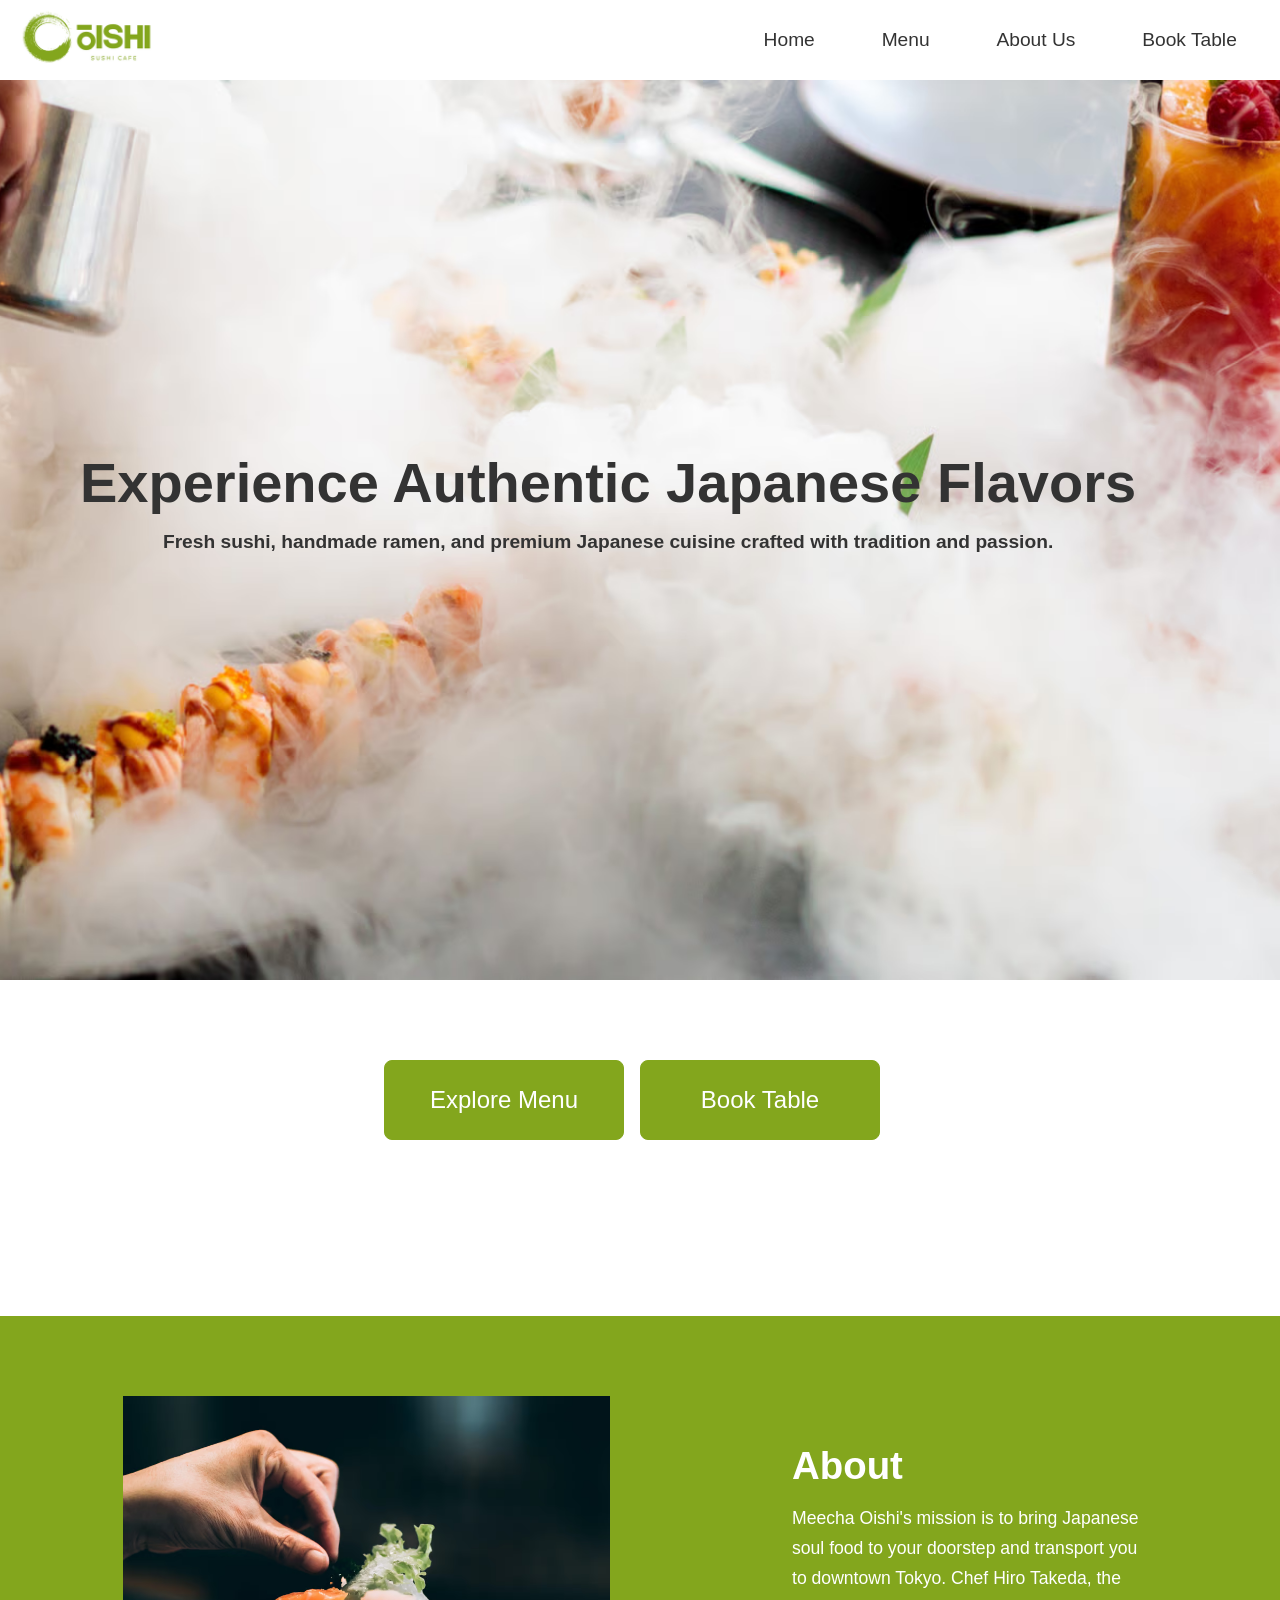
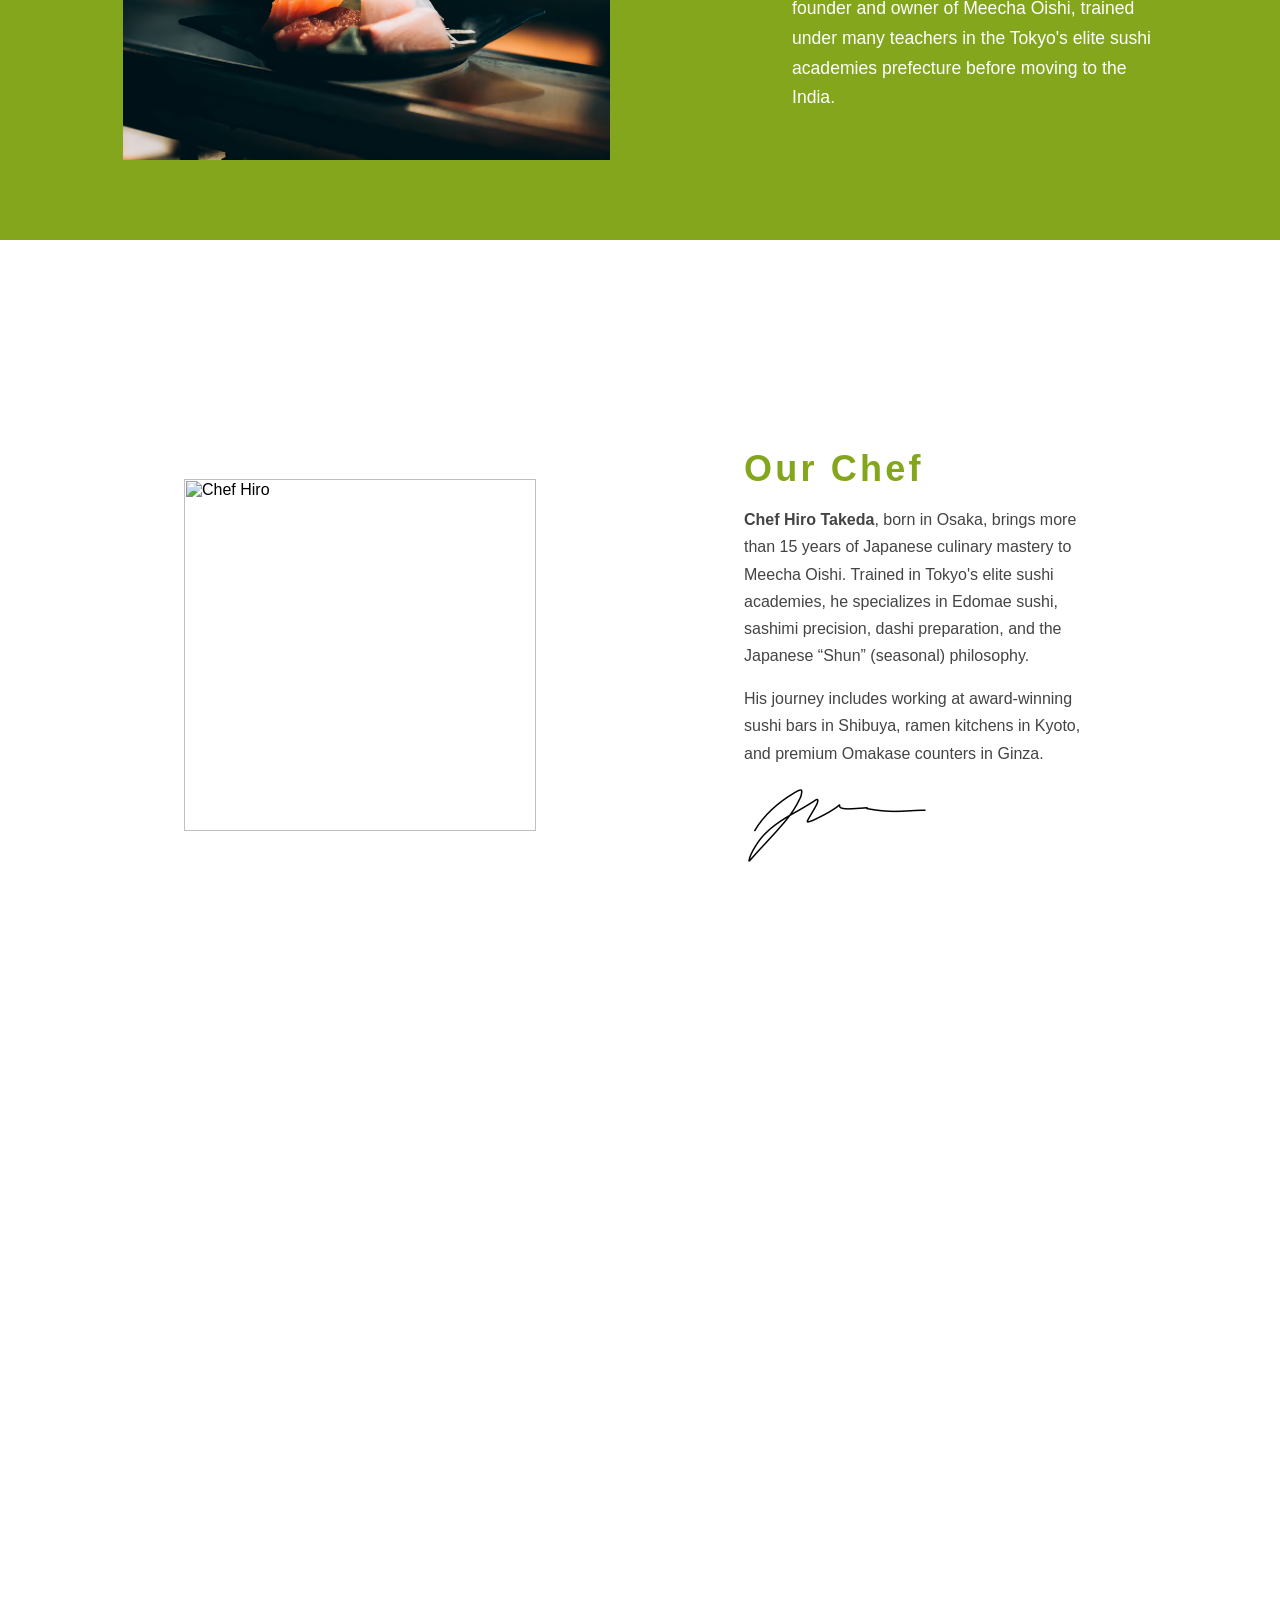
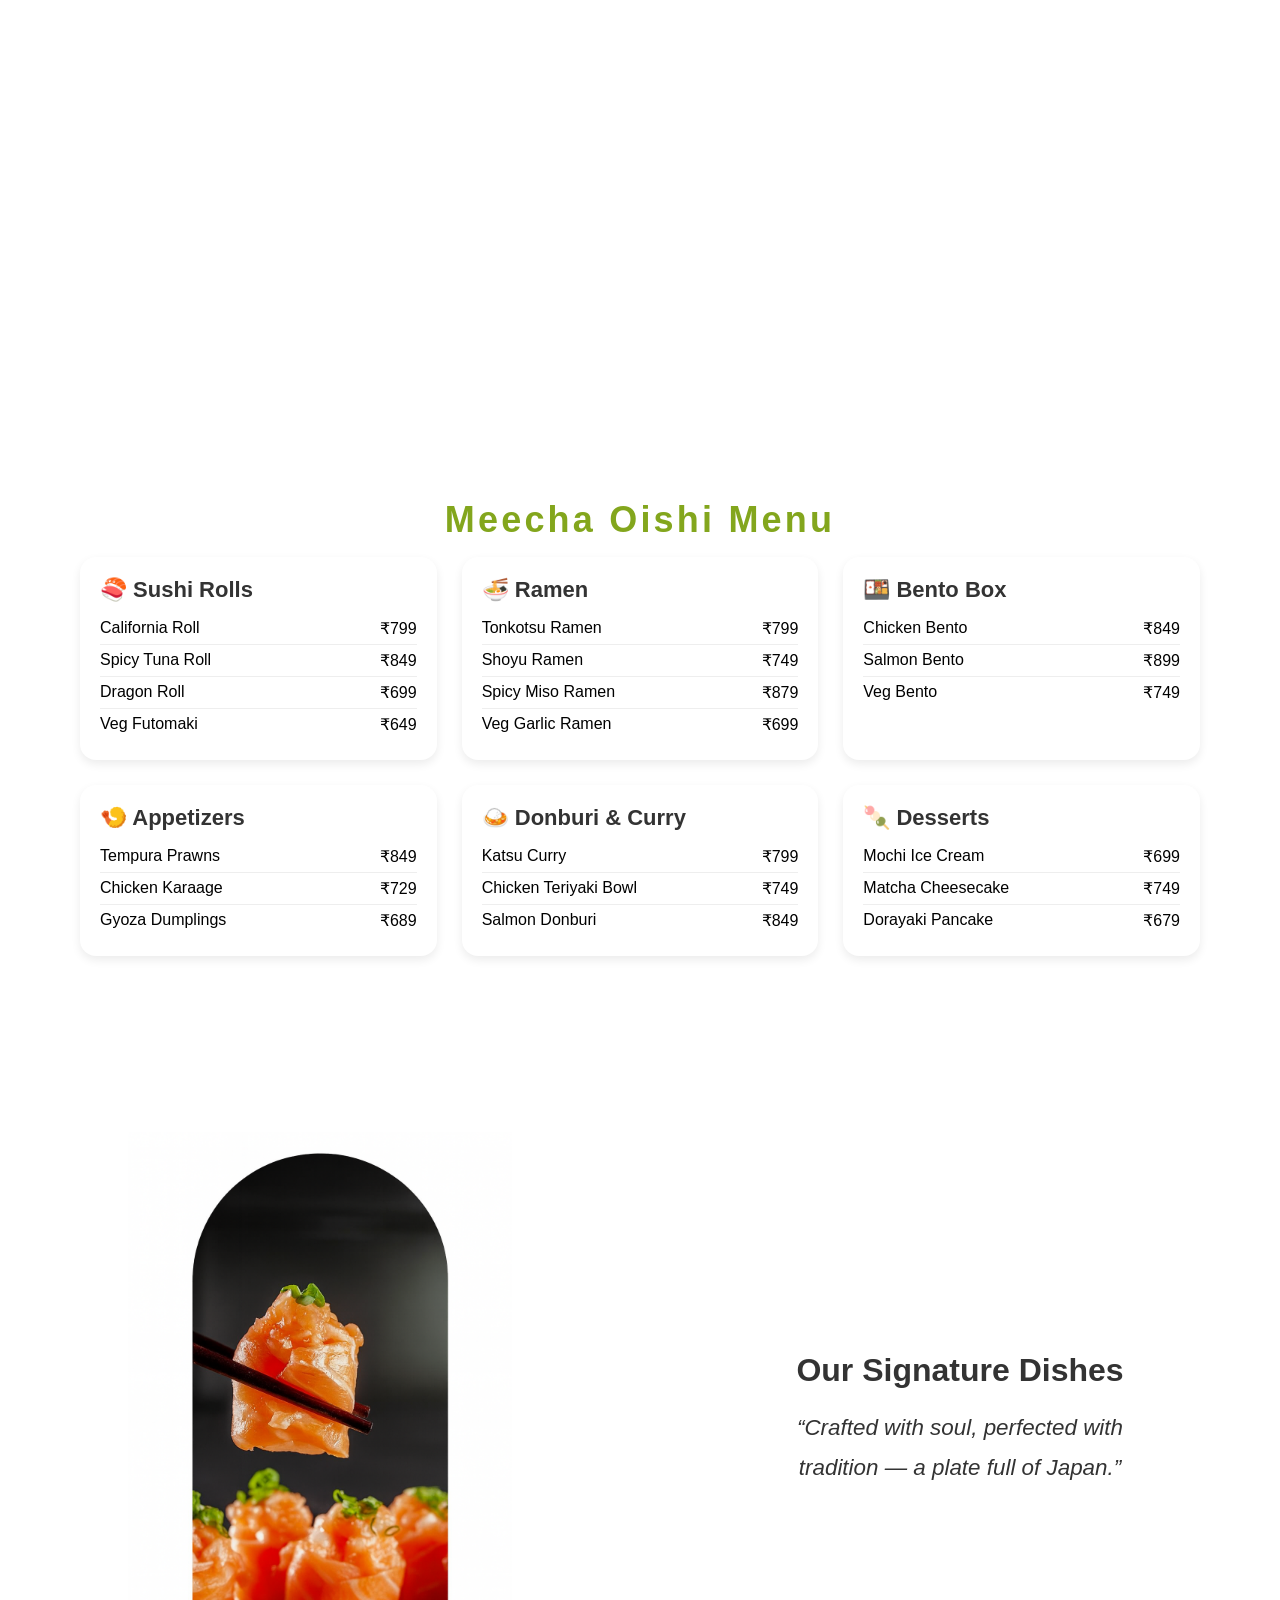
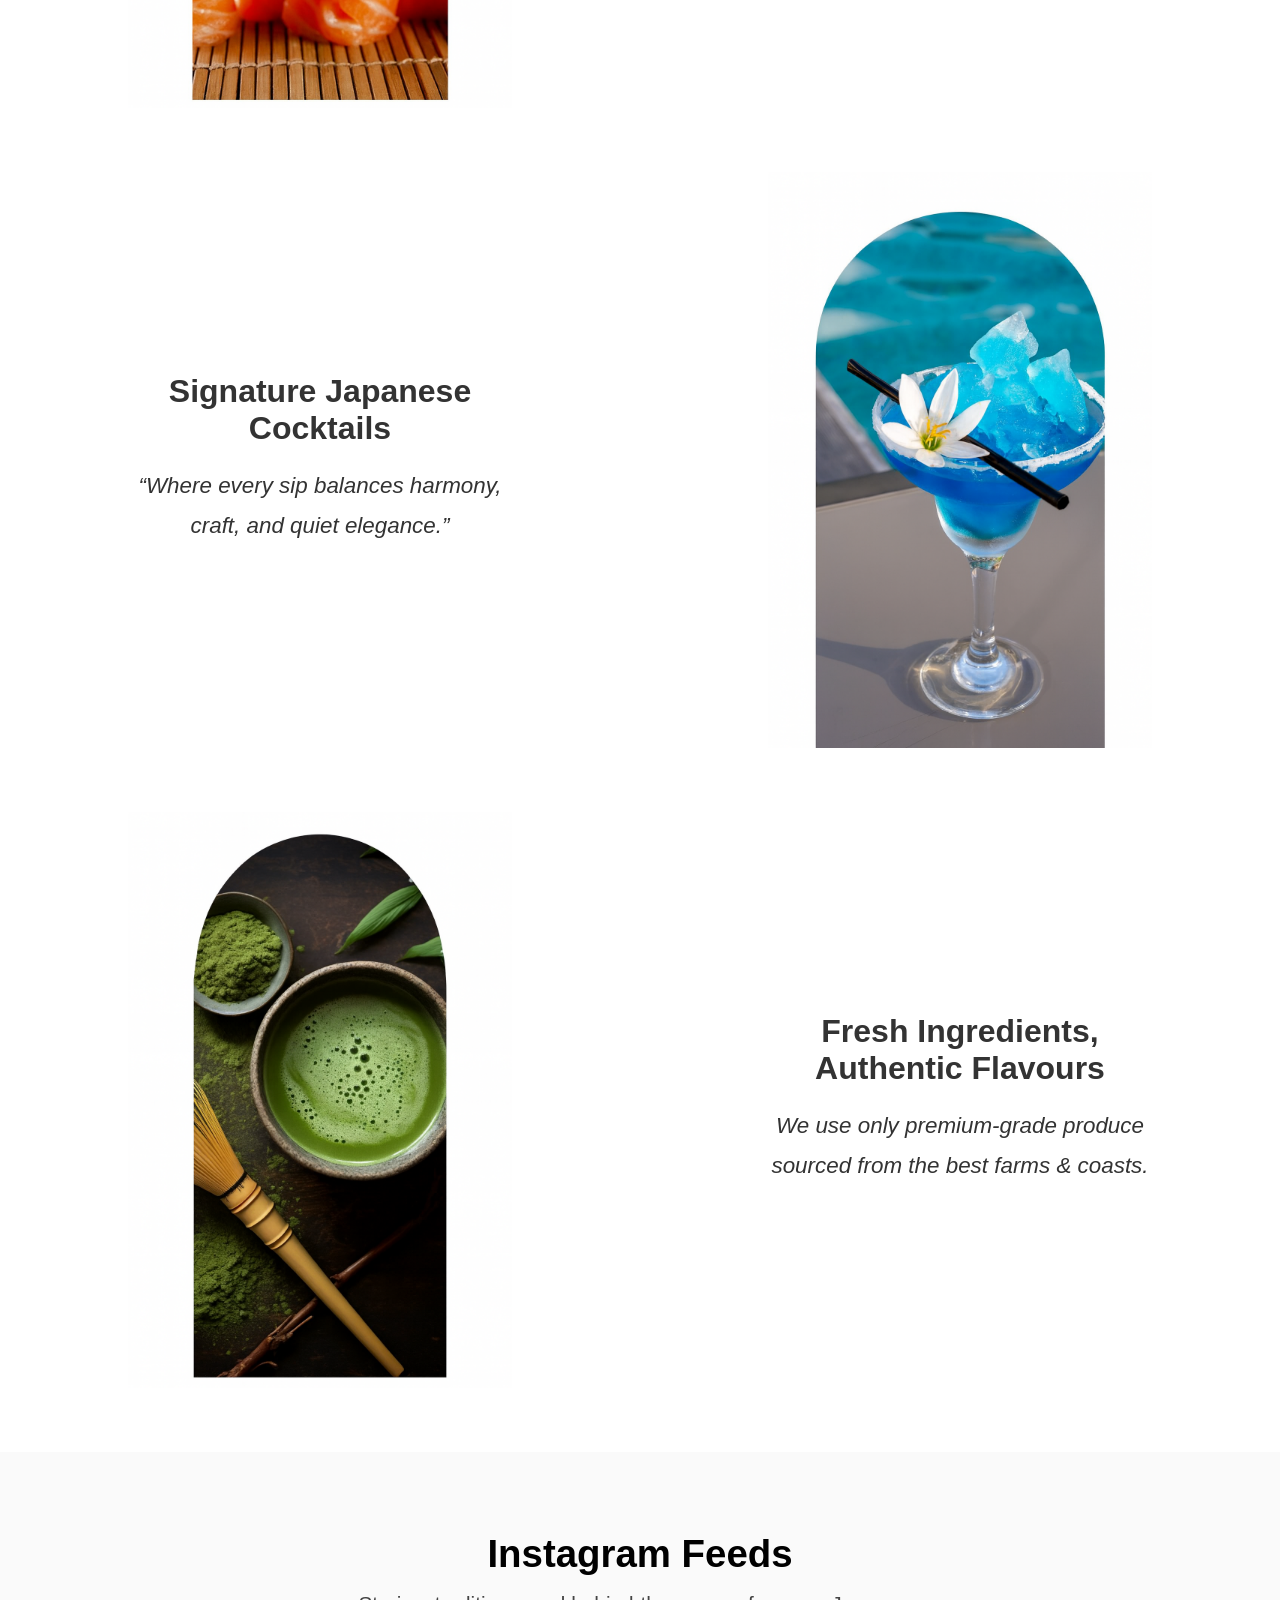
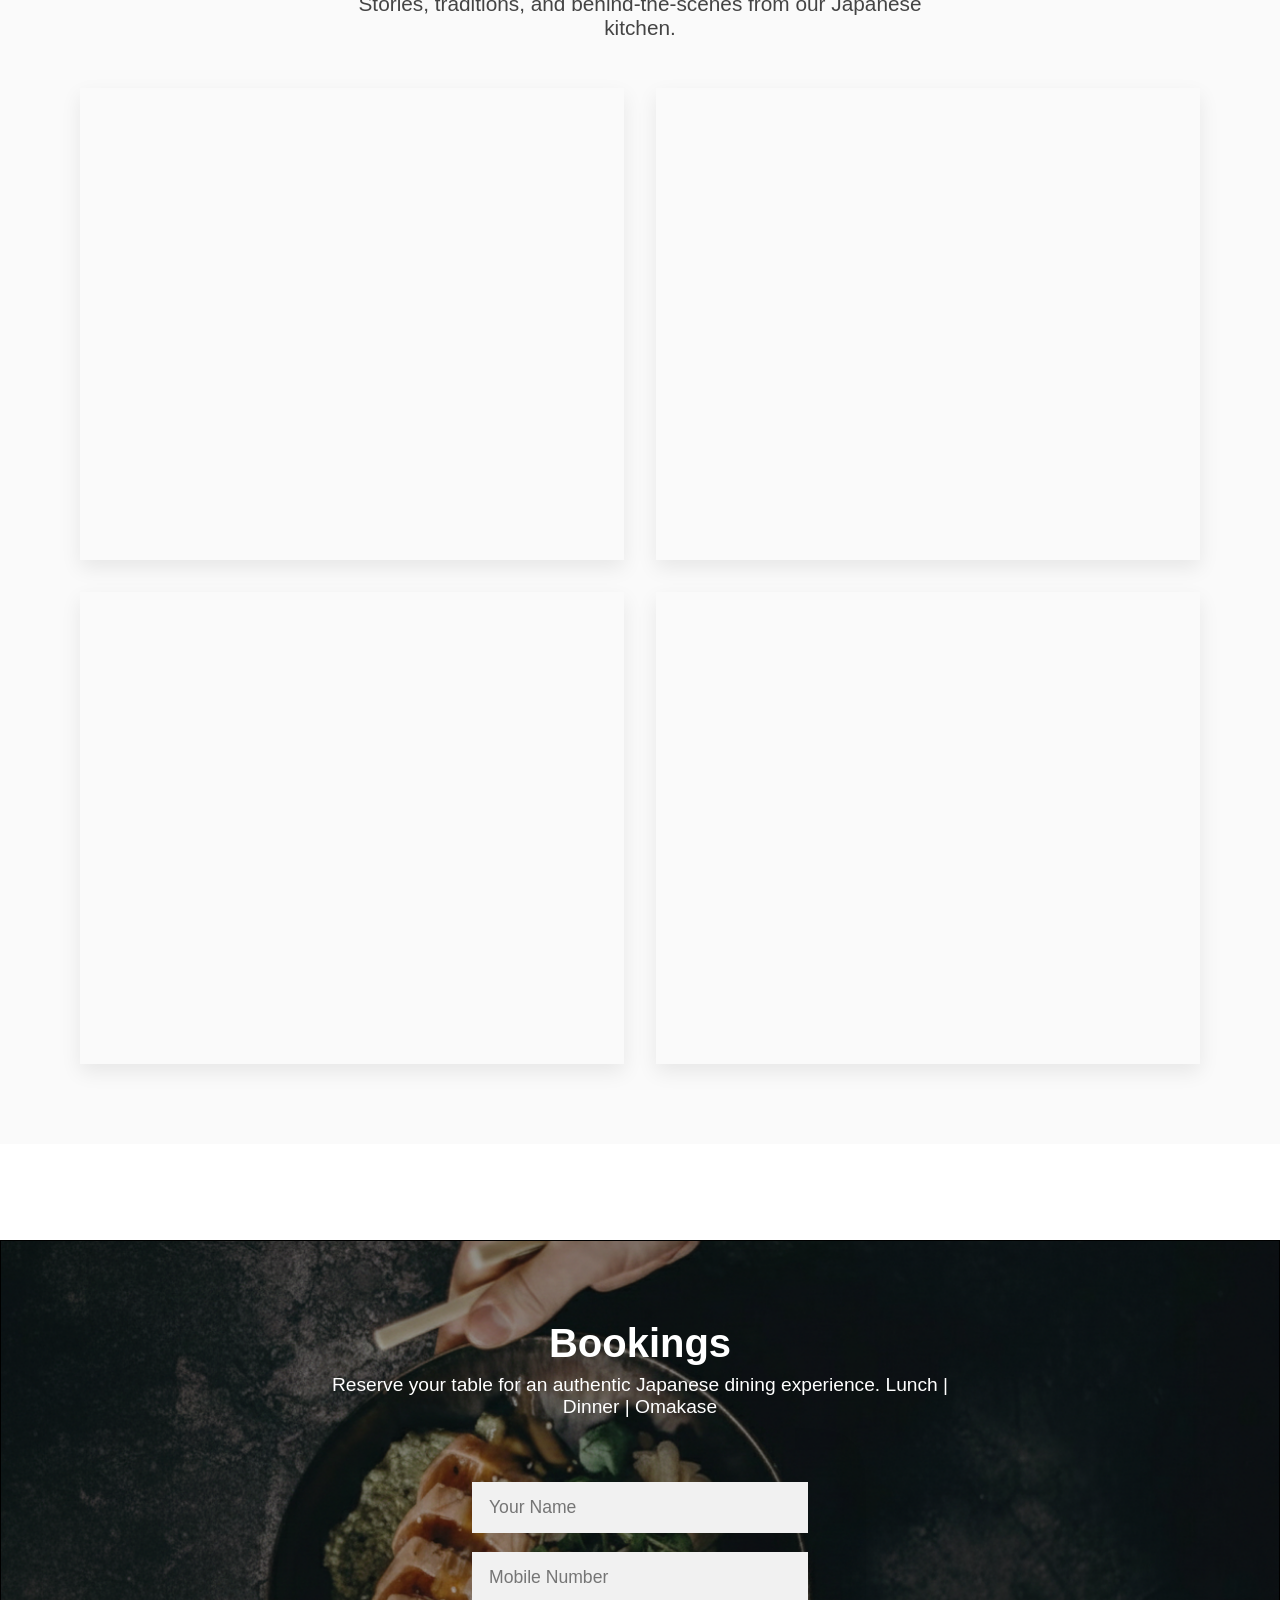
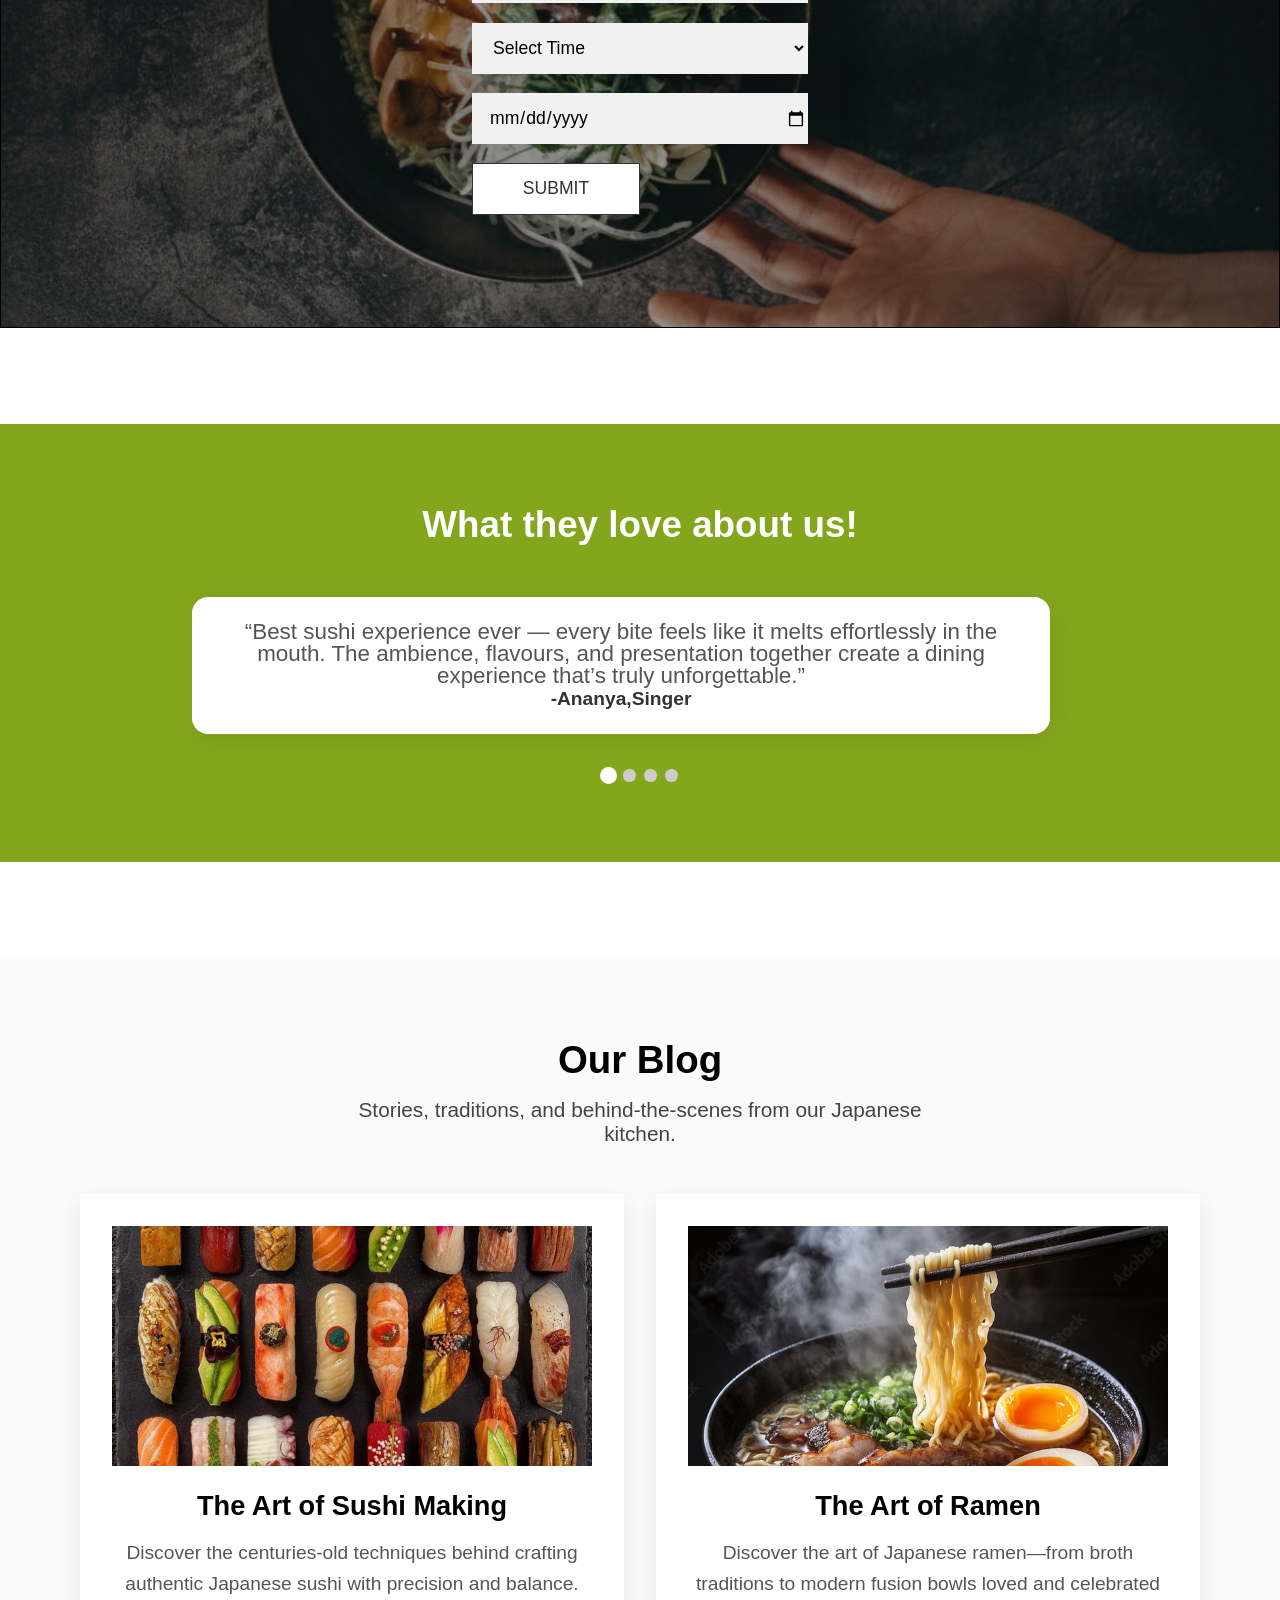
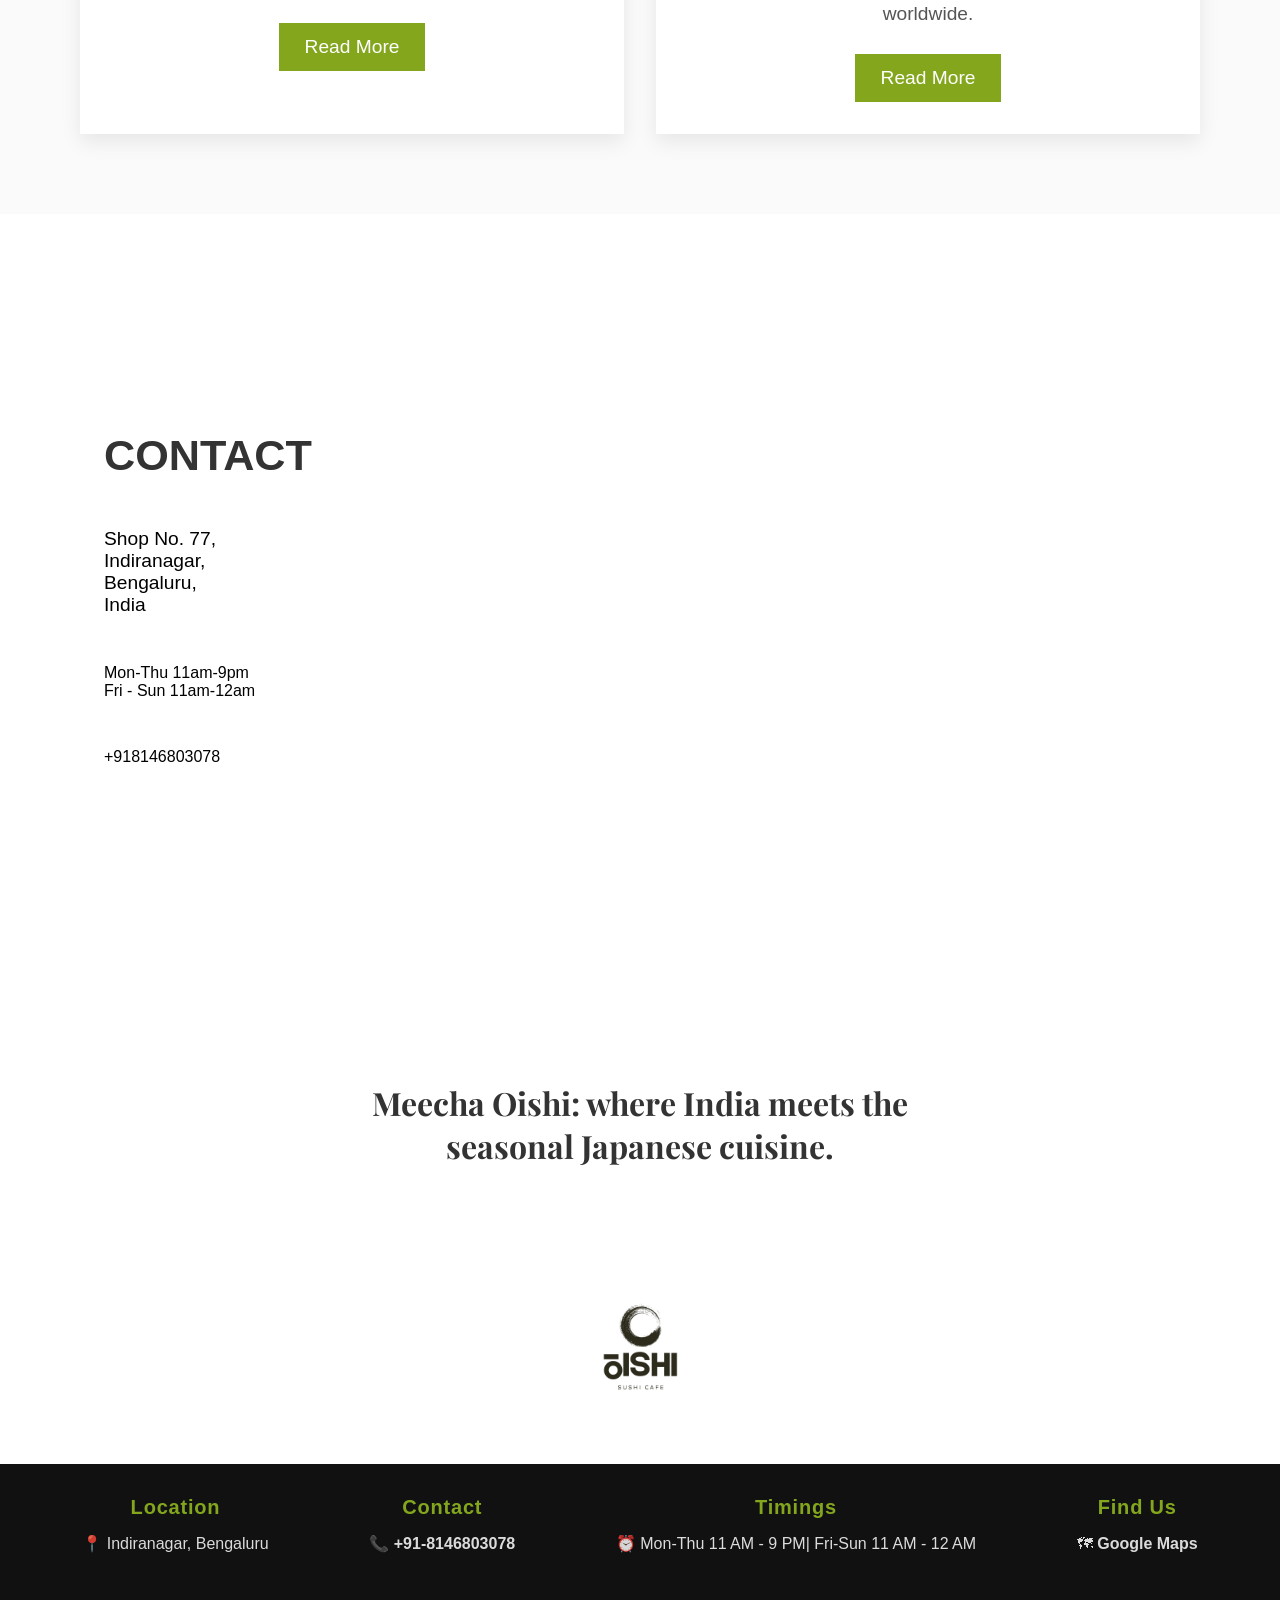
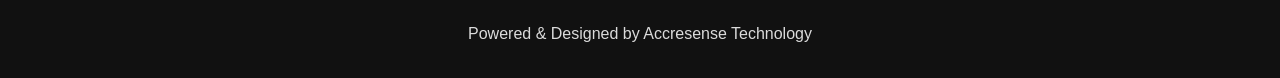
==== index.html @ b4d118fe "ok" ====
<html>

<head>
    <link href="https://fonts.googleapis.com/css2?family=Playfair+Display:wght@400;500;600;700;900&display=swap"
        rel="stylesheet">
    <link rel="stylesheet" href="https://cdnjs.cloudflare.com/ajax/libs/font-awesome/7.0.1/css/all.min.css"
        integrity="sha512-2SwdPD6INVrV/lHTZbO2nodKhrnDdJK9/kg2XD1r9uGqPo1cUbujc+IYdlYdEErWNu69gVcYgdxlmVmzTWnetw=="
        crossorigin="anonymous" referrerpolicy="no-referrer" />
    <link rel="stylesheet" href="style.css">
    <meta charset="UTF-8">
    <meta name="viewport" content="width=device-width, initial-scale=1.0">
    <title>Meecha_oishi</title>
</head>

<body>
    <section id="home">

        <div class="nav">
            <div class="logo">
                <img src="Images/logo12.png" alt="">
            </div>
            <div class="nav_button" id="navbar">
                <a href="#" class="active">Home</a>
                <a href="#menu">Menu</a>
                <a href="#abus">About Us</a>
                <a href="#bat">Book Table</a>

            </div>
            <div class="hamburger" id="openMenu">☰</div>
        </div>
        <div class="mobile_sidebar" id="sidebar">
            <a href="#" class="active">Home</a>
            <a href="#menu">Menu</a>
            <a href="#abus">About Us</a>
            <a href="#bat">Book Table</a>
        </div>
        <div class="hero_section">
        </div>


        
           <center>

            <div class="hrs">
                <div class="text">
                    <h2>Experience Authentic Japanese Flavors</h2>
                    <h3>Fresh sushi, handmade ramen, and premium Japanese cuisine crafted with tradition and passion.</h3>
                </div>
                <div class="button">
                    <a href="#menu">
                        <div class="b1"><button id="but1">Explore Menu</button></div>
                    </a>
                    <a href="#bat">
                        <div class="b1"><button id="but2">Book Table</button></div>
                    </a>
                </div>
                
            </div>
           </center>

        

    </section>


    <!-- --------------about us secction-------------------- -->
    <section id="abus" class="about-section">

        <!-- ABOUT MAIN -->

        <div class="about-grid">
            <div class="about-image">
                <img src="Images/photo_gallery/exterior.jpeg" alt="Cafe Exterior">
            </div>

            <div class="about-text">
                <h2 class="about-title">About</h2>
                <p>
                    Meecha Oishi's mission is to bring Japanese soul food to your doorstep and transport you to downtown
                    Tokyo.
                    Chef Hiro Takeda, the founder and owner of Meecha Oishi, trained under many teachers in the Tokyo's
                    elite sushi academies prefecture
                    before moving to the India.
                </p>

                <!-- <a href="#och"><button class="rms">READ MORE</button></a> -->

                <!-- <p>
                    From hand-rolled sushi to rich umami-filled ramen bowls, every dish is crafted with premium
                    ingredients,
                    traditional methods, and a deep respect for Japanese culinary culture.
                </p>

                <p>
                    Whether you're here for a cozy meal, a new food experience, or simply to enjoy our Japanese-inspired
                    atmosphere — Meecha Oishi promises a memorable and flavour-rich journey.
                </p> -->
            </div>
        </div>

    </section>






    <!-- CHEF -->
    <div class="chef-section" id="och">

        <div class="chef-grid">

            <div class="chef-img">
                <img src="Images/chef/chef1.png" alt="Chef Hiro">
            </div>

            <div class="chef-text">
                <h2 class="section-title">Our Chef</h2>
                <p>
                    <strong>Chef Hiro Takeda</strong>, born in Osaka, brings more than 15 years of Japanese culinary
                    mastery
                    to Meecha Oishi. Trained in Tokyo's elite sushi academies, he specializes in Edomae sushi,
                    sashimi
                    precision, dashi preparation, and the Japanese “Shun” (seasonal) philosophy.
                </p>
                <p>
                    His journey includes working at award-winning sushi bars in Shibuya, ramen kitchens in Kyoto,
                    and
                    premium Omakase counters in Ginza.
                </p>

                <div class="im-s">
                    <img src="Images/chef/signature.png" alt="">
                </div>

            </div>
        </div>
    </div>


    <!-- -------------------- fixed background ------------------- -->

    <section class="fixed-back">

        <div class="img-div">
            <div class="img-text">

                <h2> A space where the heart of Japan comes alive.</h2>
                <h2>「日本の心が息づく空間へ。」</h2>
                <!-- <h2>(Nihon no kokoro ga ikizuku kūkan e.)</h2> -->
            </div>
        </div>

    </section>

    <!-- --------------menu secction-------------------- -->
    <section id="menu" class="menu-section">
        <h1 class="section-title">Meecha Oishi Menu</h1>


        <div class="menu-grid">


            <div class="menu-card">
                <h2 class="menu-title">🍣 Sushi Rolls</h2>
                <div class="menu-item"><span>California Roll</span><span>₹799</span></div>
                <div class="menu-item"><span>Spicy Tuna Roll</span><span>₹849</span></div>
                <div class="menu-item"><span>Dragon Roll</span><span>₹699</span></div>
                <div class="menu-item"><span>Veg Futomaki</span><span>₹649</span></div>
            </div>


            <div class="menu-card">
                <h2 class="menu-title">🍜 Ramen</h2>
                <div class="menu-item"><span>Tonkotsu Ramen</span><span>₹799</span></div>
                <div class="menu-item"><span>Shoyu Ramen</span><span>₹749</span></div>
                <div class="menu-item"><span>Spicy Miso Ramen</span><span>₹879</span></div>
                <div class="menu-item"><span>Veg Garlic Ramen</span><span>₹699</span></div>
            </div>


            <div class="menu-card">
                <h2 class="menu-title">🍱 Bento Box</h2>
                <div class="menu-item"><span>Chicken Bento</span><span>₹849</span></div>
                <div class="menu-item"><span>Salmon Bento</span><span>₹899</span></div>
                <div class="menu-item"><span>Veg Bento</span><span>₹749</span></div>
            </div>


            <div class="menu-card">
                <h2 class="menu-title">🍤 Appetizers</h2>
                <div class="menu-item"><span>Tempura Prawns</span><span>₹849</span></div>
                <div class="menu-item"><span>Chicken Karaage</span><span>₹729</span></div>
                <div class="menu-item"><span>Gyoza Dumplings</span><span>₹689</span></div>
            </div>


            <div class="menu-card">
                <h2 class="menu-title">🍛 Donburi & Curry</h2>
                <div class="menu-item"><span>Katsu Curry</span><span>₹799</span></div>
                <div class="menu-item"><span>Chicken Teriyaki Bowl</span><span>₹749</span></div>
                <div class="menu-item"><span>Salmon Donburi</span><span>₹849</span></div>
            </div>


            <div class="menu-card">
                <h2 class="menu-title">🍡 Desserts</h2>
                <div class="menu-item"><span>Mochi Ice Cream</span><span>₹699</span></div>
                <div class="menu-item"><span>Matcha Cheesecake</span><span>₹749</span></div>
                <div class="menu-item"><span>Dorayaki Pancake</span><span>₹679</span></div>
            </div>


        </div>
    </section>

    <!-- ---------------------------- signature dishes ----------------- -->

    <section class="signature-section">
        <div class="arch-box">

            <img src="Images/Signature_Dishes/sushi.png" alt="">
        </div>

        <div class="signature-bg">
            <h2 class="signature-title">Our Signature Dishes</h2>
            <p class="signature-sub">
                “Crafted with soul, perfected with tradition — a plate full of Japan.”
            </p>
        </div>
    </section>






    <!-- Japanese Cocktail Bar Section -->

    <section class="cocktail-section">
        <div class="arch-box">

            <img src="Images/japanese_cocktail/blue logan.png" alt="">
        </div>


        <div class="cocktail-bg">
            <h2 class="cocktail-title">Signature Japanese Cocktails</h2>
            <p class="cocktail-sub">
                “Where every sip balances harmony, craft, and quiet elegance.”
            </p>
        </div>
    </section>


    <section class="ingredient-section">
        <div class="arch-box">

            <img src="Images/Ingredients/matcha.png" alt="">
        </div>

        <div class="ingredient-bg">
            <h2 class="ingredient-title">Fresh Ingredients, Authentic Flavours</h2>
            <p class="ingredient-sub">
                We use only premium-grade produce sourced from the best farms & coasts.
            </p>
        </div>
    </section>



    <section id="blog" class="blog-section">
        <div class="blog-heading">
            <h2>Instagram Feeds</h2>
            <p>Stories, traditions, and behind-the-scenes from our Japanese kitchen.</p>
        </div>

        <div class="insta-grid">

            <!-- Blog 1 -->
            <div class="inst-card">
                <video autoplay loop muted playsinline class="ins-vid">
                    <source src="Images/instafeed/feed1.mp4" type="video/mp4">
                </video>

                <!-- <img src="Images/blogs/download (1).jpeg" alt="Art of Sushi Making" class="blog-img"> -->
                <!-- <h3>The Art of Sushi Making</h3>
                <p>Discover the centuries-old techniques behind crafting authentic Japanese sushi with precision and
                    balance.</p> -->
                <!-- <a href="#" class="blog-btn">Read More</a> -->
            </div>

            <!-- Blog 2 -->
            <div class="inst-card">
                <video autoplay loop muted playsinline class="ins-vid">
                    <source src="Images/instafeed/feed2.mp4" type="video/mp4">
                </video>
                <!-- <img src="Images/blogs/Shop Tea Gifts_ Perfect Tea Gift Sets for Every Occasion - Harney & Sons Fine Teas.jpeg"
                    alt="Japanese Tea Culture" class="blog-img"> -->
                <!-- <h3>Japanese Tea Culture</h3>
                <p>A deep dive into matcha, ceremonial tea traditions, and how Japan perfected the art of calmness and
                    mindful harmony.</p> -->
                <!-- <a href="#" class="blog-btn">Read More</a> -->
            </div>

            <!-- Blog 3 -->
            <div class="inst-card">
                <video autoplay loop muted playsinline class="ins-vid">
                    <source src="Images/instafeed/feed3.mp4" type="video/mp4">
                </video>
                <!-- <img src="Images/blogs/Uncover the Marvels of Japan_ Your Complete Travel Guide is Here!.jpeg"
                    alt="Tokyo Street Food" class="blog-img">--->
                <!-- <h3>Tokyo Street Food</h3>
                <p>From takoyaki to taiyaki—explore top Japanese street foods and their rich local cultural origin
                    stories.</p> -->
                <!-- <a href="#" class="blog-btn">Read More</a> -->
            </div>

            <div class="inst-card">
                <video autoplay loop muted playsinline class="ins-vid">
                    <source src="Images/instafeed/feed4.mp4" type="video/mp4">
                </video>
            </div>
                <!-- <img src="Images/blogs/Food photography of Japanese ramen Stock Photo.jpeg" alt="Art of Ramen"
                    class="blog-img"> -->
                <!-- <h3>The Art of Ramen</h3>
                <p>Discover the art of Japanese ramen—from broth traditions to modern fusion bowls loved and celebrated
                    worldwide.</p>
                <a href="#" class="blog-btn">Read More</a> -->
           

        </div>
    </section>

    <!-- --------------Table booking secction-------------------- -->
    <div id="bat" class="Res">
        <div class="me_bo">
            <h2>Bookings</h2>
        </div>

        <div class="cont">
            <p>Reserve your table for an authentic Japanese dining experience.
                Lunch | Dinner | Omakase
            </p>

            <div class="fl">
                <div class="im">
                    <img src="" id="Bh" alt="">
                </div>

                <form onsubmit="change(); return false;" id="frm">
                    <div class="form">
                        <div class="nxt" id="dis">

                            <div class="inp">
                                <input type="text" id="cfname" placeholder="Your Name" required>
                            </div>
                            <div class="inp">
                                <input type="tel" id="mnumber" title="Mobile number must be 10 digits"
                                    placeholder="Mobile Number" pattern="[0-9]{10}" required>
                                <!-- <small id="mobileError" class="error-msg"></small> -->
                            </div>

                            <div class="inp">
                                <select name="ttim" required>
                                    <option value="">Select Time</option>
                                    <option value="morning">Morning</option>
                                    <option value="evening">Evening</option>
                                </select>
                            </div>

                            <div class="inp">
                                <input type="date" name="dd" id="bookingDate" required>
                            </div>

                            <div class="btn_row">
                                <input type="submit" class="btn submit_btn" value="SUBMIT">
                                <!-- <input type="reset" class="btn cancel_btn" value="Cancel"> -->
                            </div>

                        </div>
                    </div>
                </form>

                <div class="mess">
                    <p id="msg" class="success_msg"> </p>
                </div>
            </div>
        </div>
    </div>


    <!-- --------------reviews secction-------------------- -->
    <div class="Rev">
        <div class="me">
            <h2>What they love about us!</h2>
        </div>
        
        <center>
        <div class="cont_" id="reviewSlider">


            <div class="cut1">
                <div class="ct">
                    <!-- <div class="cut_im"><img src="Images/revs/anaya.jpeg" alt=""></div> -->
                    <div class="ct1">
                        <div class="re">“Best sushi experience ever — every bite feels like it melts effortlessly in the
                            mouth.
                            The ambience, flavours, and presentation together create a dining experience that’s truly
                            unforgettable.”</div>
                        <div class="name"><b>-Ananya,Singer</b></div>
                        <!-- <div class="st">⭐️⭐️⭐️⭐️⭐️</div> -->
                    </div>
                </div>
            </div>

            <div class="cut1">
                <div class="ct">
                    <!-- <div class="cut_im"><img src="Images/revs/rohan.jpeg" alt=""></div> -->
                    <div class="ct1">
                        <div class="re">“Authentic, elegant, and beautifully presented — every dish reflects true
                            Japanese
                            craftsmanship.
                            The balance of flavours and the calm ambience make the entire experience feel genuinely
                            special.”
                        </div>
                        <div class="name"><b>-Rohan,Actor</b></div>
                        <!-- <div class="st">⭐️⭐️⭐️⭐️⭐️</div> -->
                    </div>
                </div>
            </div>

            <div class="cut1">
                <div class="ct">
                    <!-- <div class="cut_im"><img src="Images/revs/varun.jpeg" alt=""></div> -->
                    <div class="ct1">
                        <div class="re">“A truly good experience — everything felt smooth and well-crafted from start to
                            finish.
                            The warm service and inviting atmosphere made the visit even more memorable.”</div>
                        <div class="name"><b>-Varun,Designer</b></div>
                        <!-- <div class="st">⭐️⭐️⭐️⭐️⭐️</div> -->
                    </div>
                </div>
            </div>

            <div class="cut1">
                <div class="ct">
                    <!-- <div class="cut_im"><img src="Images/revs/kriti.jpeg" alt=""></div> -->
                    <div class="ct1">
                        <div class="re">“The interior is beautifully designed, blending comfort with a modern aesthetic.
                            Every corner feels thoughtfully curated, creating a calm and welcoming vibe.”</div>
                        <div class="name"><b>-Kriti,Artist</b></div>
                        <!-- <div class="st">⭐️⭐️⭐️⭐️⭐️</div> -->
                    </div>
                </div>
            </div>

        </div>
           </center>




        <!-- Dots -->
        <div class="dots" id="dots">
            <!-- <span></span>
            <span></span>
            <span></span>
            <span></span> -->
        </div>
    </div>



    <!-- Blog Section -->
    <section id="blog" class="blog-section">
        <div class="blog-heading">
            <h2>Our Blog</h2>
            <p>Stories, traditions, and behind-the-scenes from our Japanese kitchen.</p>
        </div>

        <div class="blog-grid">

            <!-- Blog 1 -->
            <div class="blog-card">
                <img src="Images/blogs/download (1).jpeg" alt="Art of Sushi Making" class="blog-img">
                <h3>The Art of Sushi Making</h3>
                <p>Discover the centuries-old techniques behind crafting authentic Japanese sushi with precision and
                    balance.</p>
                <a href="Blog.html#blog1" class="blog-btn">Read More</a>
            </div>

            <!-- Blog 2 -->
            <!-- <div class="blog-card">
                <img src="Images/blogs/Shop Tea Gifts_ Perfect Tea Gift Sets for Every Occasion - Harney & Sons Fine Teas.jpeg"
                    alt="Japanese Tea Culture" class="blog-img">
                <h3>Japanese Tea Culture</h3>
                <p>A deep dive into matcha, ceremonial tea traditions, and how Japan perfected the art of calmness and
                    mindful harmony.</p>
                <a href="#" class="blog-btn">Read More</a>
            </div>

            
            <div class="blog-card">
                <img src="Images/blogs/Uncover the Marvels of Japan_ Your Complete Travel Guide is Here!.jpeg"
                    alt="Tokyo Street Food" class="blog-img">
                <h3>Tokyo Street Food</h3>
                <p>From takoyaki to taiyaki—explore top Japanese street foods and their rich local cultural origin
                    stories.</p>
                <a href="#" class="blog-btn">Read More</a>
            </div> -->

            <div class="blog-card">
                <img src="Images/blogs/Food photography of Japanese ramen Stock Photo.jpeg" alt="Art of Ramen"
                    class="blog-img">
                <h3>The Art of Ramen</h3>
                <p>Discover the art of Japanese ramen—from broth traditions to modern fusion bowls loved and celebrated
                    worldwide.</p>
                <a href="Blog.html#blog2" class="blog-btn">Read More</a>
            </div>
            <!-- <div class="blog-card">
                <img src="Images/blogs/Food photography of Japanese ramen Stock Photo.jpeg" alt="Art of Ramen"
                    class="blog-img">
                <h3>The Art of Ramen</h3>
                <p>Discover the art of Japanese ramen—from broth traditions to modern fusion bowls loved and celebrated
                    worldwide.</p>
                <a href="#" class="blog-btn">Read More</a>
            </div>
            <div class="blog-card">
                <img src="Images/blogs/Food photography of Japanese ramen Stock Photo.jpeg" alt="Art of Ramen"
                    class="blog-img">
                <h3>The Art of Ramen</h3>
                <p>Discover the art of Japanese ramen—from broth traditions to modern fusion bowls loved and celebrated
                    worldwide.</p>
                <a href="#" class="blog-btn">Read More</a>
            </div> -->

        </div>
    </section>

    <!-- --------------location secction-------------------- -->
    <div class="Loc">

        <div class="cont-m">

            <div class="con-txt">
                <div class="me_l">
                    <h2>CONTACT</h2>
                </div>
                <div class="loca">
                    <p>Shop No. 77,</p>
                    <p>Indiranagar,</p>
                    <p>Bengaluru,</p>
                    <p>India</p>
                </div>
                <div class="time">
                    <p>Mon-Thu 11am-9pm</p>
                    <p>Fri - Sun 11am-12am</p>
                </div>

                <div class="mob">
                    <p>+918146803078</p>
                </div>
                <div class="social">
                    <div class="ms"><i class="fa-brands fa-instagram"></i></div>
                    <div class="ms"><i class="fa-brands fa-facebook"></i></div>
                    <div class="ms"><i class="fa-brands fa-twitter"></i></div>
                </div>
            </div>

            <div class="images-l">
                <div class="img"><iframe
                        src="https://www.google.com/maps/embed?pb=!1m18!1m12!1m3!1d31103.858845376115!2d77.61756891450727!3d12.972980257309139!2m3!1f0!2f0!3f0!3m2!1i1024!2i768!4f13.1!3m3!1m2!1s0x3bae16a418770391%3A0xb50f46b826501036!2sIndiranagar%2C%20Bengaluru%2C%20Karnataka!5e0!3m2!1sen!2sin!4v1763391057211!5m2!1sen!2sin"
                        width="100%" height="100%" style="border:0;" allowfullscreen="" loading="lazy"
                        referrerpolicy="no-referrer-when-downgrade"></iframe></div>

            </div>

        </div>
    </div>

    <!-- BRAND STORY / CLOSING -->
    <div class="brand-story">
        <div>
            <h3>
                Meecha Oishi: where India meets the
            </h3>
            <h3>seasonal Japanese cuisine.</h3>
        </div>

        <div><img src="Images/log1.png" alt="Meecha Oishi Logo"></div>
    </div>
    <button id="scrollTopBtn">↑</button>

    <!-- <div class="visitor-section">
        <h2>Visitors</h2>
        <div class="visitor-box">
            <span id="visitorCount">0</span>
            <p>Total Visitors</p>
        </div>
    </div> -->

    <!-- --------------footer secction-------------------- -->
    <footer class="footer">
        <div class="foot-div">

            <div class="footer-section">
                <h4>Location</h4>
                <p>📍 Indiranagar, Bengaluru</p>
            </div>

            <div class="footer-section">
                <h4>Contact</h4>
                <p>📞 <a href="tel:8146803078" style="color: white;">+91-8146803078</a></p>
            </div>

            <div class="footer-section">
                <h4>Timings</h4>
                <p>⏰ Mon-Thu 11 AM - 9 PM| Fri-Sun 11 AM - 12 AM</p>
            </div>

            <div class="footer-section">
                <h4>Find Us</h4>
                <p>🗺 <a href="https://maps.app.goo.gl/BuRMiHE9U1TXmSHk6" style="color: white;" target="_blank">Google
                        Maps</a></p>
            </div>
        </div>

        <div class="footer-section">
            <!-- <h4>Accresense Technology</h4> -->
            <p>Powered & Designed by Accresense Technology</p>
        </div>
    </footer>


    <script>


        function change() {

            // document.getElementById('Bh').src = "Images/chef/hand_.png";
            // document.getElementById('Bh').style.width = "25rem";
            // document.getElementById('Bh').style.height = "30rem";
            document.getElementById('frm').style.display = "none";
            document.getElementById("msg").innerText = "Thanks, your booking is confirmed!";
            document.getElementById("msg").style.display = "block";

        }



        let scrollBtn = document.getElementById("scrollTopBtn");

        let homeSec = document.getElementById("home");
        let menuSec = document.getElementById("menu");

        window.addEventListener("scroll", function () {

            let showPoint = homeSec.offsetHeight + menuSec.offsetHeight;

            if (window.scrollY > showPoint) {
                scrollBtn.style.display = "block";
            } else {
                scrollBtn.style.display = "none";
            }
        });

        scrollBtn.addEventListener("click", function () {
            window.scrollTo({ top: 0, behavior: 'smooth' });
        });



        const dateInput = document.getElementById("bookingDate");

        const today = new Date();


        const tomorrow = new Date();
        tomorrow.setDate(tomorrow.getDate() + 1);


        const nextMonth = new Date();
        nextMonth.setMonth(nextMonth.getMonth() + 1);


        const format = (d) =>
            d.toISOString().split("T")[0];

        dateInput.min = format(tomorrow);
        dateInput.max = format(nextMonth);

        // let count = localStorage.getItem("visitCount");

        // if (!count) {
        //     count = 1;
        // } else {
        //     count = Number(count) + 1;
        // }

        // localStorage.setItem("visitCount", count);

        // document.getElementById("visitorCount").textContent = count;


        (function () {
            const slider = document.getElementById("reviewSlider");
            const slides = Array.from(document.querySelectorAll(".cut1"));
            const dotsContainer = document.getElementById("dots");

            if (!slider || slides.length === 0 || !dotsContainer) return;

            let index = 0;
            let autoInterval = 3000; // ms
            let autoTimer = null;
            let isUserInteracting = false;

            // create dots
            slides.forEach((_, i) => {
                const dot = document.createElement("span");
                if (i === 0) dot.classList.add("active");
                dot.addEventListener("click", () => {
                    index = i;
                    goTo(index);
                    resetAuto();
                });
                dotsContainer.appendChild(dot);
            });

            const dots = Array.from(dotsContainer.children);

            // compute card width (visible width)
            function cardWidth() {
                return slider.clientWidth;
            }

            // go to slide index (0-based)
            function goTo(i) {
                const left = cardWidth() * i;
                slider.scrollTo({ left, behavior: "smooth" });
                updateDots(i);
            }

            // update dot visuals
            function updateDots(i) {
                dots.forEach(d => d.classList.remove("active"));
                if (dots[i]) dots[i].classList.add("active");
            }

            // auto slide
            function startAuto() {
                stopAuto();
                autoTimer = setInterval(() => {
                    index = (index + 1) % slides.length;
                    goTo(index);
                }, autoInterval);
            }
            function stopAuto() {
                if (autoTimer) {
                    clearInterval(autoTimer);
                    autoTimer = null;
                }
            }
            function resetAuto() {
                stopAuto();
                startAuto();
            }

            // on manual scroll, update index & dots (debounced)
            let scrollTimeout = null;
            slider.addEventListener("scroll", () => {
                // while user is scrolling, temporarily stop auto sliding
                isUserInteracting = true;
                stopAuto();

                if (scrollTimeout) clearTimeout(scrollTimeout);
                scrollTimeout = setTimeout(() => {
                    const pos = slider.scrollLeft;
                    const w = cardWidth();
                    // rounding to nearest index
                    const newIndex = Math.round(pos / w);
                    index = Math.min(Math.max(newIndex, 0), slides.length - 1);
                    updateDots(index);
                    // resume auto after short pause
                    isUserInteracting = false;
                    resetAuto();
                }, 120); // 120ms after scroll stops
            });

            // handle window resize -> recalc positions
            window.addEventListener("resize", () => {
                // ensure slider aligns exactly to current index after resize
                setTimeout(() => goTo(index), 120);
            });

            // start autoplay
            startAuto();

            // initial alignment (in case of CSS changes)
            goTo(0);
        })();



        const sidebar = document.getElementById("sidebar");
        const openMenu = document.getElementById("openMenu");
        const html = document.documentElement;
        const body = document.body;

        // OPEN / CLOSE SIDEBAR
        openMenu.onclick = (e) => {
            e.stopPropagation();
            sidebar.classList.toggle("active");

            if (sidebar.classList.contains("active")) {
                html.style.overflow = "hidden";
                body.style.overflow = "hidden";
            } else {
                html.style.overflow = "auto";
                body.style.overflow = "auto";
            }
        };

        // CLOSE SIDEBAR WHEN CLICK OUTSIDE
        document.addEventListener("click", (e) => {
            if (!sidebar.contains(e.target) && !openMenu.contains(e.target)) {
                sidebar.classList.remove("active");
                html.style.overflow = "auto";
                body.style.overflow = "auto";
            }
        });

        // CLOSE SIDEBAR ON NAV LINK CLICK
        const navLinks = document.querySelectorAll("#sidebar a");

        navLinks.forEach(link => {
            link.addEventListener("click", () => {
                sidebar.classList.remove("active");
                html.style.overflow = "auto";
                body.style.overflow = "auto";
            });
        });


        const mobileInput = document.getElementById("mnumber");
        const mobileError = document.getElementById("mobileError");

        mobileInput.addEventListener("input", function () {
            // Allow only numbers
            this.value = this.value.replace(/[^0-9]/g, "").slice(0, 10);

            // Real-time validation
            if (this.value.length === 10) {
                mobileError.textContent = ""; // valid
            } else {
                mobileError.textContent = "Mobile number must be 10 digits.";
            }
        });


    </script>


</body>


</html>
---- style.css ----
* {
    margin: 0;
    padding: 0;
    box-sizing: border-box;
    font-family: Arial, Helvetica, sans-serif;
}




.menu-section,
.ingredients-section,
.blog-section,
.gallery,
.chef-section,
.sig-section,
.about-section,
.gal,
.Res,
.Rev,
.Loc,
.hrs {
    /* border: .1rem solid black; */
    padding: 5rem;
    margin-bottom: 6rem;
    height: auto;
}

/* body section */

html {

    overflow-y: scroll;
    scroll-behavior: smooth;

}

body {
    background-color: #ffff;
}

/* nav section */



.nav {
    width: 100%;
    height: 5rem;
    border: none;
    background-color: white;
    display: flex;
    justify-content: space-between;
    /* border:.1rem solid black; */
    align-items: center;

}



.logo img {
    width: 9rem;
    /* height:auto; */
    margin-top: .5rem;
    /* border:.1rem solid black; */
    margin: 1rem;
    color: #ffff;
}

.nav_button a {
    color: #333;
    text-decoration: none;
    margin-right: 1.5rem;
    position: relative;
    font-size: 1.2rem;
    padding: 1.2rem;


}

.nav_button a:hover {
    color: #83a61d;
}

.hamburger {
    display: none;
    font-size: 2.5rem;
    /* 32px */
    cursor: pointer;
    margin-right: 1.5rem;
    /* border:.1rem solid black; */

}



/* ===== MOBILE SIDEBAR ===== */
.mobile_sidebar {
    position: fixed;
    top: 4rem;
    left: -100%;
    /*hide sidebar */
    width: 100%;
    /* border:.1rem solid black;   */
    /* height: 100vh; */
    background: #ffff;
    padding: 5rem 2rem;
    /* 80px 32px */
    display: none;
    /* align-items: flex-end; */
    flex-direction: column;
    transition: 0.3s ease-in-out;
    z-index: 1000;
}

.mobile_sidebar a {
    color: #333;
    text-decoration: none;
    font-size: 1.5rem;
    width: fit-content;
    margin: 1rem 0;
    /* font-size: 1.3rem; */
    /* border:.1rem solid black; */
    position: relative;
}

.mobile_sidebar a:hover {
    text-decoration: underline;
}

/* Slide-in when active */
.mobile_sidebar.active {
    left: 0;
}

/* ===== RESPONSIVE ===== */


/* .hero_section */

.hero_section {
    /* border:.1rem solid black; */
    width:auto;
    height: 100%;
    position: relative;
    /* margin-top:.8rem; */
    background-position: center;
    /* object-fit: cover; */
    /* max-height: 100%; */
    background-image: url('Images/Hero_img/hero_im.avif');
    background-repeat: no-repeat;
    background-size:cover;
}

.text {
    margin-bottom: 2rem;
    /* border: .1rem solid black; */
    position: absolute;
    top: 50%;
    text-align: center;
    justify-self: center;
    align-items: center;
    color: #333;

}

.text h2 {
    margin-bottom: 1rem;
    font-size: 3.5rem;
    font-weight: bolder;
    text-align: center;

}

.text h3 {
    font-size: 1.2rem;
    text-align: center;

}

.button {
    display: flex;
    justify-content: center;
    align-items: center;

}

.b1 button {
    padding: 1rem;
    margin-right: 1rem;
    border: .1rem solid #83a61d;
    width: 15rem;
    height: 5rem;
    font-size: 1.5rem;
    background-color: #83a61d;
    color: #ffff;
    border-radius: .5rem;
}

.b1 button:hover {
    cursor: pointer;
    background-color: transparent;
    color: #83a61d;
    transition: all 2s;
    transition-delay: .1s;
}

/* menu section */
/* .menu-section
{

    border:.1rem solid black;
} */

.menu-grid {
    display: grid;
    grid-template-columns: repeat(auto-fit, minmax(17.5rem, 1fr));
    gap: 1.5625rem;
}


.menu-card {
    background: #ffffff;
    padding: 1.25rem;
    border-radius: 1rem;
    box-shadow: 0 4px 10px rgba(0, 0, 0, 0.08);
    transition: 0.3s ease;
}


.menu-card:hover {
    transform: translateY(-5px);
    box-shadow: 0 8px 16px rgba(0, 0, 0, 0.15);
}


.menu-title {
    font-size: 1.375rem;
    font-weight: bold;
    margin-bottom: 10px;
    color: #333;
}


.menu-item {
    display: flex;
    justify-content: space-between;
    padding: 0.375rem 0;
    border-bottom: 1px solid #eee;
    font-size: 1rem;
}


.menu-item:last-child {
    border-bottom: none;
}

/* About Section Styles */
.about-section {


    /* border: .1rem solid black; */
    background-color: #83a61d;
    font-family: "Inter", sans-serif;
    padding-left: 2rem;
    padding-right: 2rem;
}

.about-title {
    font-size: 2.4rem;
    text-align: left;
    font-family: "Poppins", sans-serif;
    margin-bottom: 1rem;
    margin-top: 3rem;
    color: #ffff;
    /* font-family: "Sawarabi Mincho", sans-serif; */
}

/* About Grid */
.about-grid {
    display: flex;
    justify-content: space-around;
    /* align-items: center; */
    /* gap: 4rem; */
    flex: 0 0 100%;
    /* border:.1rem solid white; */
    /* display: grid;
    grid-template-columns: repeat(auto-fit, minmax(32rem, 2fr));
    border-radius: 1rem;
    */
    /* margin-bottom: 4rem; */
}

.about-image {
    /* border:.1rem solid black; */
    width: 40%;

    /* height:100%; */

}

.about-image img {
    width: 100%;
    height: 100%;
    /* border-radius: 1rem; */
}

.about-text {

    /* border:.1rem solid black; */
    width: 30%;
}

.about-text p {
    font-size: 1.1rem;
    font-family: "Poppins", sans-serif;
    line-height: 1.7;
    margin-bottom: 1rem;
    color: #ffff;
    width: 100%;
    /* text-align: justify; */
    /* width: 17rem; */
    /* border:.1rem solid white; */
}


.rms {
    padding: 1rem;
    background-color: transparent;
    color: white;
    border: .1rem solid white;

}

.rms:hover {
    background-color: white;
    color: #333;
    cursor: pointer;
}


/* INGREDIENTS SECTION */
/* .ingredients-section {
    margin-top: 4rem;
} */






/* Title */


/* Sub text */



/* CHEF SECTION */
/* .chef-section {
    margin-top: 4rem;
    margin-bottom:4rem;
    border:.1rem solid black;
    } */

.chef-grid {

    display: flex;
    justify-content: space-around;
    align-items: center;
    /* border: .1rem solid black; */
    flex: 0 0 100%;
    /* display: grid;
    grid-template-columns: repeat(auto-fit, minmax(20rem, 1fr));
    gap: 2rem; */
}

.chef-img img {
    width: 22rem;
    /* border:.1rem solid black; */
    /* border-radius: 1rem; */

}

.chef-text {

    width: 22rem;
    /* border:.1rem solid black; */
}

.chef-text h2 {
    text-align: left;
}

.chef-text p {
    font-size: 1rem;
    line-height: 1.7;
    margin-bottom: 1rem;
    color: #444;
}


.cont_c {
    display: grid;
    border: .1rem solid black;
    grid-template-columns: repeat(auto-fit, minmax(20rem, 1fr));
    gap: 2rem;
    margin-top: 1.5rem;
    justify-content: space-between;
    align-items: center;
}


.con1 {
    /* border:.1rem solid black; */
    text-align: justify;

}

.con1 p {
    font-size: 1.125rem;
    color: #333;
    line-height: 1.7;
}





.pra {
    border: .1rem solid #83a61d;
    padding: 1rem;
    width: 25rem;
    height: 15rem;

    text-align: justify;
    font-size: 1.6rem;
    border-radius: .5rem;
    font-family: Verdana, Geneva, Tahoma, sans-serif;



}



/* BRAND STORY */
.brand-story {
    margin-top: 4rem;
    /* border: .1rem solid black; */
    /* background-image: url('Images/chef/myback.avif'); */
    background-repeat: no-repeat;
    background-size: cover;
    background-position: center;
    height: 50%;
    display: flex;
    justify-content: space-around;
    align-items: center;
    flex-direction: column;
    /* margin-bottom: 2rem; */
    text-align: center;
}

.brand-story h3 {
    font-size: 1.2rem;
    /* max-width: 45rem; */
    width: max-content;
    font-family: "Playfair Display", serif;
    font-size: 2rem;
    margin: 0 auto;
    /* border: .1rem solid black; */

    color: #333;
}

.brand-story img {
    width: 6rem;

    /* border: .1rem solid black; */
    /* opacity: 0.9; */
}

.me {
    /* border: .1rem solid black; */
    text-align: center;
    margin-bottom: 2rem;
}

/* ingridients section */


.cont p {
    font-size: 1.125rem;
    text-align: center;
    margin-bottom: 2rem;
    color: #333;
}

.images_1 {
    display: grid;
    grid-template-columns: repeat(auto-fit, minmax(12rem, 1fr));
    gap: 1.5rem;
    margin-top: 1rem;
}



.img_ing {
    background: #f5f5f5;
    border: .1rem solid black;
    width: 15rem;
    height: 15rem;
    border-radius: 0.75rem;
    display: flex;
    align-items: center;
    justify-content: center;
    flex-direction: column;
    font-size: 1rem;
    color: #555;
}

.img_ing img {
    width: 100%;
    height: 100%;
    object-fit: cover;
    border-radius: 0.75rem;
}


/* chef intro */




.fixed-back {

    /* border:.1rem solid black; */
    margin-bottom: 1rem;
    /* height:fit-content; */
    height: 100%;
}

.img-div,
.img-div1 {
    width: 100%;
    /* height: 100%; */
    height: 50%;
    background-repeat: no-repeat;
    background-size: cover;
    background-attachment: fixed;
    background-position: center;

}

.img-text {
    /* border:.1rem solid white; */
    width: fit-content;
    color: white;
    font-size: 1.6rem;
}

.img-text h2 {
    text-align: center;
}

.img-div {
    display: flex;
    align-items: center;
    background-image: url('Images/photo_gallery/restaurent_interior.jpeg');
    justify-content: center;
    /* border:.1rem solid black; */

}

.img-div1 {
    background-image: url('Images/photo_gallery/exterior.jpeg');
}

/* signature section */






.arch-box {
    /* border:.1rem solid black; */
    width: 30%;

}

.arch-box img {
    width: 100%;
}


/* cocktail section */

.cocktail-section,
.signature-section,
.ingredient-section {

    width: 100%;
    margin-bottom: 4rem;
    /* border:.1rem solid black; */
    display: flex;
    justify-content: space-around;
    align-items: center;
}

.cocktail-bg,
.signature-bg,
.ingredient-bg {
    /* border:.1rem solid black; */
    width: 30%;
}

.cocktail-section {
    flex-direction: row-reverse;

}

/* Overlay */

/* Title */
.cocktail-title,
.signature-title,
.ingredient-title {
    position: relative;
    color: #333;
    font-size: 2rem;
    /* border:.1rem solid black; */
    font-weight: 700;
    text-align: center;
    margin: 0;
    z-index: 2;
}

/* Subtitle / Quote */
.cocktail-sub,
.signature-sub,
.ingredient-sub {
    position: relative;
    color: #333;
    font-size: 1.4rem;
    text-align: center;
    margin-top: 1.2rem;
    max-width: 60rem;
    line-height: 2.5rem;
    font-style: italic;
    z-index: 2;
}

.cocktail-heading,
.sig-heading,
.ingredient-heading {
    text-align: center;
    margin-bottom: 3rem;
}

.cocktail-heading h2,
.sig-heading h2,
.ingredient-heading h2 {
    font-size: 2.4rem;
    font-family: "Poppins", sans-serif;
    color: #83a61d;
    margin-bottom: 1rem;
}

.cocktail-heading p,
.sig-heading p,
.ingredient-heading p {
    font-size: 1.4rem;
    max-width: 40rem;
    margin: 0 auto;
    color: #444;
    font-family: "Inter", sans-serif;
}


/* table booking section */

.Res {

    text-align: center;
    border: .1rem solid black;
    background-image: url('Images/book/booking_back.png');
    background-repeat: no-repeat;
    background-size: cover;
    background-position: center;
}

.me_bo h2 {
    font-size: 2.5rem;
    color: #fff;
    font-weight: 700;
    margin-bottom: .5rem;
}

.cont p {
    max-width: 650px;
    margin: auto;
    font-size: 1.2rem;
    color: #fff;
    margin-bottom: 2rem;
}

.fl {
    display: flex;
    justify-content: center;
    gap: 3rem;
    flex-wrap: wrap;
}

.form {
    background: transparent;
    /* border: .1rem solid black; */
    /* border: .1rem solid #d9d9d9; */
    /* border-radius: 1rem; */
    width: 25rem;
    padding: 2rem;
    height: auto;
    box-shadow: 0 4px 30px rgba(0, 0, 0, 0.08);
    transition: 0.3s ease-in-out;
}

.form:hover {
    transform: translateY(-5px);
    box-shadow: 0 6px 40px rgba(0, 0, 0, 0.12);
}

.inp input,
.inp select {
    width: 100%;
    height: 3.2rem;
    /* border-radius: .8rem; */
    border: .1rem solid #F1F1F1;
    background-color: #F1F1F1;
    margin-bottom: 1.2rem;
    padding-left: 1rem;
    font-size: 1.1rem;
    transition: .3s;
}

.inp input:focus,
.inp select:focus {
    outline: none;
    border-color: #5e7d15;
    box-shadow: 0 0 5px rgba(131, 166, 29, 0.5);
}

.btn_row {
    display: flex;
    justify-content: space-between;
    gap: 1rem;
}

.btn {
    width: 50%;
    height: 3.2rem;
    /* border-radius: .8rem; */
    cursor: pointer;
    font-size: 1.1rem;
    border: none;
    transition: .3s ease;
}

.submit_btn {
    background: white;
    border: .1rem solid #333;
    color: #333;
}

.submit_btn:hover {
    background: #333;
    color: #ffff;
}


.success_msg {
    font-size: 1.2rem;
    color: green;
    margin-top: 1rem;
    display: none;
}

/* customer reviews section */

.Rev {
    /* border:.1rem solid black; */
    background-color: #83a61d;
}

.me h2 {
    text-align: center;
    font-size: 2.3rem;
    color: #fff;
    margin-bottom: 2rem;
    font-weight: 700;
}

/* Slider Container */
.cont_ {
    width: 80%;
    /* border:.1rem solid black; */
    padding: 1.2rem;
    display: flex;
    /* flex-direction: column; */
    /* border:.1rem solid black; */
    justify-self: center;
    /* justify-content: center; */
    overflow-x: auto;
    overflow-y: hidden;
    scroll-snap-type: x mandatory;
    gap: 3rem;
    scroll-behavior: smooth
}

.cont_::-webkit-scrollbar {
    height: 0.8rem;
    display: none;
}

.cont_ {
    -ms-overflow-style: none;
    scrollbar-width: none;
}


/* Review Cards */
.cut1 {
    background: #fff;
    border-radius: 1rem;
    /* margin-left:2rem; */
    /* border:.1rem solid black; */
    padding: 1.5rem;
    flex: 0 0 100%;
    /* gap:4rem; */
    box-shadow: 0 0.3rem 1.5rem rgba(0, 0, 0, 0.08);
    scroll-snap-align: start;
}

.ct {
    display: flex;
    align-items: center;
    gap: 1rem;
}

.cut_im img {
    width: 3.3rem;
    height: 3.3rem;
    border-radius: 50%;
    object-fit: cover;
    border: .2rem solid #83a61d;
}

.name {
    font-size: 1.2rem;
    color: #333;
    width: fit-content;
}

.st {
    font-size: 1.2rem;
    color: #f5b400;
}

.re {
    font-size: 1.4rem;
    color: #555;
    line-height: 1.4rem;
}

/* DOTS */
.dots {
    display: flex;
    justify-content: center;
    gap: .5rem;
    margin-top: 1rem;
}

.dots span {
    /* border:.1rem solid black; */
    width: .8rem;
    height: .8rem;
    background: #ccc;
    border-radius: 50%;
    transition: .3s;
}

.dots span.active {
    background: #fff;
    transform: scale(1.3);
}



/* blog section */

.blog-section {

    background: #fafafa;
}

.blog-heading {
    text-align: center;
    margin-bottom: 3rem;
}

.blog-heading h2 {
    font-size: 2.4rem;
    font-family: "Poppins", sans-serif;
    margin-bottom: 1rem;
}

.blog-heading p {
    font-size: 1.3rem;
    max-width: 40rem;
    margin: 0 auto;
    color: #444;
    font-family: "Inter", sans-serif;
}

.blog-grid {
    display: grid;
    grid-template-columns: repeat(auto-fit, minmax(22rem, 1fr));
    gap: 2rem;
}

.insta-grid {
    /* border: .1rem solid black; */
    display: grid;
    grid-template-columns: repeat(auto-fit, minmax(32rem, 1fr));
    gap: 2rem;
}

.blog-card {
    /* border:.1rem solid black; */
    background: #fff;
    /* border-radius: 1.6rem; */
    padding: 2rem;
    box-shadow: 0 0.5rem 1.2rem rgba(0, 0, 0, 0.08);
    text-align: center;
}

.inst-card {
    /* border: .1rem solid black; */
    background-color: transparent;
    /* background: #fff; */
    /* border-radius: 1.6rem; */
    padding: 2rem;
    box-shadow: 0 0.5rem 1.2rem rgba(0, 0, 0, 0.08);
    text-align: center;
}

.blog-img {
    width: 100%;
    height: 15rem;
    /* border-radius: 1.2rem; */
    object-fit: cover;
    margin-bottom: 1.5rem;
}



.ins-vid {
    width: 100%;
    height: auto;
    aspect-ratio: 5/4;
    /* border-radius: 1.2rem; */
    /* object-fit: cover; */
    margin-bottom: 1.5rem;
}

.blo {
    /* border:.1rem solid black; */
    height: auto;
    margin-bottom: 4rem;
    padding: 5rem;
}

#blog1 {
    margin-top: 2rem;
    /* border:.1rem solid black; */
    background-color: #eee;
}

#blog2 {
    /* border:.1rem solid black; */
    background-color: #83a61d;
}

.blog-card h3 {
    font-size: 1.7rem;
    margin-bottom: 1rem;
    font-family: "Poppins", sans-serif;
}

.blog-card p {
    font-size: 1.2rem;
    line-height: 1.6;
    color: #555;
    font-family: "Inter", sans-serif;
    margin-bottom: 1.5rem;
}

.blog-btn {
    display: inline-block;
    padding: 0.8rem 1.6rem;
    background: #83a61d;
    color: #fff;
    font-size: 1.2rem;
    /* border-radius: 0.8rem; */
    text-decoration: none;
    font-family: "Poppins", sans-serif;
    transition: 0.3s ease;
}

.blog-btn:hover {
    background: #708e13;
}


.cont-m {
    display: flex;
    justify-content: space-between;
    /* border:.1rem solid black; */
    flex: 0 0 100%;
}

.loca,
.time,
.mob,
.social {
    /* border:.1rem solid black; */
    margin-top: 3rem;
}

.social {
    display: flex;

}

.ms i {
    font-size: 1.5rem;
    /* border: .1rem solid black; */
    margin-right: 1rem;
    cursor: pointer;
}

.loca p {
    font-size: 1.2rem;

}

.me_l {
    color: #333;
    /* border:.1rem solid; */
    /* margin-bottom:0; */
    font-size: 1.8rem;
    font-family: 'Lucida Sans', 'Lucida Sans Regular', 'Lucida Grande', 'Lucida Sans Unicode', Geneva, Verdana, sans-serif;

}

.images-l {
    
    /* border:.1rem solid black; */
    width: 60%;
}

.con-txt {
    width: 40%;
    /* height: 28rem; */
    
    margin-top:2.5rem;
    /* border:.1rem solid black; */
    padding: 1.5rem;
    padding-top: .1rem;
}

/* footer section */

.footer {
    background: #111;
    color: #fff;
    padding: 2rem 2rem;
    display: flex;
    /* grid-template-columns: repeat(auto-fit, minmax(12rem, 1fr)); */
    gap: 4rem;
    flex-direction: column;
    text-align: center;
}

.foot-div {
    display: flex;
    justify-content: space-around;
    /* border:.1rem solid white; */
}

.footer-section h4 {
    font-size: 1.25rem;
    margin-bottom: 0.75rem;
    color: #83a61d;
    font-weight: 600;
    letter-spacing: 0.05rem;
}

.footer-section p {
    font-size: 1rem;
    opacity: 0.85;
    line-height: 1.6;
}

.footer-section a {
    color: #83a61d;
    text-decoration: none;
    font-weight: 600;
}

.footer-section a:hover {
    text-decoration: underline;
}

#scrollTopBtn {
    position: fixed;
    bottom: 2rem;
    right: 2rem;
    background-color: #83a61d;
    color: white;
    border: none;
    width: 4rem;
    height: 4rem;
    border-radius: 50%;
    font-size: 1.8rem;
    cursor: pointer;
    display: none;
    box-shadow: 0 0.3rem 1rem rgba(0, 0, 0, 0.3);
    transition: 0.3s ease-in-out;
    z-index: 999;
}

#scrollTopBtn:hover {
    background-color: #729116;
    transform: scale(1.1);
}



/* misl */





.section-title {
    font-size: 2.25rem;
    text-align: center;
    font-weight: bold;
    margin-top: 2rem;
    margin-bottom: 1rem;
    letter-spacing: .2rem;
    /* border:.1rem solid black; */
    color: #83a61d;
}


.me1 h3 {
    /* border: .1rem solid red; */
    margin-top: .2rem;

}



.cont p {
    /* border: .1rem solid red; */
    margin-top: .2rem;
}



.images {
    display: flex;
    justify-content: center;
    flex-wrap: wrap;
}


.images .img_gal img {
    /* border:.1rem solid black; */
    border-radius: .2rem;
    width: 10rem;
    height: 15rem;
    margin-right: .5rem;
    margin-top: .5rem;
}


.images_1 .img_ing img {
    width: 15rem;
    height: 15rem;
}

.images_2 .img_ch img {
    width: 15rem;
    height: auto;
}


/* ----------------------------------------------------------------------------- */




@media (max-width: 1200px) {
    html {
        font-size: 86%;
    }
}

@media (max-width: 992px) {
    html {
        font-size: 72%;
    }
}

@media (max-width: 768px) {
    html {
        font-size: 57%;
    }

    .nav_button a {
        display: none;
    }

    .mobile_sidebar {
        display: flex;
    }
.cont-m
{
    align-items: center;
    flex-direction: column-reverse;

}

    .about-grid,.cont-m
    {
        align-items: center;
    }
    
    .about-grid,
    .chef-grid {
        flex-direction: column;
    }

    /* Show hamburger */
    .hamburger {
        display: block;
    }

}

@media (max-width: 576px) {
    html {
        font-size: 47%;
    }
}

@media (max-width: 400px) {
    html {
        font-size: 50%;
    }
}
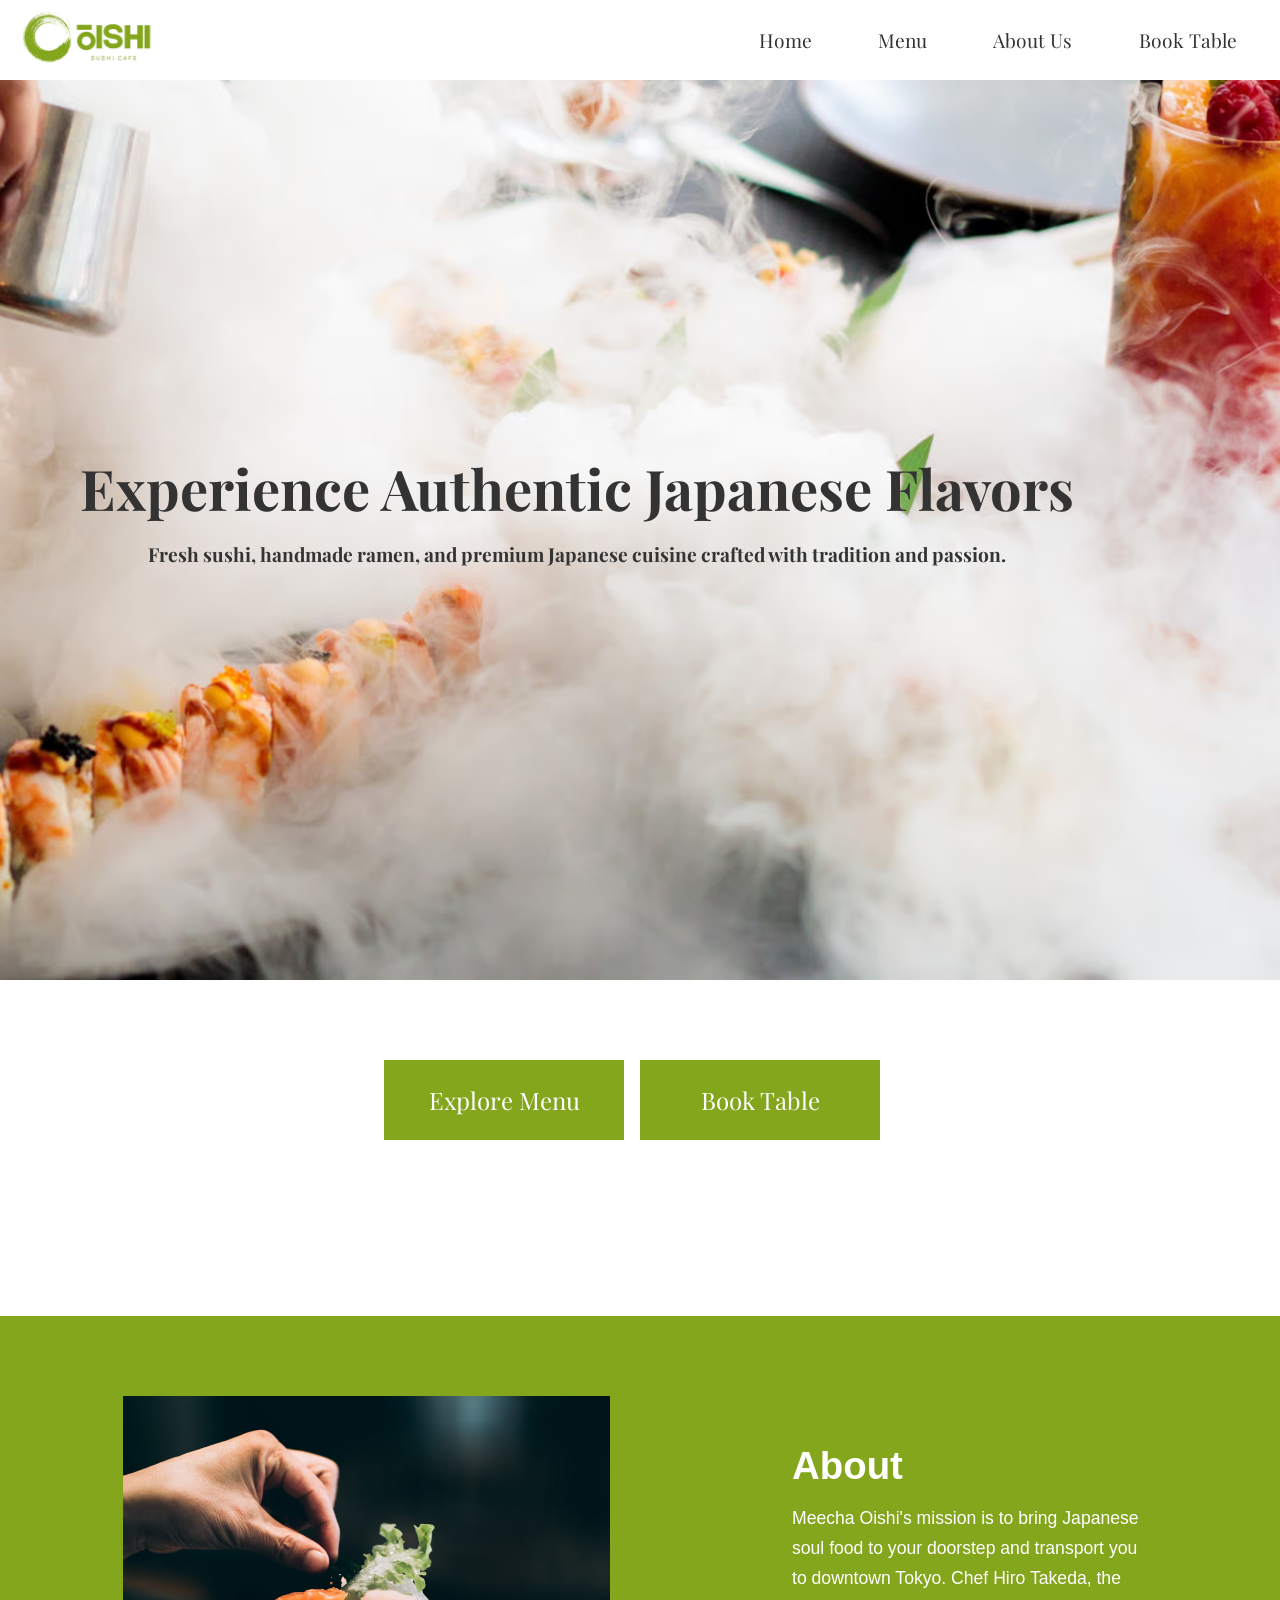
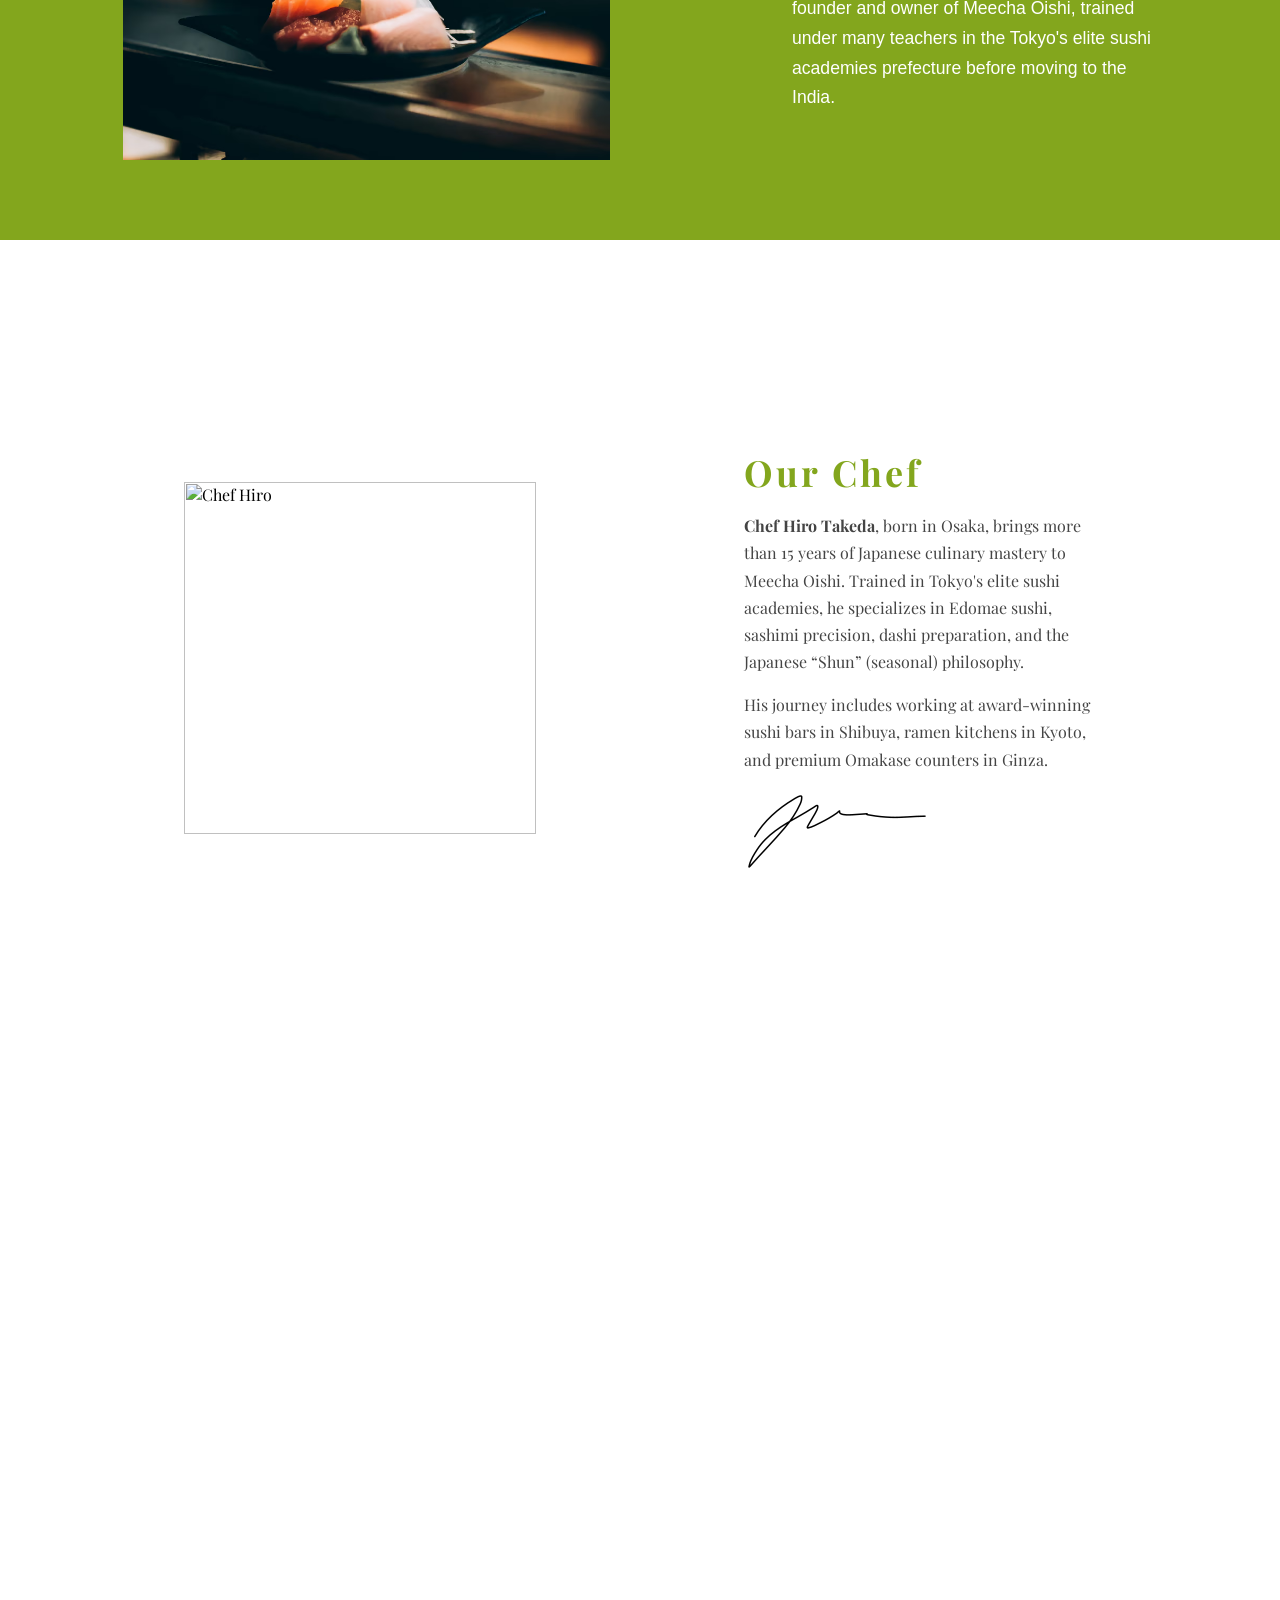
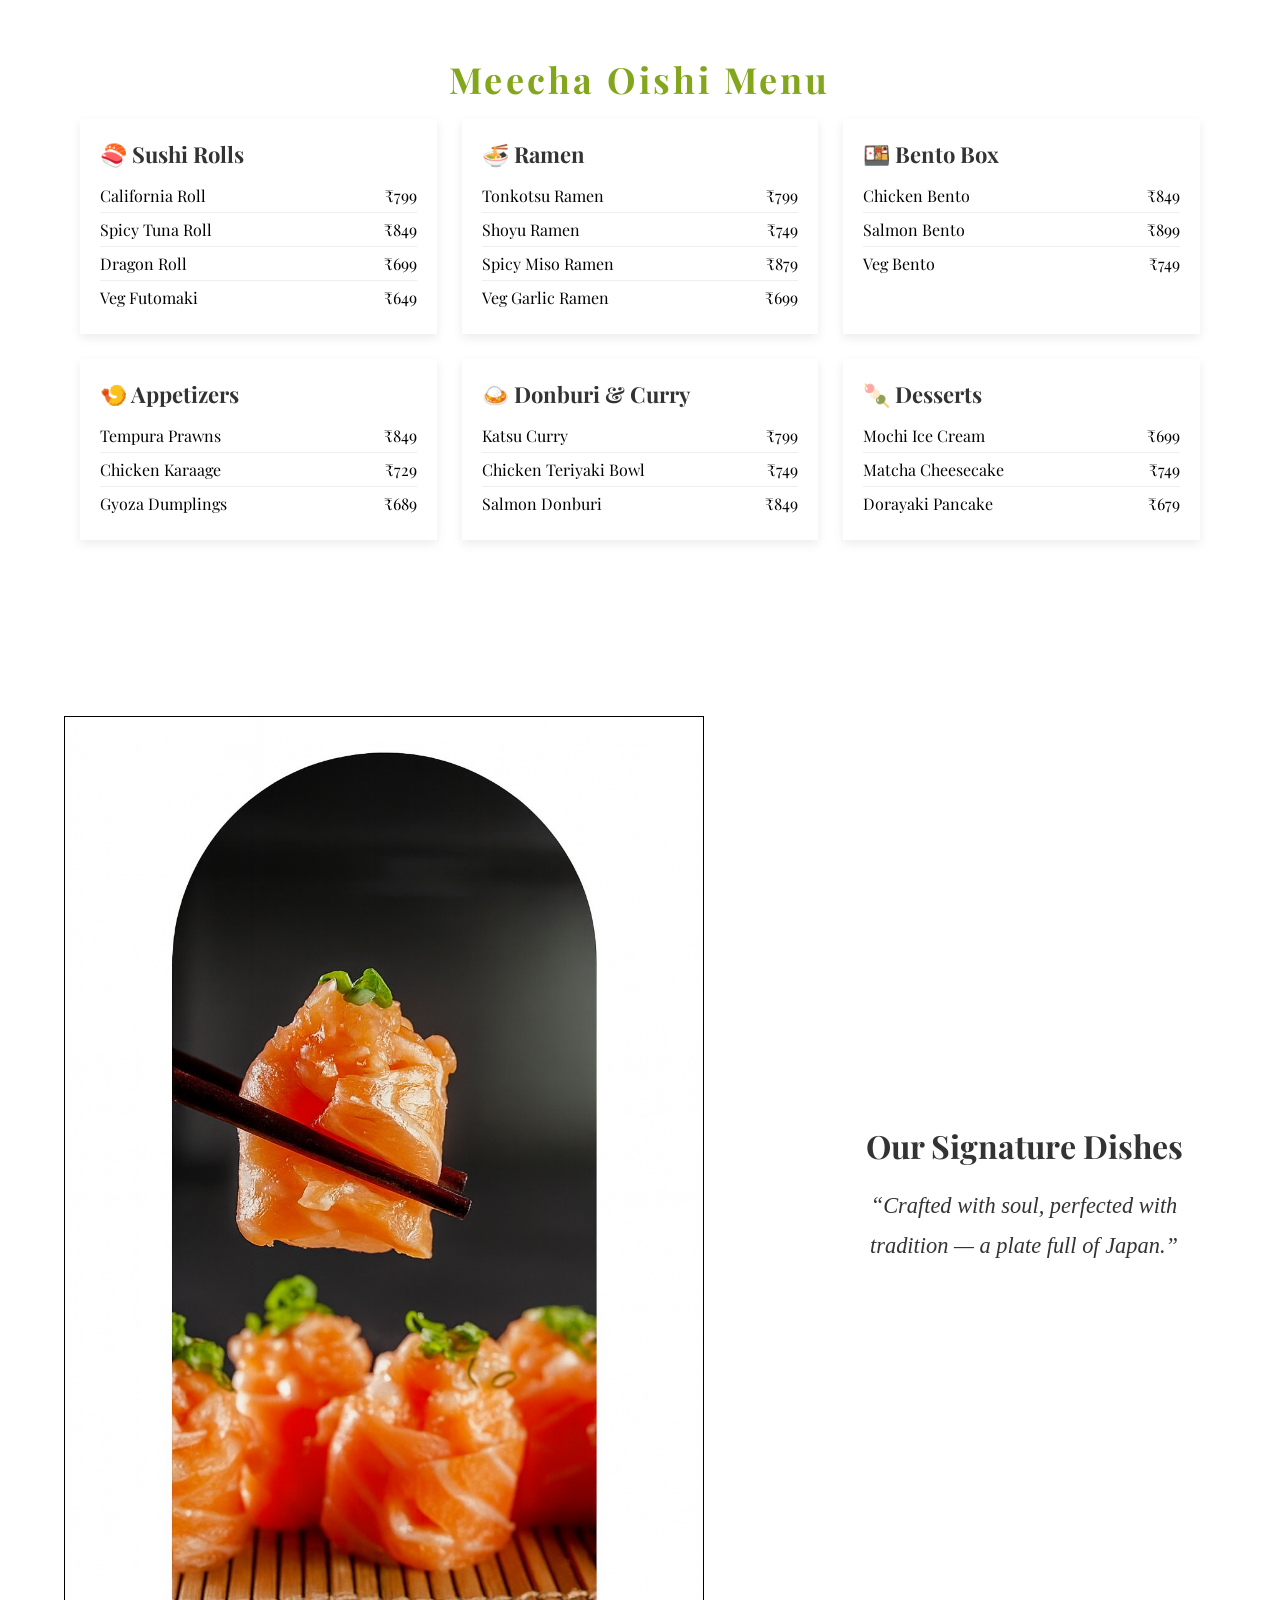
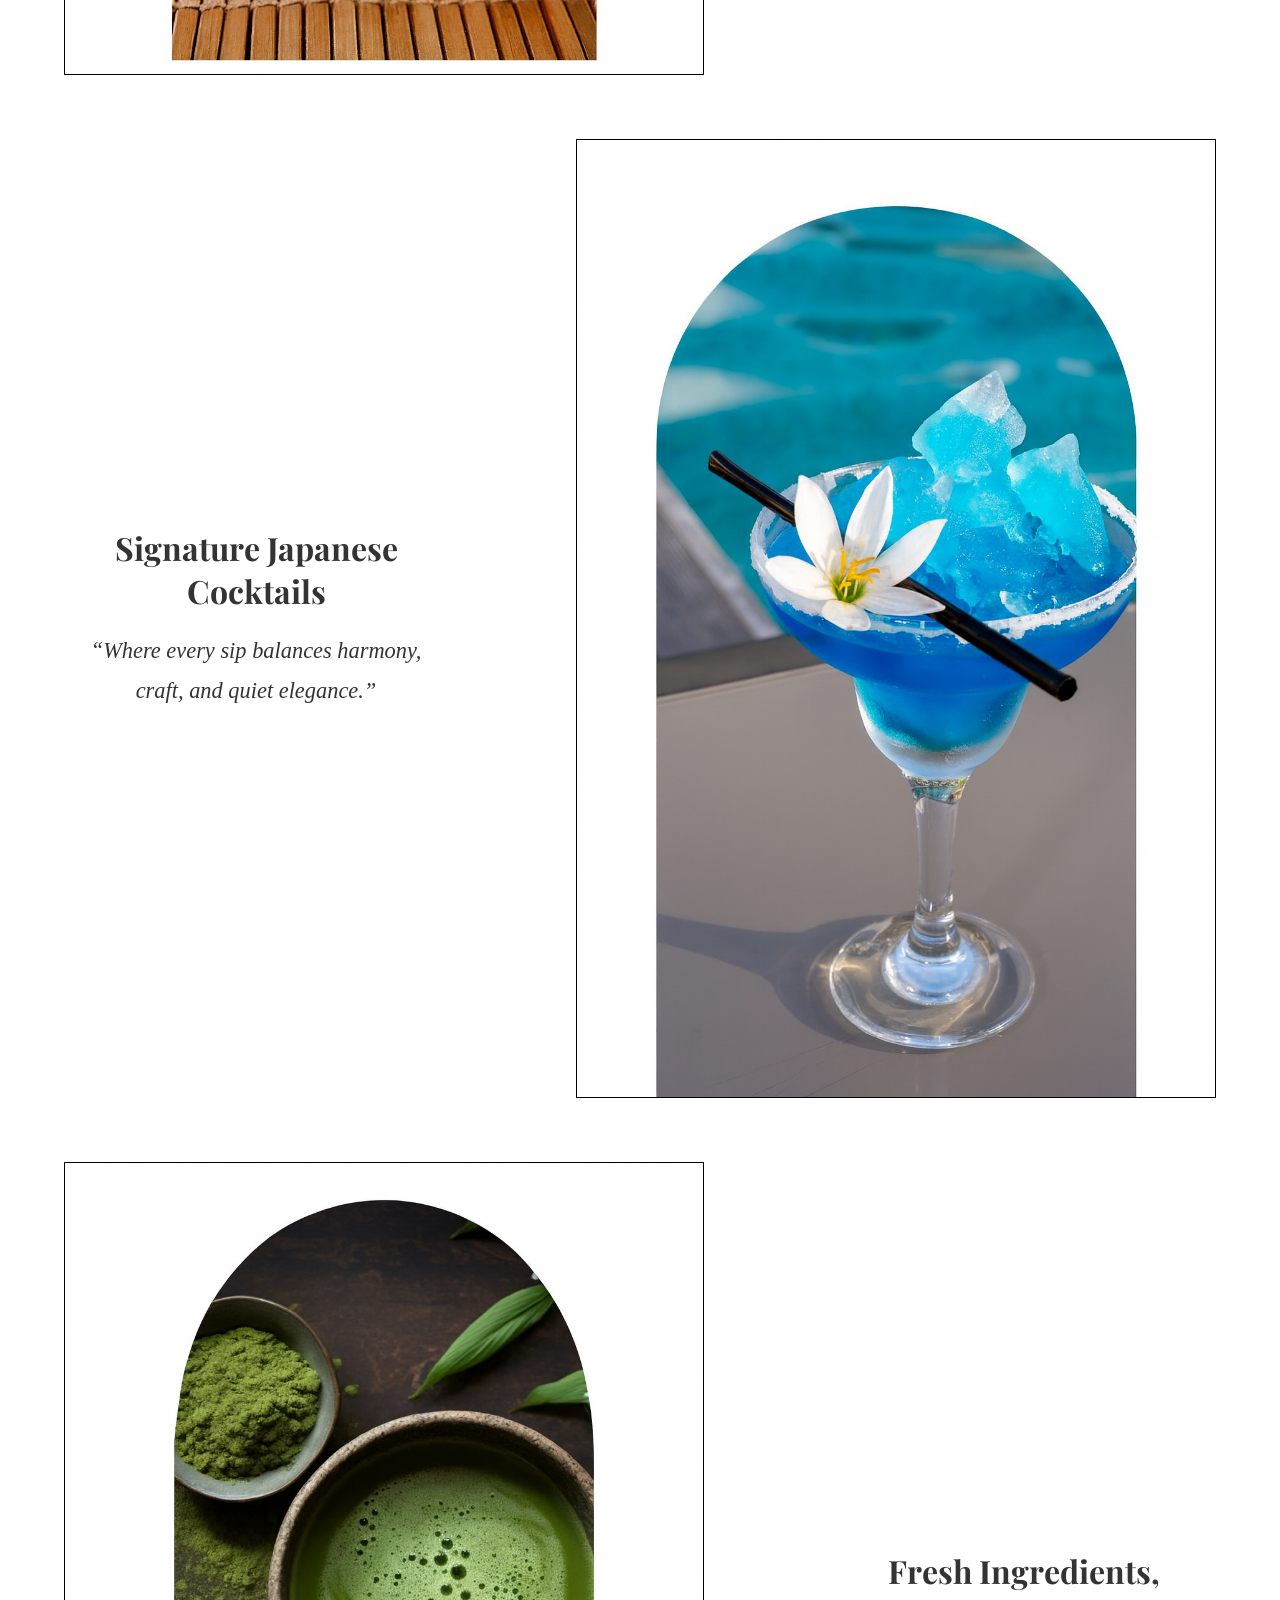
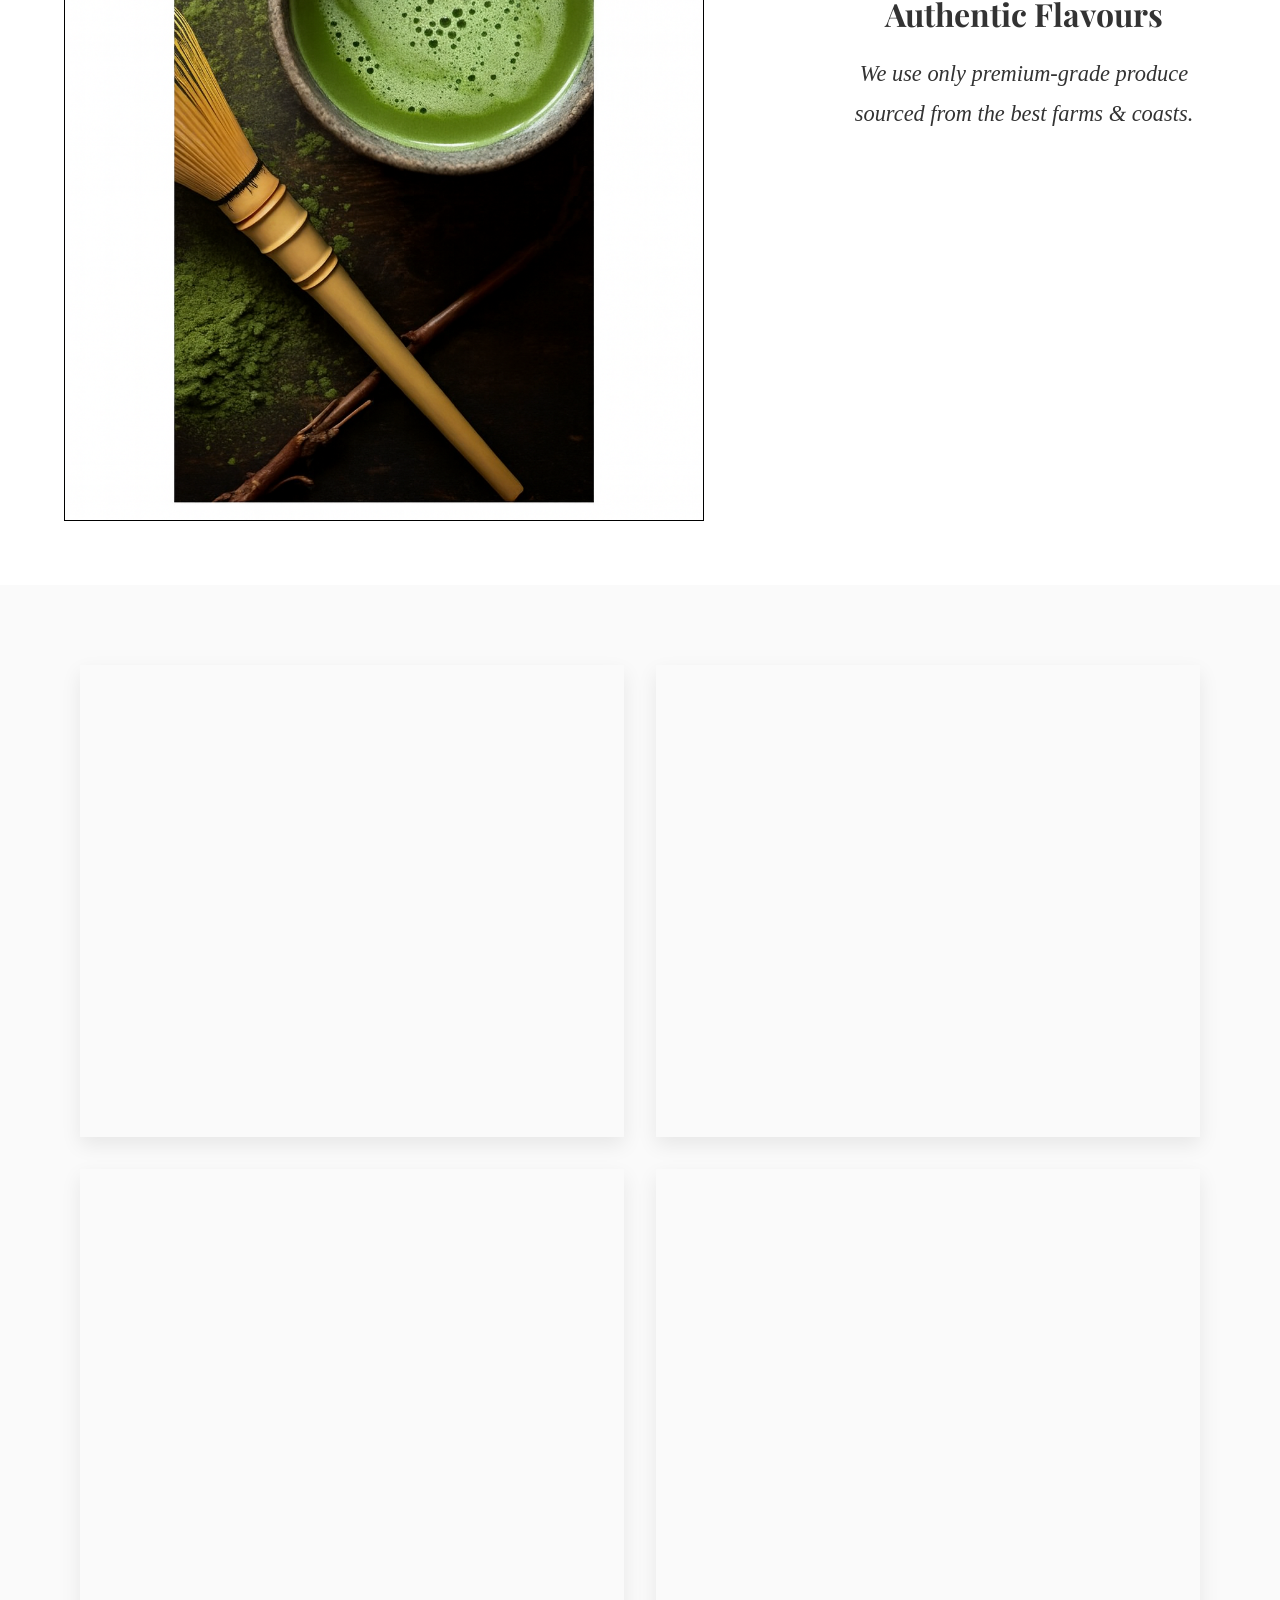
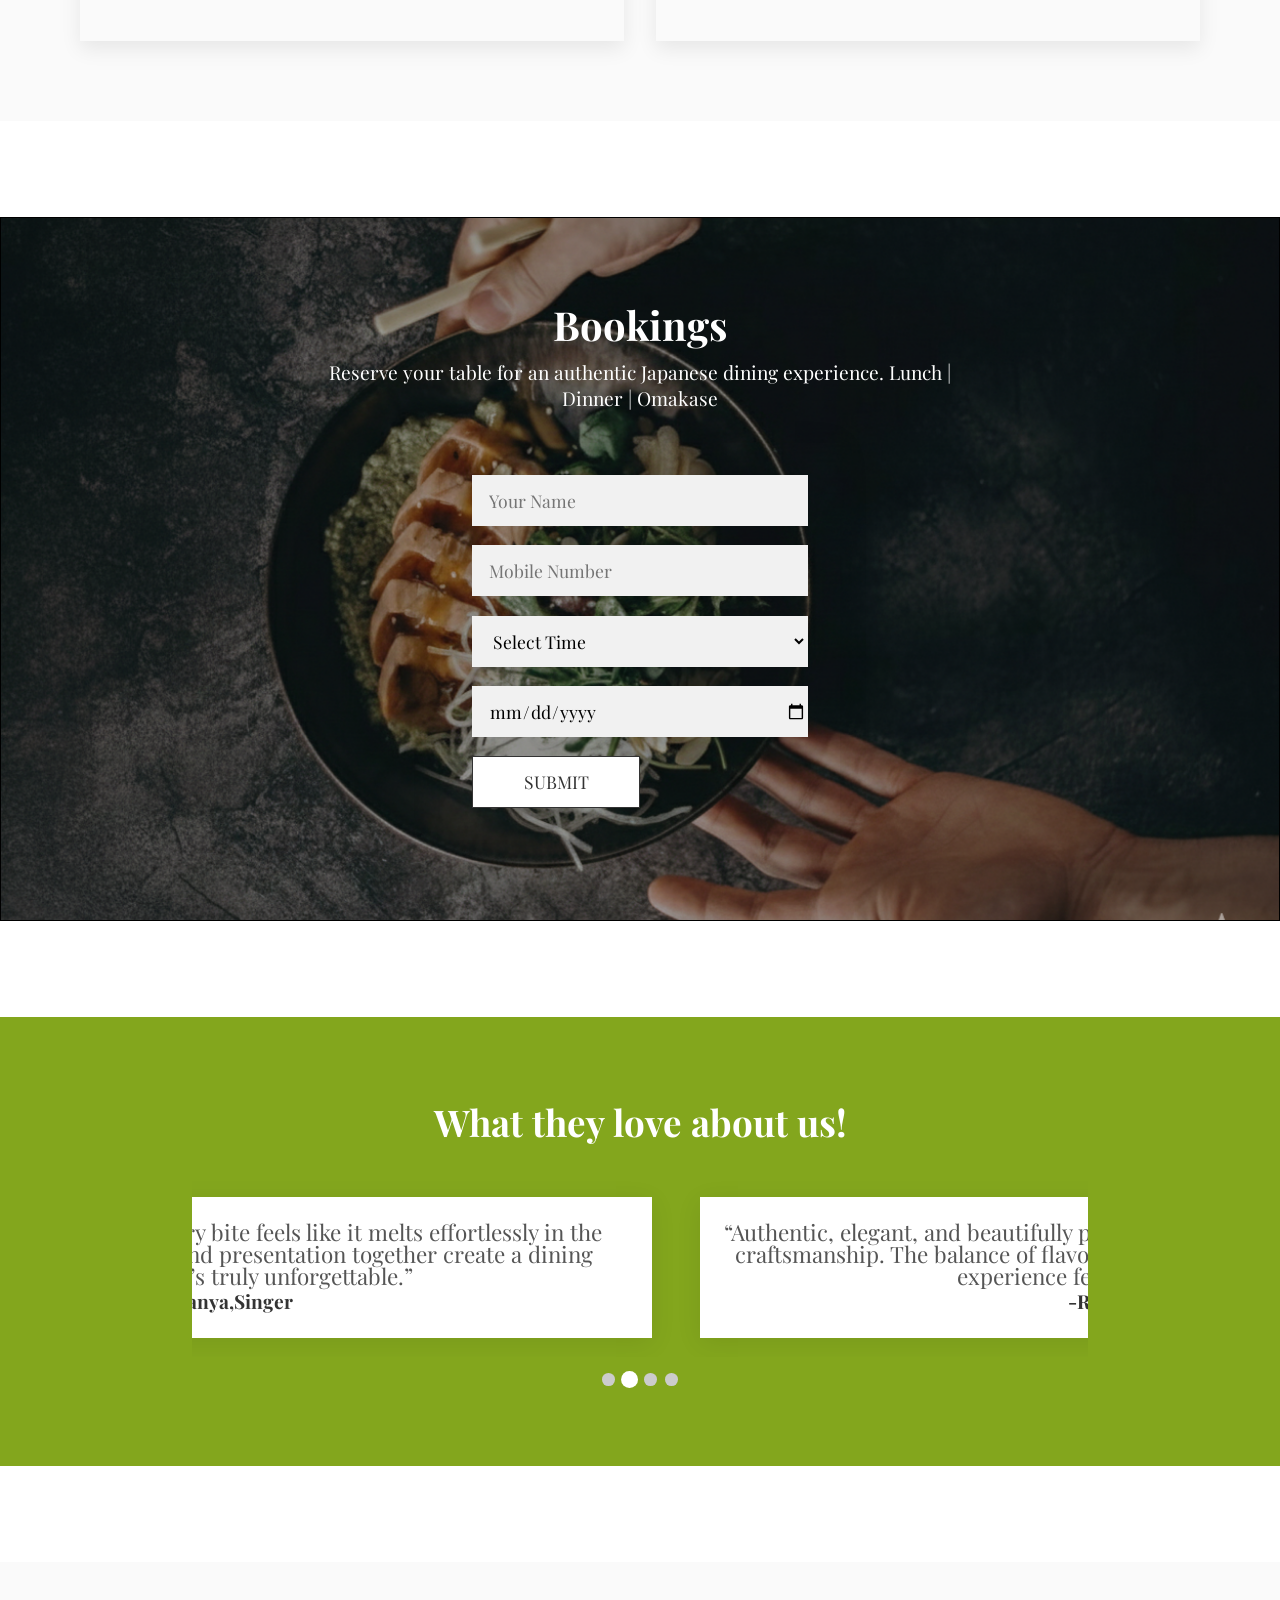
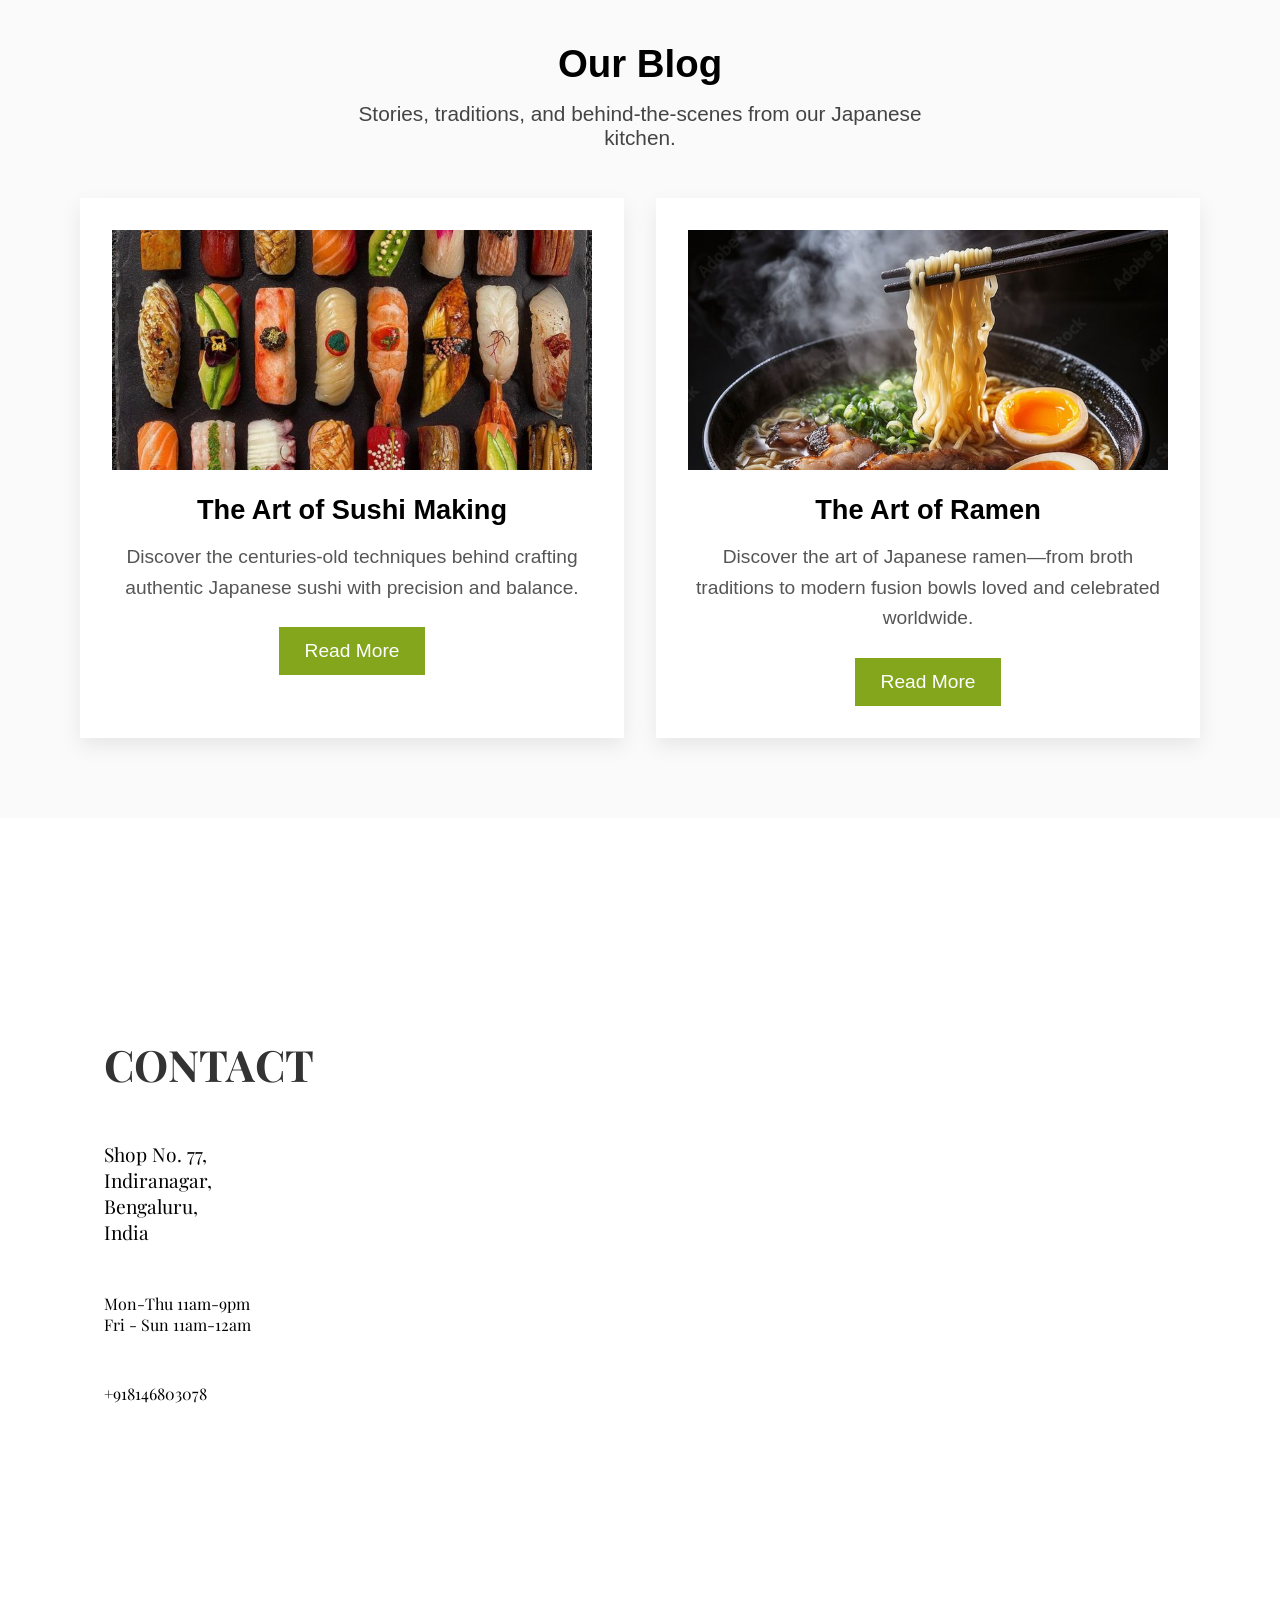
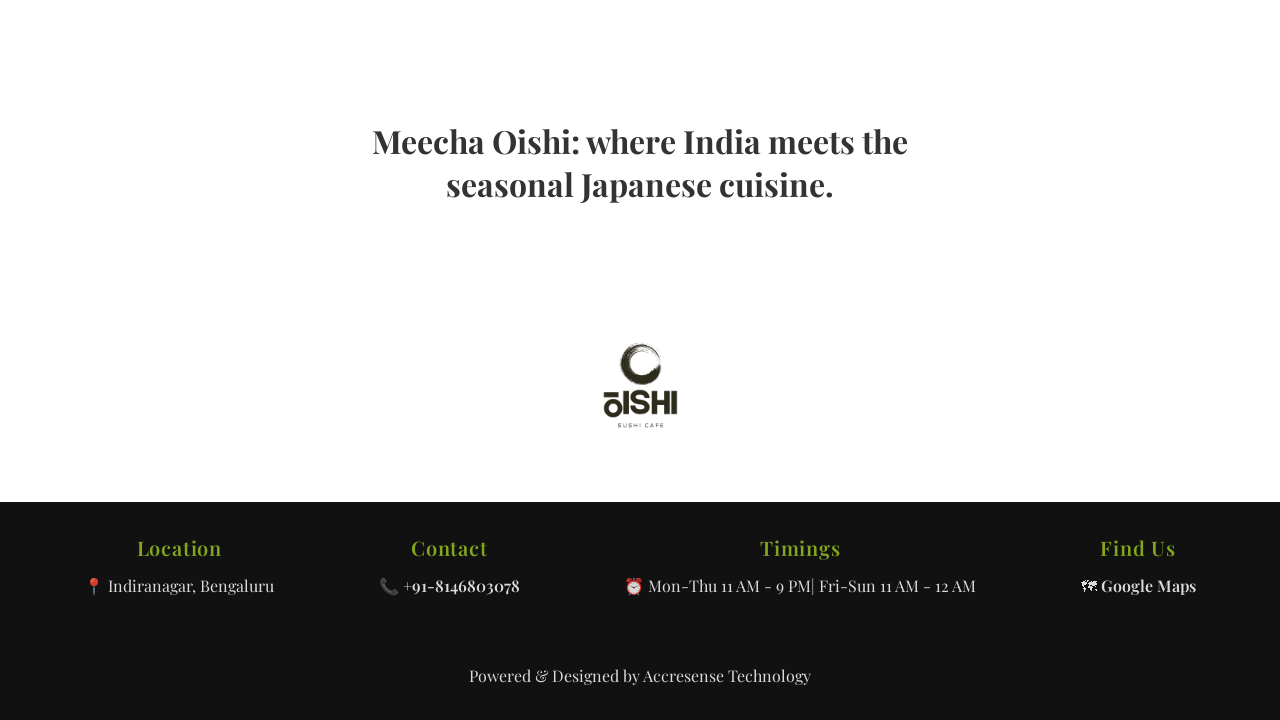
==== commit 0a3c4494: "ok" ====
--- a/index.html
+++ b/index.html
@@ -270,10 +270,10 @@
 
 
     <section id="blog" class="blog-section">
-        <div class="blog-heading">
+        <!-- <div class="blog-heading">
             <h2>Instagram Feeds</h2>
             <p>Stories, traditions, and behind-the-scenes from our Japanese kitchen.</p>
-        </div>
+        </div> -->
 
         <div class="insta-grid">
 
--- a/style.css
+++ b/style.css
@@ -2,7 +2,10 @@
     margin: 0;
     padding: 0;
     box-sizing: border-box;
-    font-family: Arial, Helvetica, sans-serif;
+    /* font-family: Arial, Helvetica, sans-serif;
+     */
+    font-family: "Playfair Display", serif;
+
 }
 
 
@@ -193,7 +196,7 @@
     font-size: 1.5rem;
     background-color: #83a61d;
     color: #ffff;
-    border-radius: .5rem;
+    /* border-radius: .5rem; */
 }
 
 .b1 button:hover {
@@ -221,7 +224,7 @@
 .menu-card {
     background: #ffffff;
     padding: 1.25rem;
-    border-radius: 1rem;
+    /* border-radius: 1rem; */
     box-shadow: 0 4px 10px rgba(0, 0, 0, 0.08);
     transition: 0.3s ease;
 }
@@ -536,14 +539,14 @@
     /* border:.1rem solid black; */
     margin-bottom: 1rem;
     /* height:fit-content; */
-    height: 100%;
+    height:50%;
 }
 
 .img-div,
 .img-div1 {
     width: 100%;
     /* height: 100%; */
-    height: 50%;
+    height: 100%;
     background-repeat: no-repeat;
     background-size: cover;
     background-attachment: fixed;
@@ -583,8 +586,9 @@
 
 
 .arch-box {
-    /* border:.1rem solid black; */
-    width: 30%;
+    border:.1rem solid black;
+    width:50%;
+    
 
 }
 
@@ -829,7 +833,7 @@
 /* Review Cards */
 .cut1 {
     background: #fff;
-    border-radius: 1rem;
+    /* border-radius: 1rem; */
     /* margin-left:2rem; */
     /* border:.1rem solid black; */
     padding: 1.5rem;
@@ -925,6 +929,7 @@
     grid-template-columns: repeat(auto-fit, minmax(22rem, 1fr));
     gap: 2rem;
 }
+
 
 .insta-grid {
     /* border: .1rem solid black; */
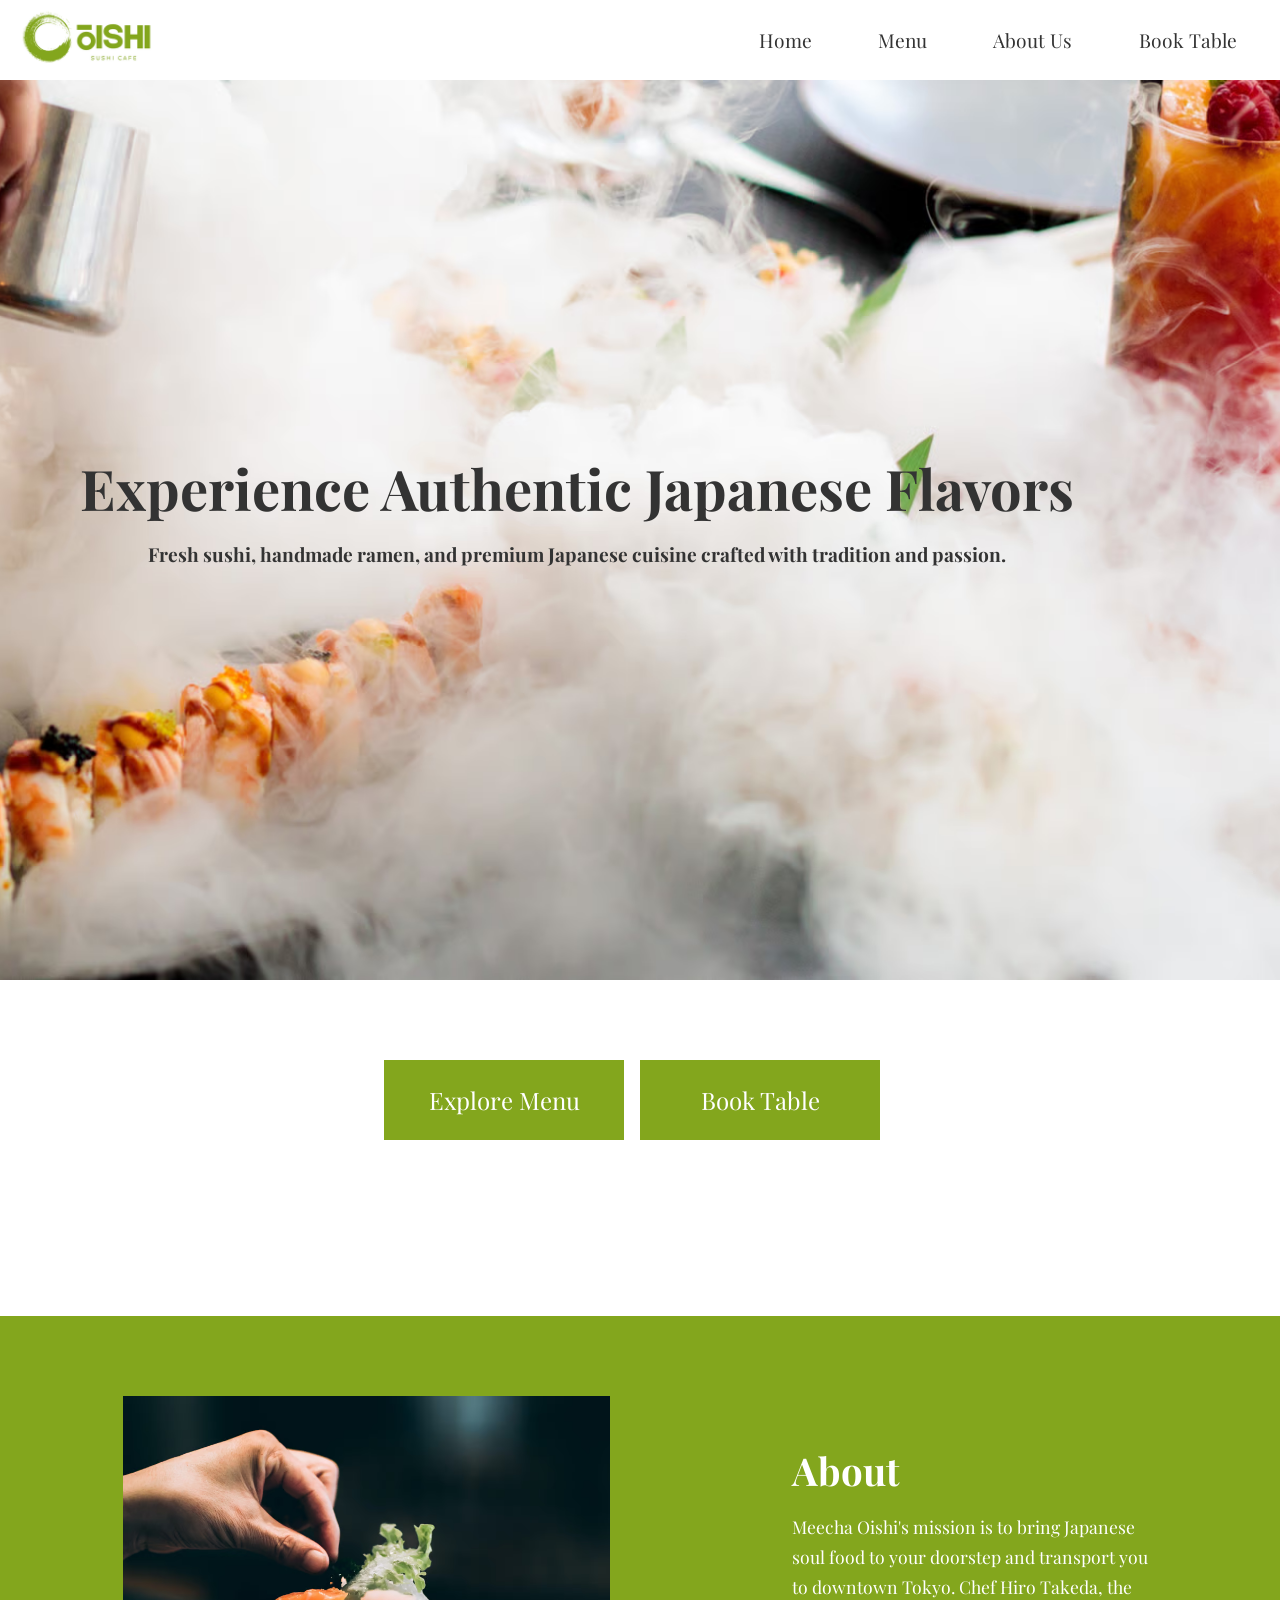
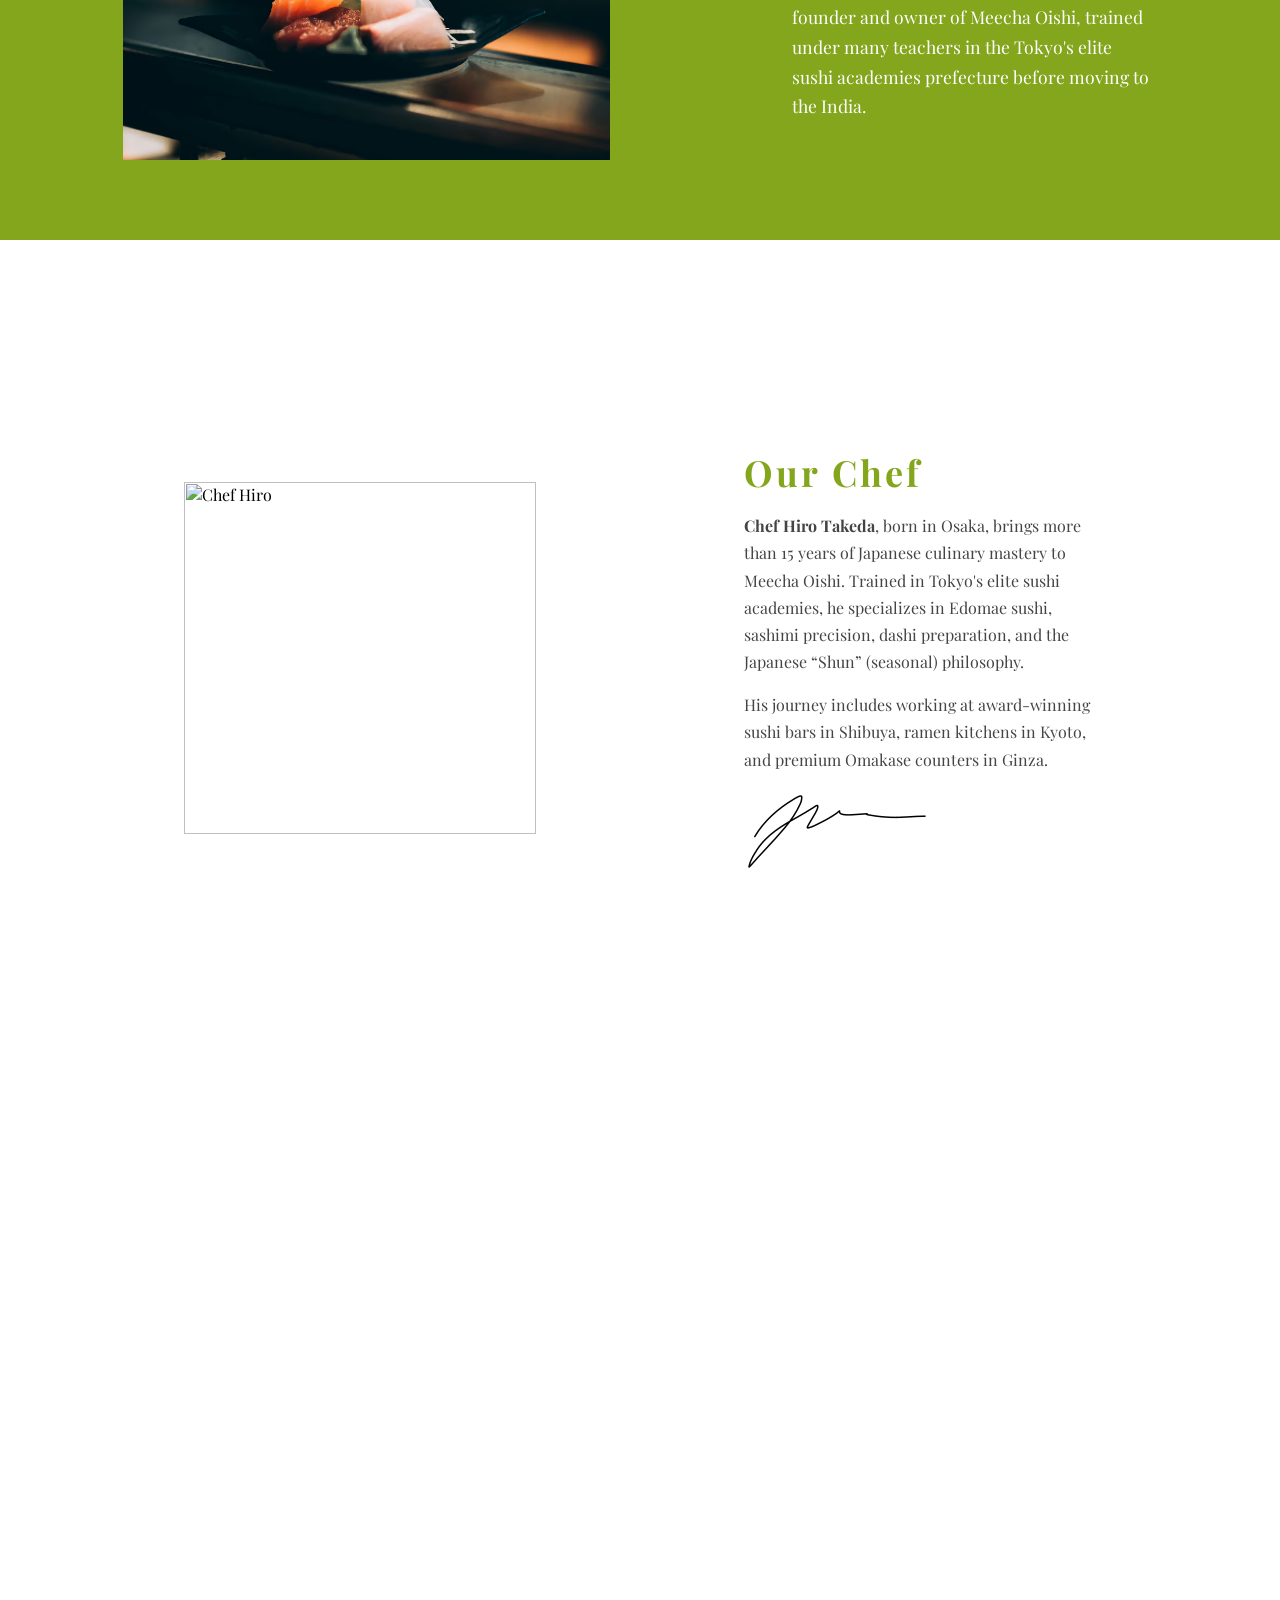
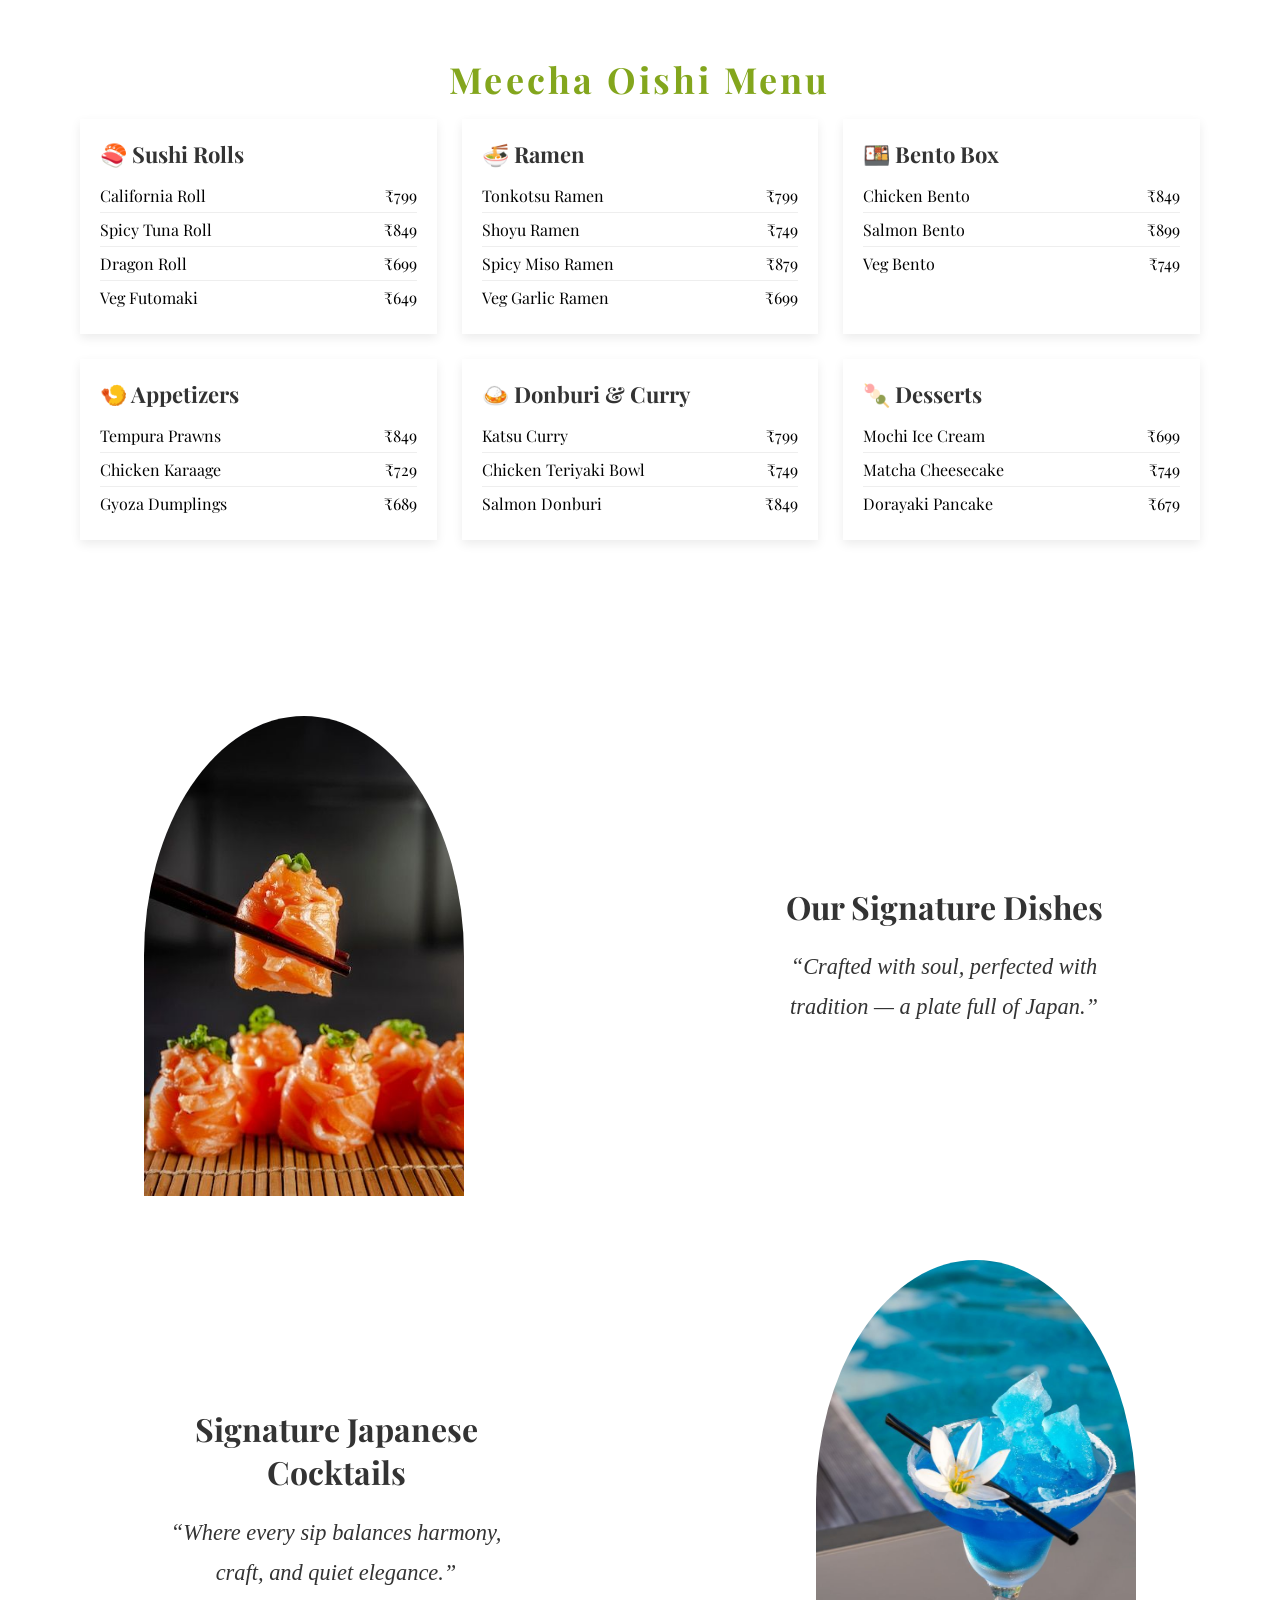
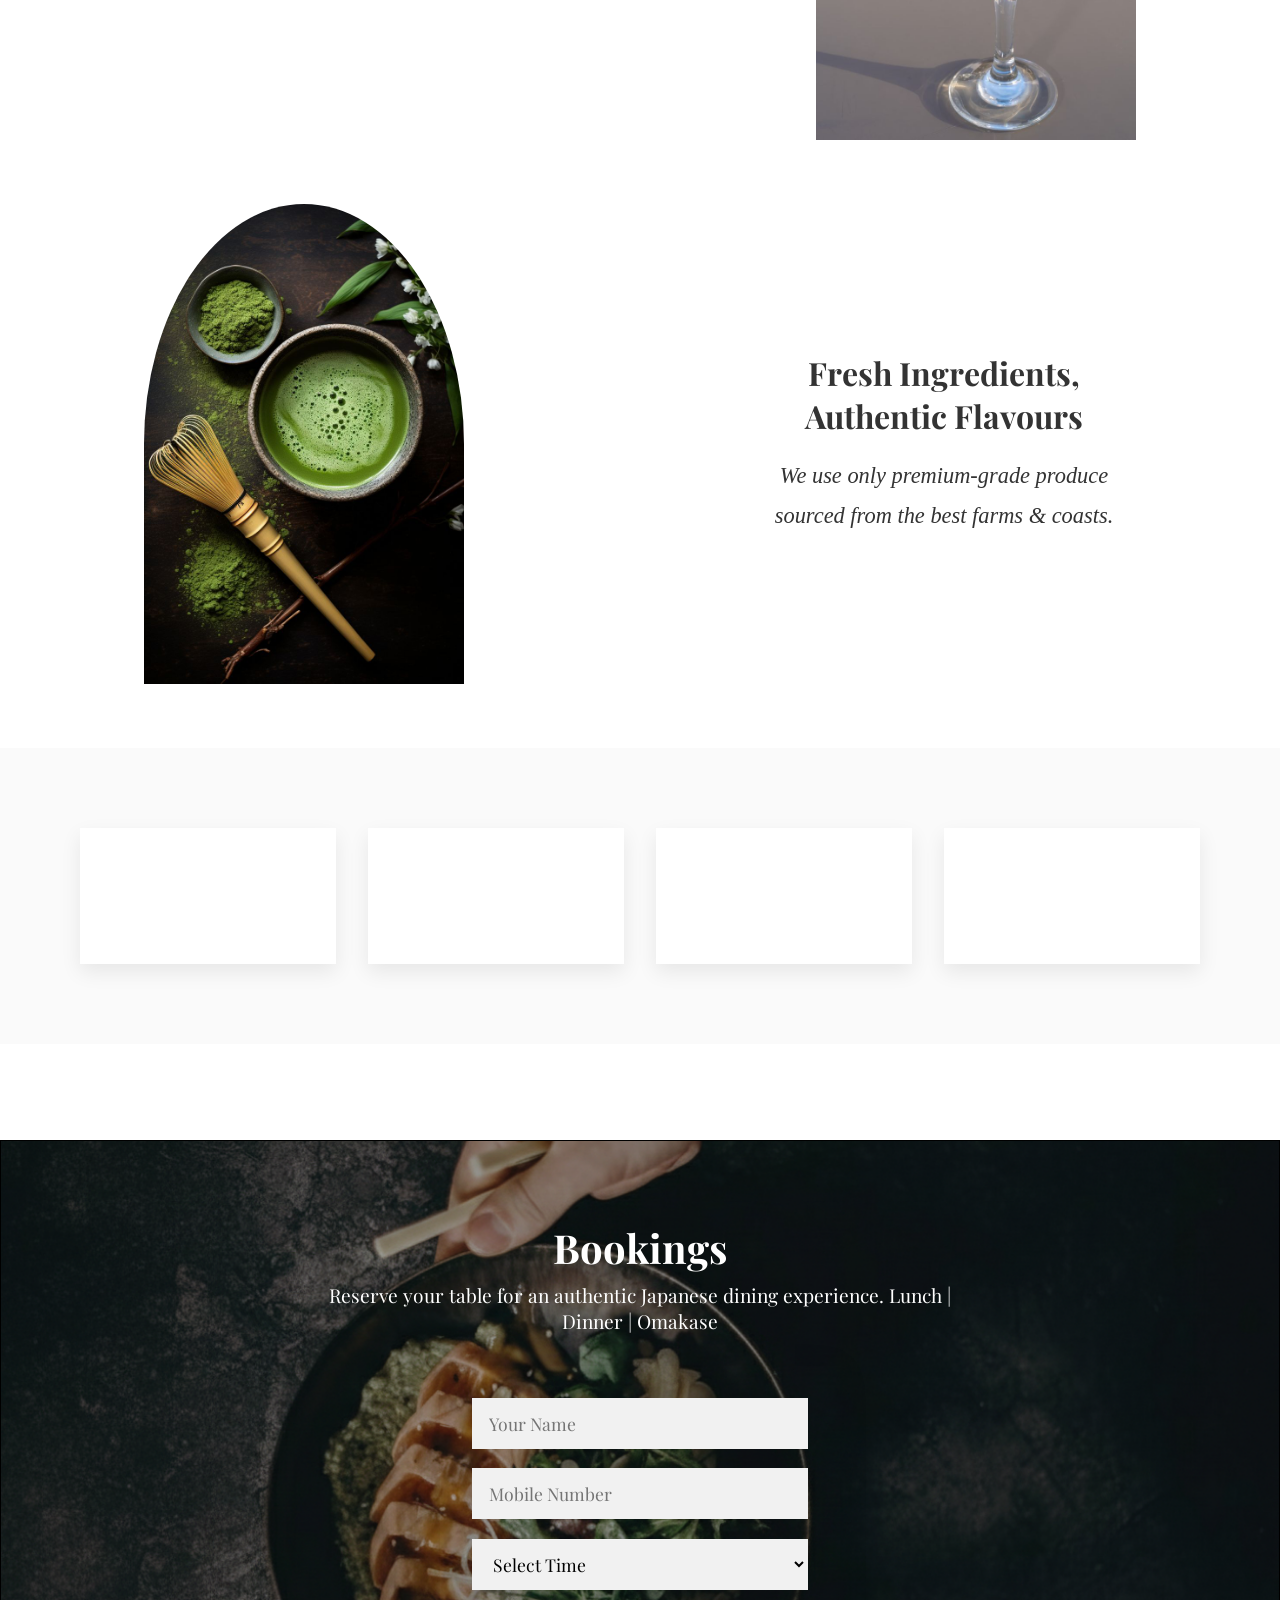
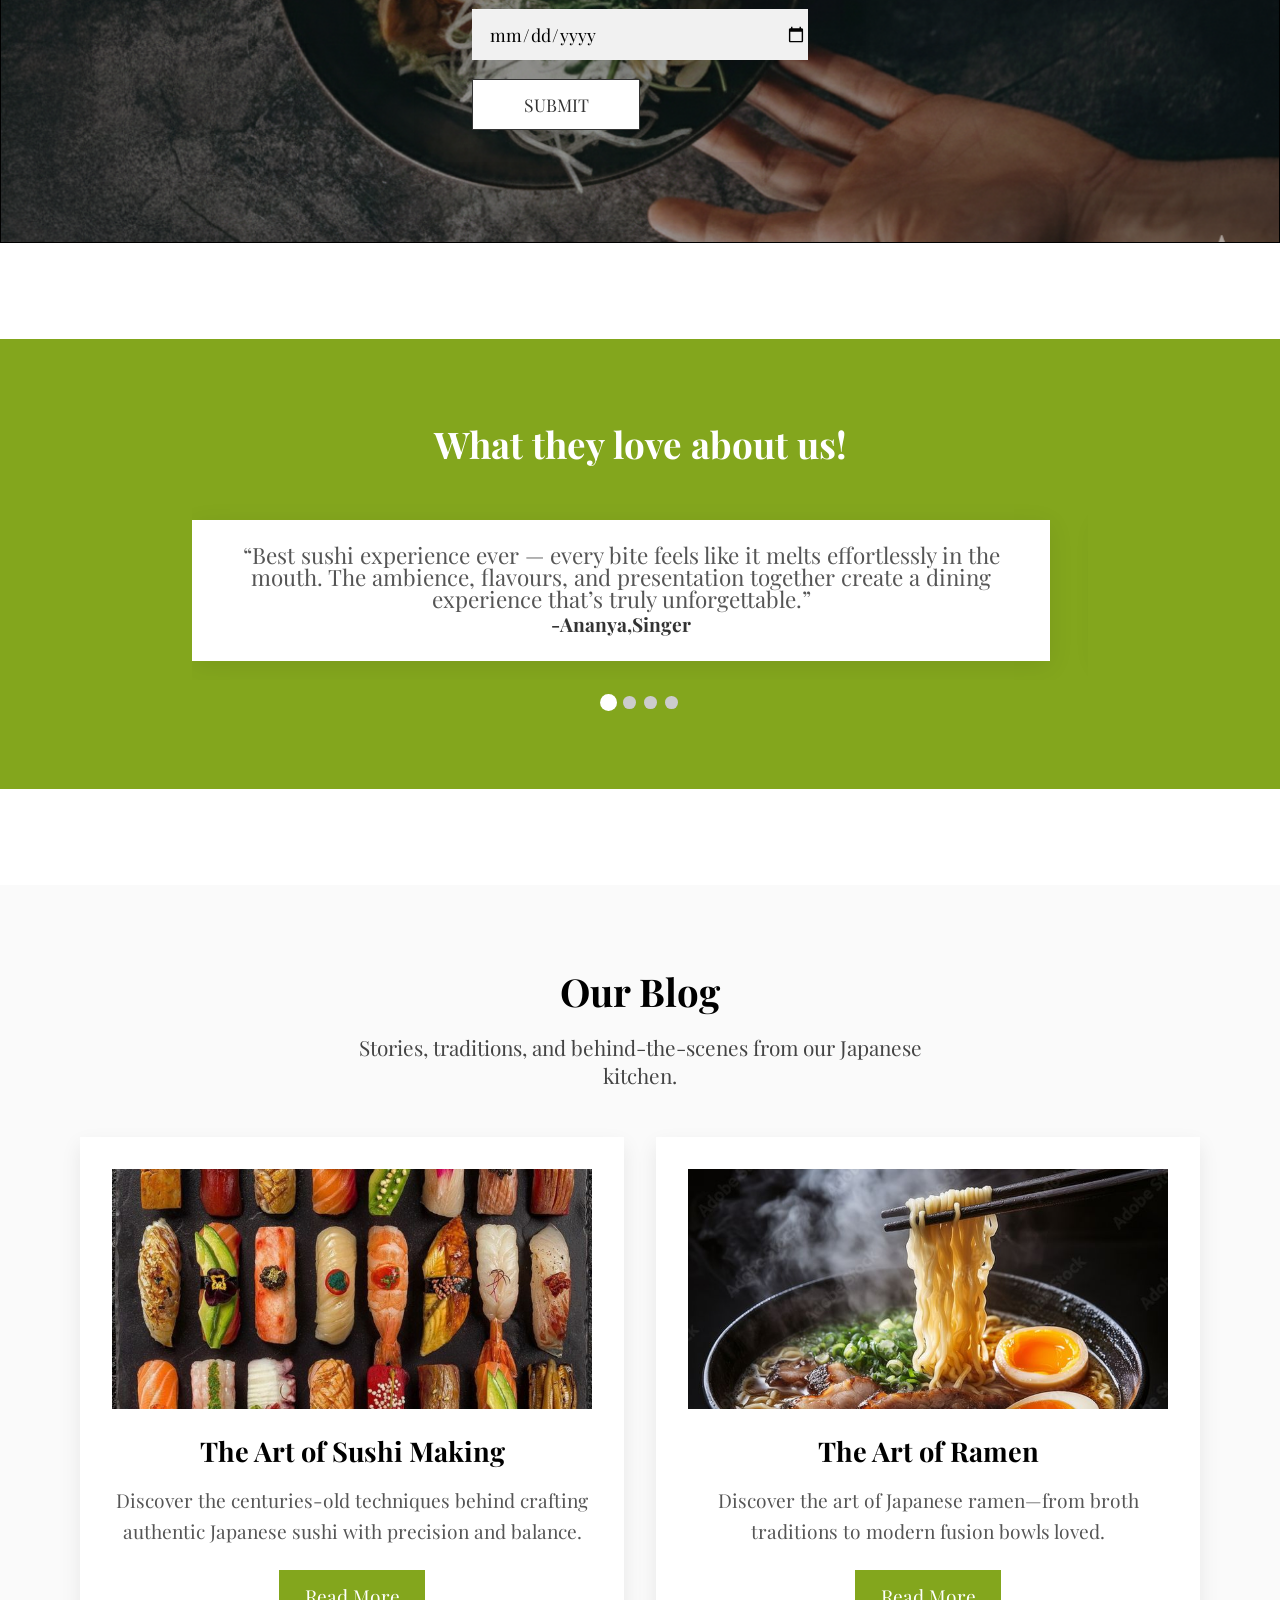
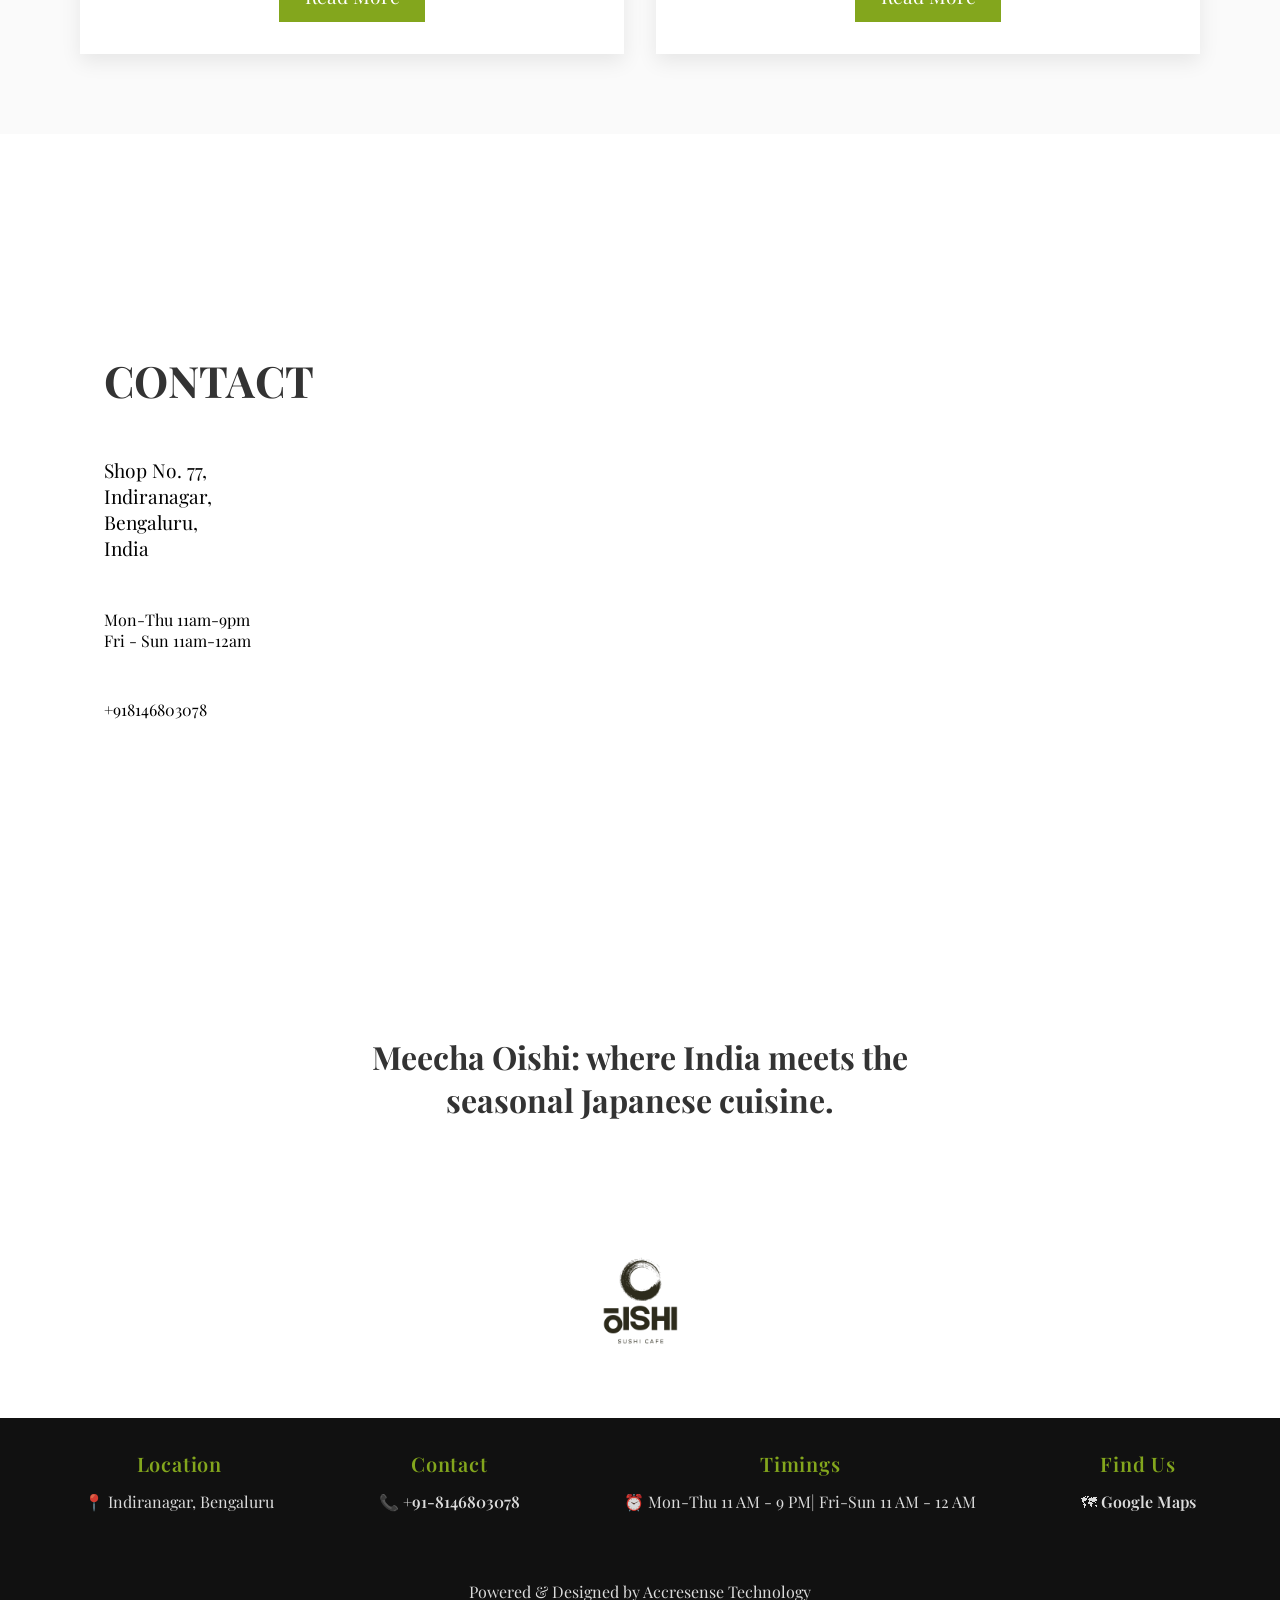
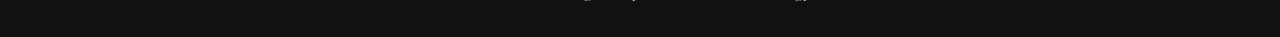
==== commit dcee6578: "go" ====
--- a/index.html
+++ b/index.html
@@ -219,7 +219,7 @@
     <section class="signature-section">
         <div class="arch-box">
 
-            <img src="Images/Signature_Dishes/sushi.png" alt="">
+            <img src="Images/Signature_Dishes/Sushi de salmão Jhow em pauzinhos em um fundo preto Closeup _ Foto Premium.jpeg" alt="">
         </div>
 
         <div class="signature-bg">
@@ -240,7 +240,7 @@
     <section class="cocktail-section">
         <div class="arch-box">
 
-            <img src="Images/japanese_cocktail/blue logan.png" alt="">
+            <img src="Images/japanese_cocktail/blue logan.jpeg" alt="">
         </div>
 
 
@@ -256,7 +256,7 @@
     <section class="ingredient-section">
         <div class="arch-box">
 
-            <img src="Images/Ingredients/matcha.png" alt="">
+            <img src="Images/Ingredients/matcha.jpeg" alt="">
         </div>
 
         <div class="ingredient-bg">
@@ -514,8 +514,7 @@
                 <img src="Images/blogs/Food photography of Japanese ramen Stock Photo.jpeg" alt="Art of Ramen"
                     class="blog-img">
                 <h3>The Art of Ramen</h3>
-                <p>Discover the art of Japanese ramen—from broth traditions to modern fusion bowls loved and celebrated
-                    worldwide.</p>
+                <p>Discover the art of Japanese ramen—from broth traditions to modern fusion bowls loved.</p>
                 <a href="Blog.html#blog2" class="blog-btn">Read More</a>
             </div>
             <!-- <div class="blog-card">
--- a/style.css
+++ b/style.css
@@ -263,7 +263,7 @@
 
     /* border: .1rem solid black; */
     background-color: #83a61d;
-    font-family: "Inter", sans-serif;
+    /* font-family: "Inter", sans-serif; */
     padding-left: 2rem;
     padding-right: 2rem;
 }
@@ -271,7 +271,7 @@
 .about-title {
     font-size: 2.4rem;
     text-align: left;
-    font-family: "Poppins", sans-serif;
+    /* font-family: "Poppins", sans-serif; */
     margin-bottom: 1rem;
     margin-top: 3rem;
     color: #ffff;
@@ -315,7 +315,7 @@
 
 .about-text p {
     font-size: 1.1rem;
-    font-family: "Poppins", sans-serif;
+    /* font-family: "Poppins", sans-serif; */
     line-height: 1.7;
     margin-bottom: 1rem;
     color: #ffff;
@@ -438,7 +438,7 @@
     text-align: justify;
     font-size: 1.6rem;
     border-radius: .5rem;
-    font-family: Verdana, Geneva, Tahoma, sans-serif;
+    /* font-family: Verdana, Geneva, Tahoma, sans-serif; */
 
 
 
@@ -467,7 +467,7 @@
     font-size: 1.2rem;
     /* max-width: 45rem; */
     width: max-content;
-    font-family: "Playfair Display", serif;
+    /* font-family: "Playfair Display", serif; */
     font-size: 2rem;
     margin: 0 auto;
     /* border: .1rem solid black; */
@@ -586,14 +586,18 @@
 
 
 .arch-box {
-    border:.1rem solid black;
-    width:50%;
+    /* border:.1rem solid black; */
+    width:20rem;
+    
+    
     
 
 }
 
 .arch-box img {
     width: 100%;
+    border-top-left-radius:50%;
+    border-top-right-radius:50%;
 }
 
 
@@ -677,7 +681,7 @@
     max-width: 40rem;
     margin: 0 auto;
     color: #444;
-    font-family: "Inter", sans-serif;
+    /* font-family: "Inter", sans-serif; */
 }
 
 
@@ -912,7 +916,7 @@
 
 .blog-heading h2 {
     font-size: 2.4rem;
-    font-family: "Poppins", sans-serif;
+    /* font-family: "Poppins", sans-serif; */
     margin-bottom: 1rem;
 }
 
@@ -921,7 +925,7 @@
     max-width: 40rem;
     margin: 0 auto;
     color: #444;
-    font-family: "Inter", sans-serif;
+    /* font-family: "Inter", sans-serif; */
 }
 
 .blog-grid {
@@ -932,9 +936,12 @@
 
 
 .insta-grid {
+    /* display:flex; */
     /* border: .1rem solid black; */
     display: grid;
-    grid-template-columns: repeat(auto-fit, minmax(32rem, 1fr));
+    justify-content: center;
+    align-items: center;
+    grid-template-columns: repeat(auto-fit, minmax(12rem, .5fr));
     gap: 2rem;
 }
 
@@ -949,10 +956,10 @@
 
 .inst-card {
     /* border: .1rem solid black; */
-    background-color: transparent;
+    background-color:white;
     /* background: #fff; */
     /* border-radius: 1.6rem; */
-    padding: 2rem;
+    padding: .5rem;
     box-shadow: 0 0.5rem 1.2rem rgba(0, 0, 0, 0.08);
     text-align: center;
 }
@@ -970,10 +977,10 @@
 .ins-vid {
     width: 100%;
     height: auto;
-    aspect-ratio: 5/4;
+    /* aspect-ratio: 5/4; */
     /* border-radius: 1.2rem; */
     /* object-fit: cover; */
-    margin-bottom: 1.5rem;
+    /* margin-bottom: 1.5rem; */
 }
 
 .blo {
@@ -997,14 +1004,14 @@
 .blog-card h3 {
     font-size: 1.7rem;
     margin-bottom: 1rem;
-    font-family: "Poppins", sans-serif;
+    /* font-family: "Poppins", sans-serif; */
 }
 
 .blog-card p {
     font-size: 1.2rem;
     line-height: 1.6;
     color: #555;
-    font-family: "Inter", sans-serif;
+    /* font-family: "Inter", sans-serif; */
     margin-bottom: 1.5rem;
 }
 
@@ -1016,7 +1023,7 @@
     font-size: 1.2rem;
     /* border-radius: 0.8rem; */
     text-decoration: none;
-    font-family: "Poppins", sans-serif;
+    /* font-family: "Poppins", sans-serif; */
     transition: 0.3s ease;
 }
 
@@ -1062,7 +1069,7 @@
     /* border:.1rem solid; */
     /* margin-bottom:0; */
     font-size: 1.8rem;
-    font-family: 'Lucida Sans', 'Lucida Sans Regular', 'Lucida Grande', 'Lucida Sans Unicode', Geneva, Verdana, sans-serif;
+    /* font-family: 'Lucida Sans', 'Lucida Sans Regular', 'Lucida Grande', 'Lucida Sans Unicode', Geneva, Verdana, sans-serif; */
 
 }
 
@@ -1134,8 +1141,11 @@
     border: none;
     width: 4rem;
     height: 4rem;
+    display: flex;
+    justify-content: center;
+    align-items: center;
     border-radius: 50%;
-    font-size: 1.8rem;
+    font-size:3rem;
     cursor: pointer;
     display: none;
     box-shadow: 0 0.3rem 1rem rgba(0, 0, 0, 0.3);
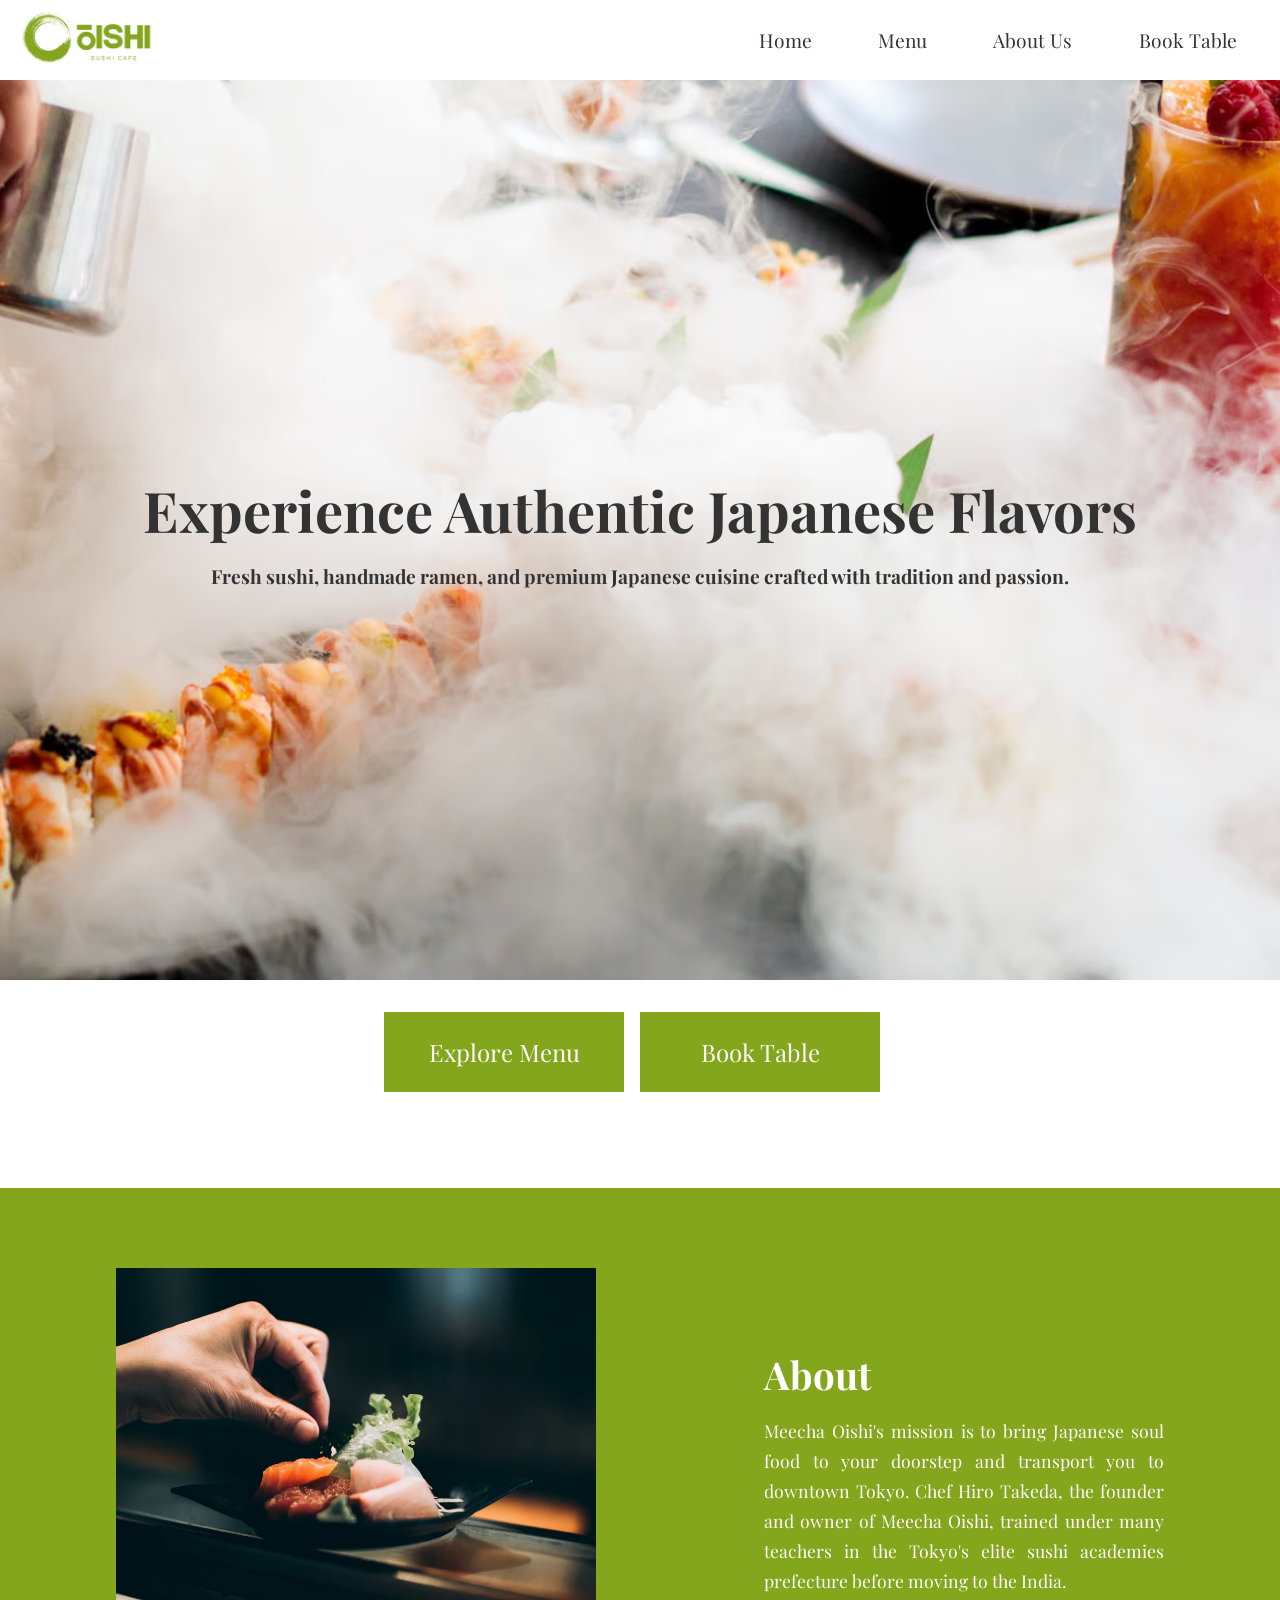
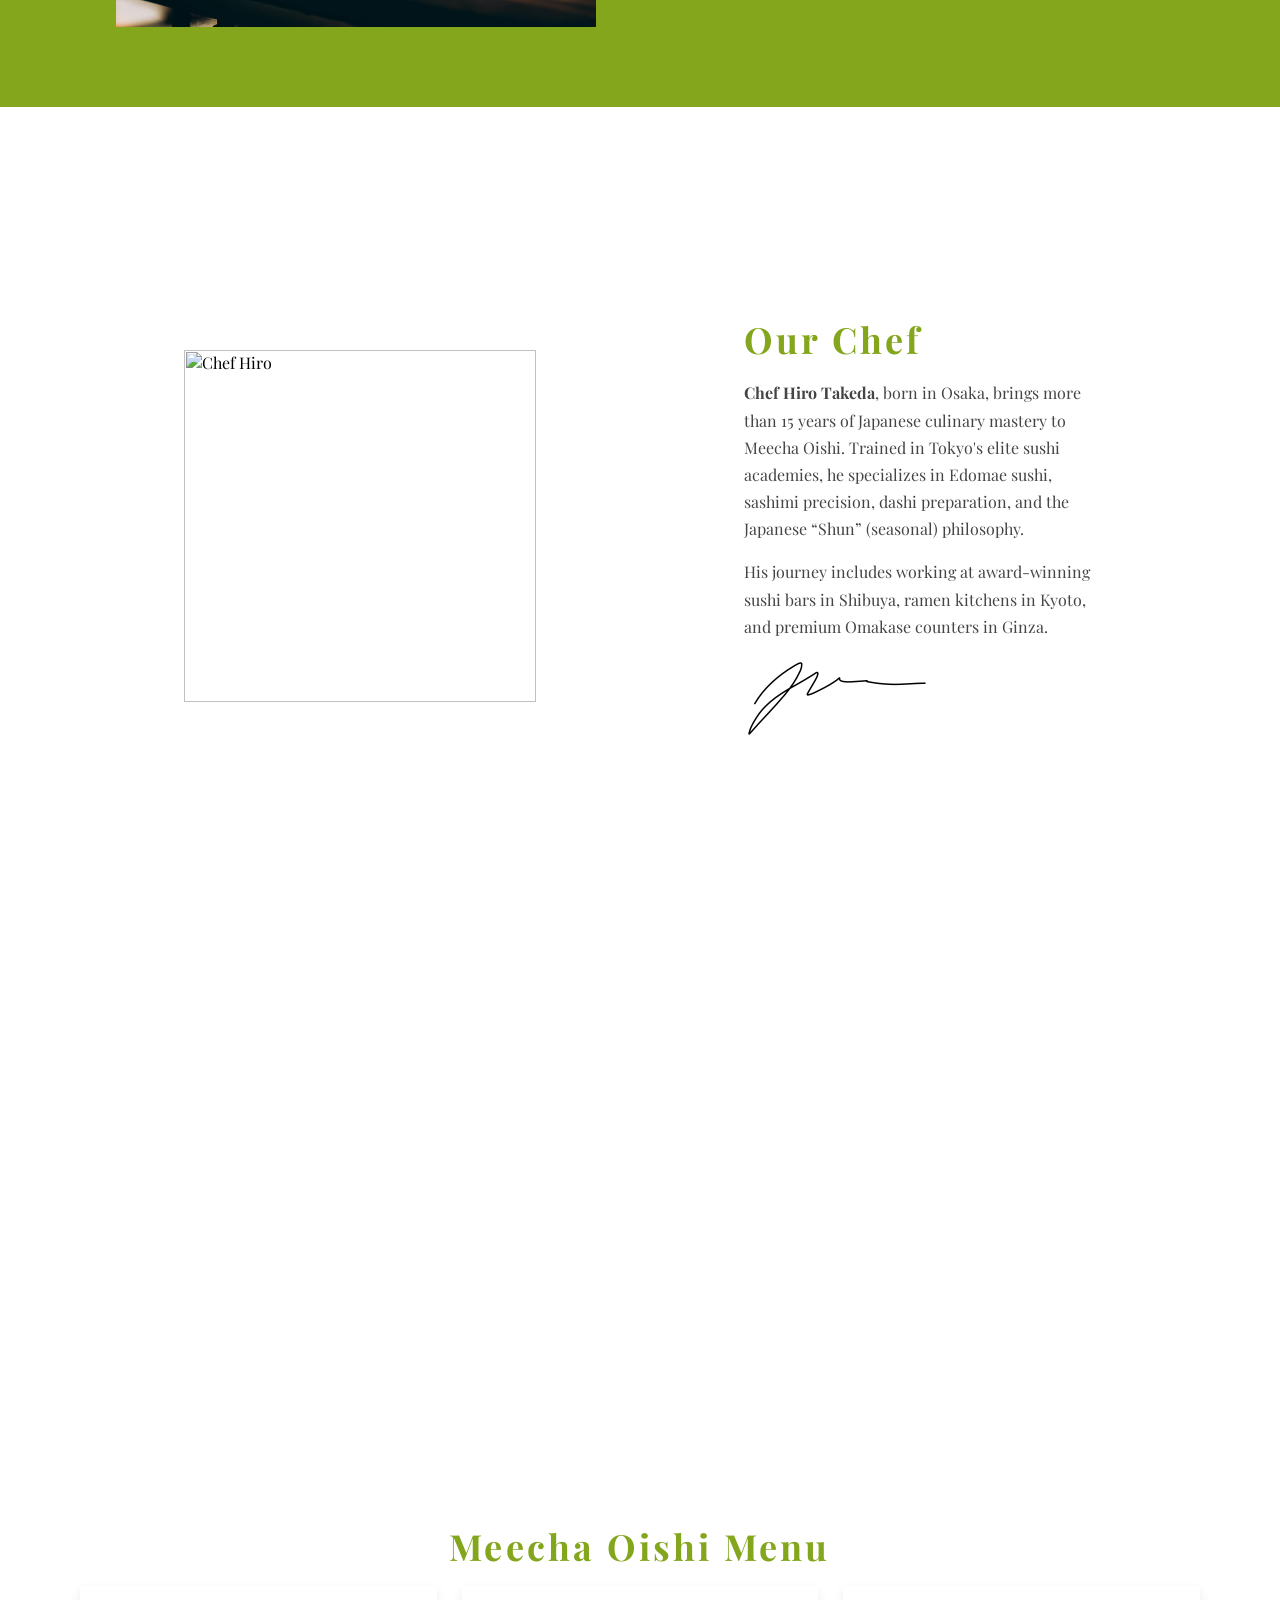
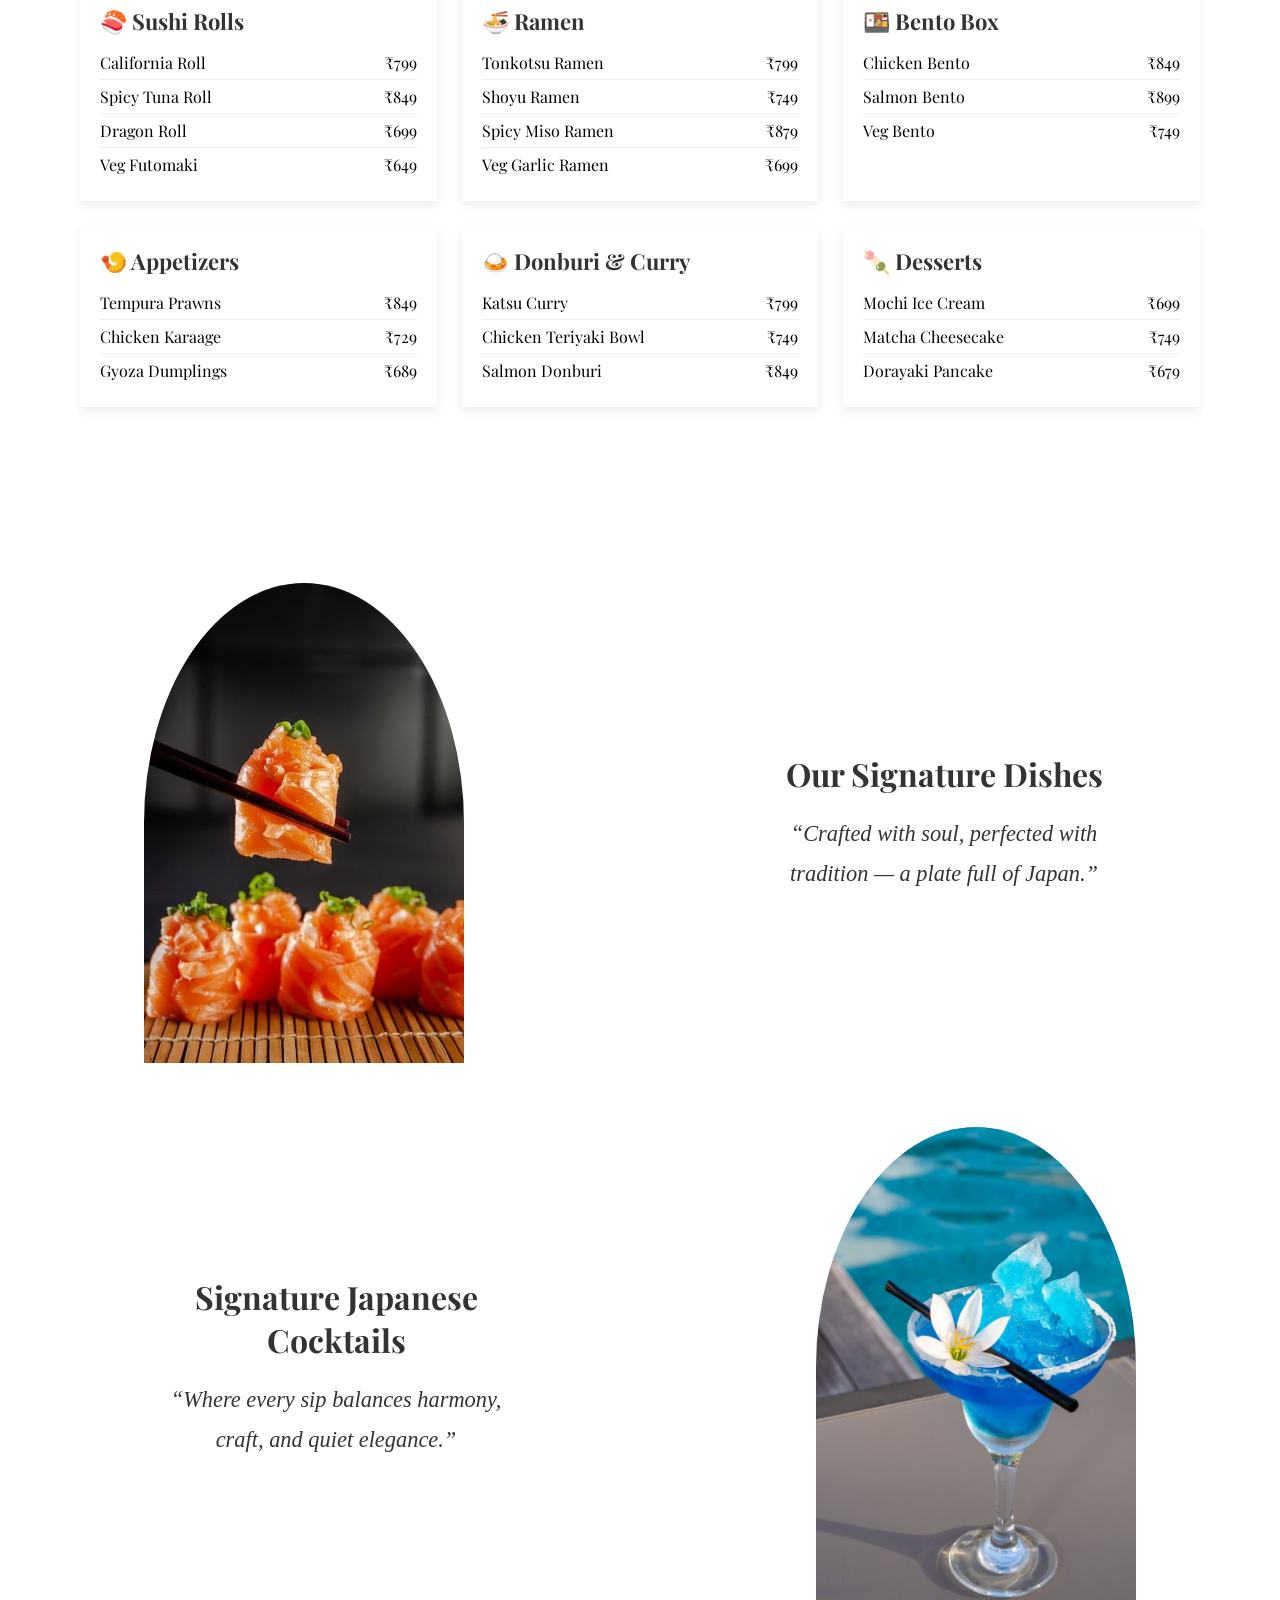
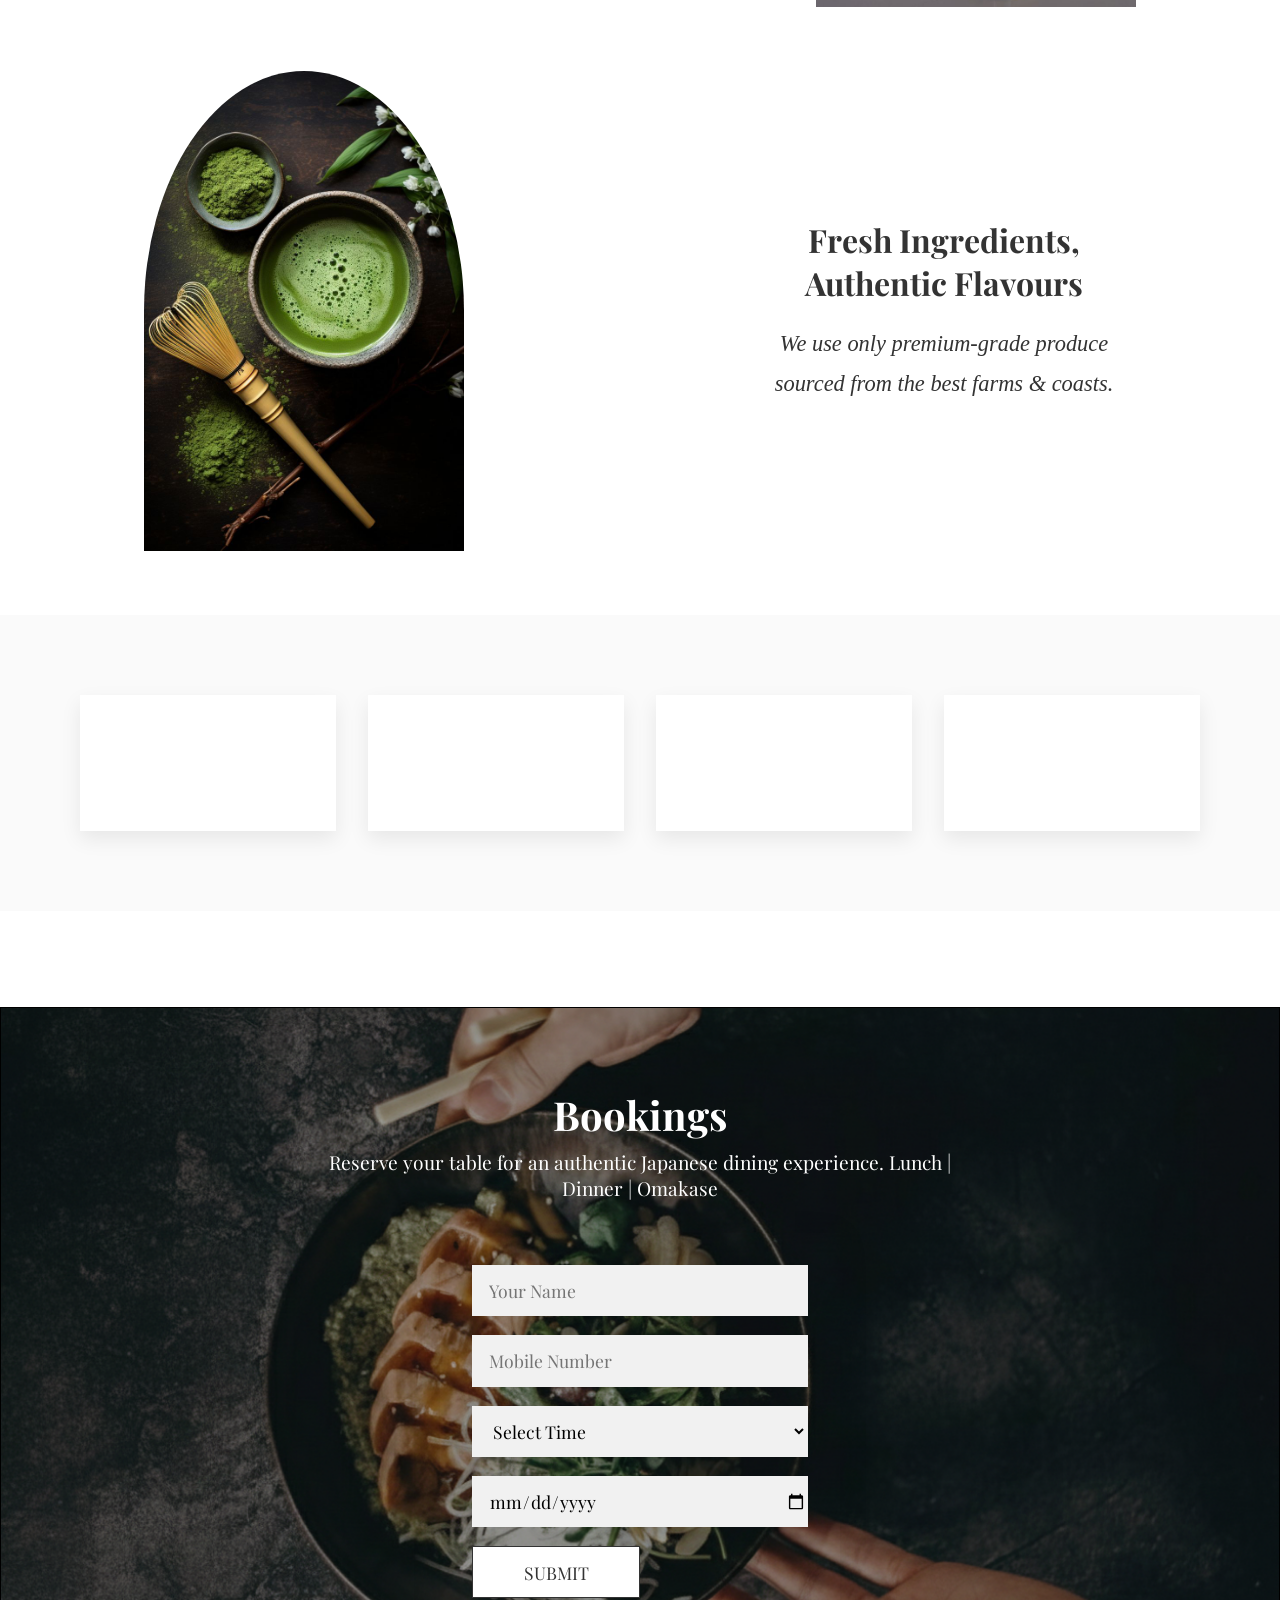
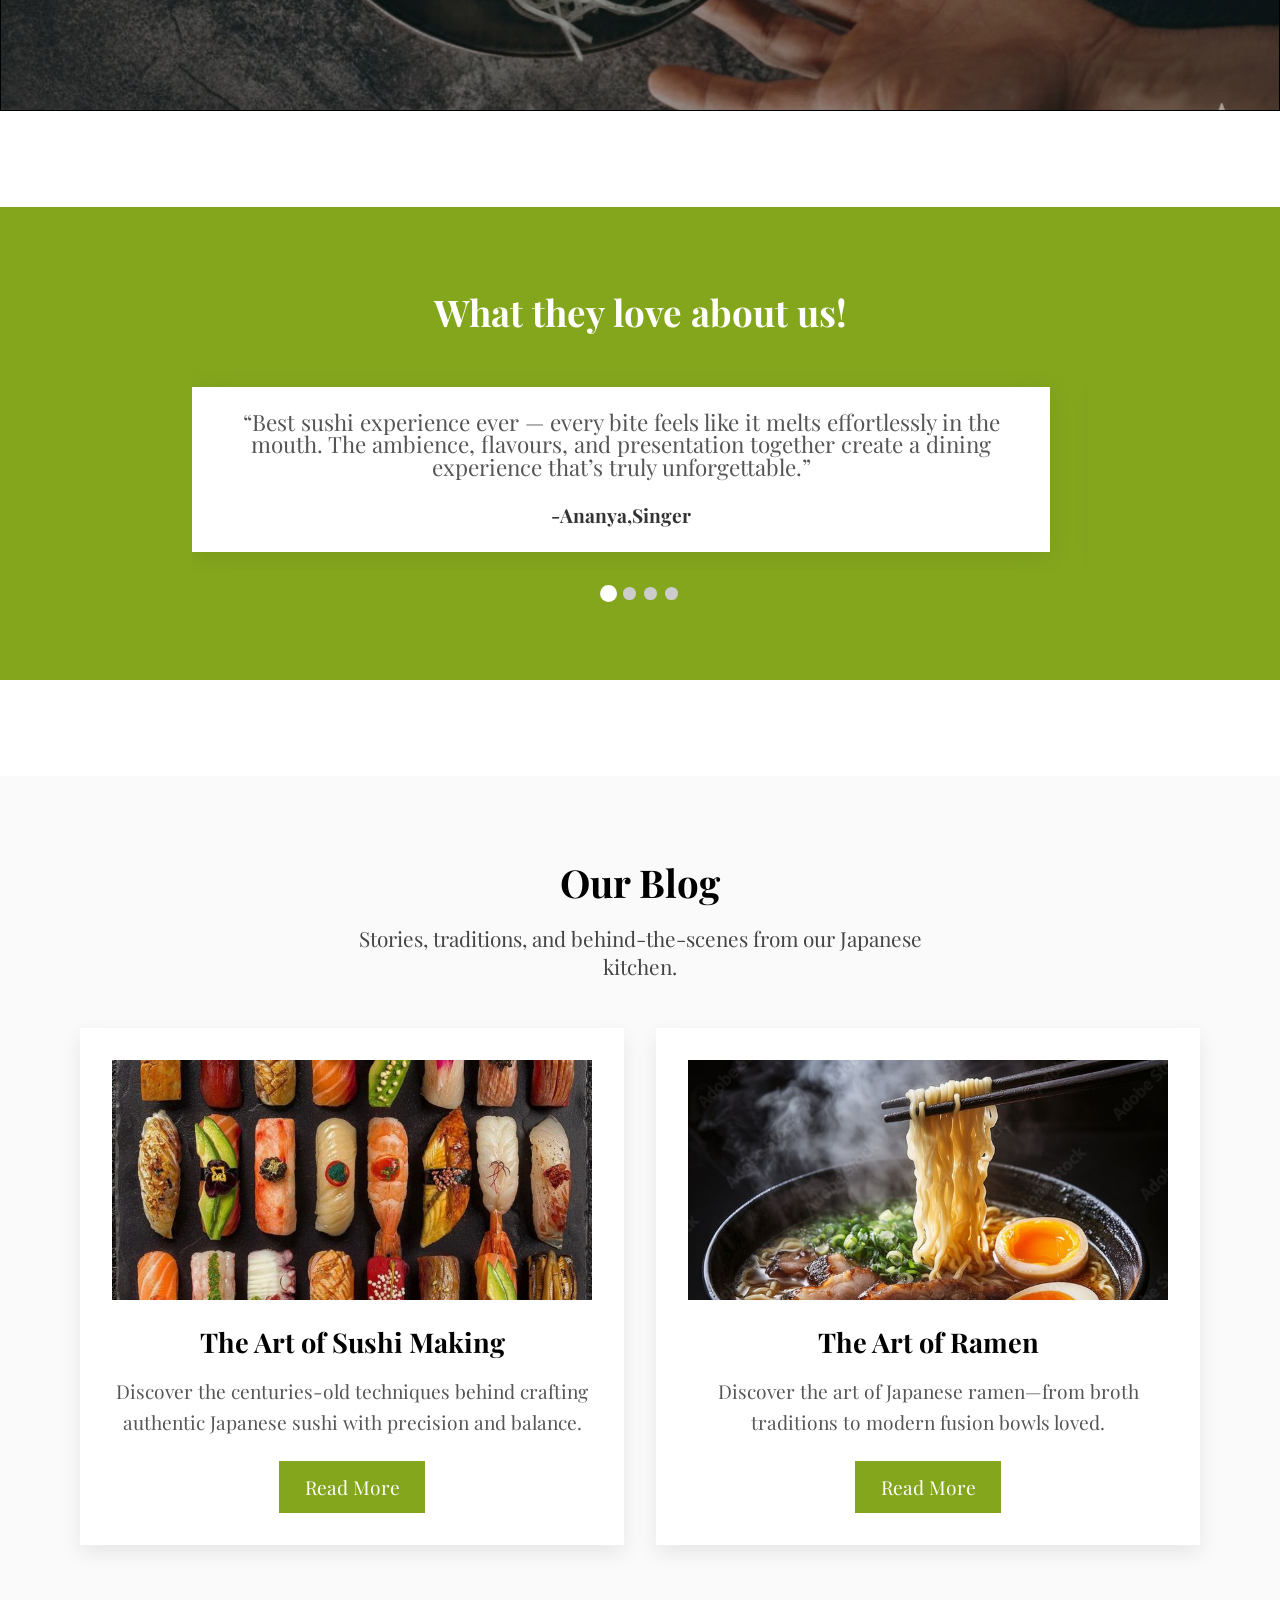
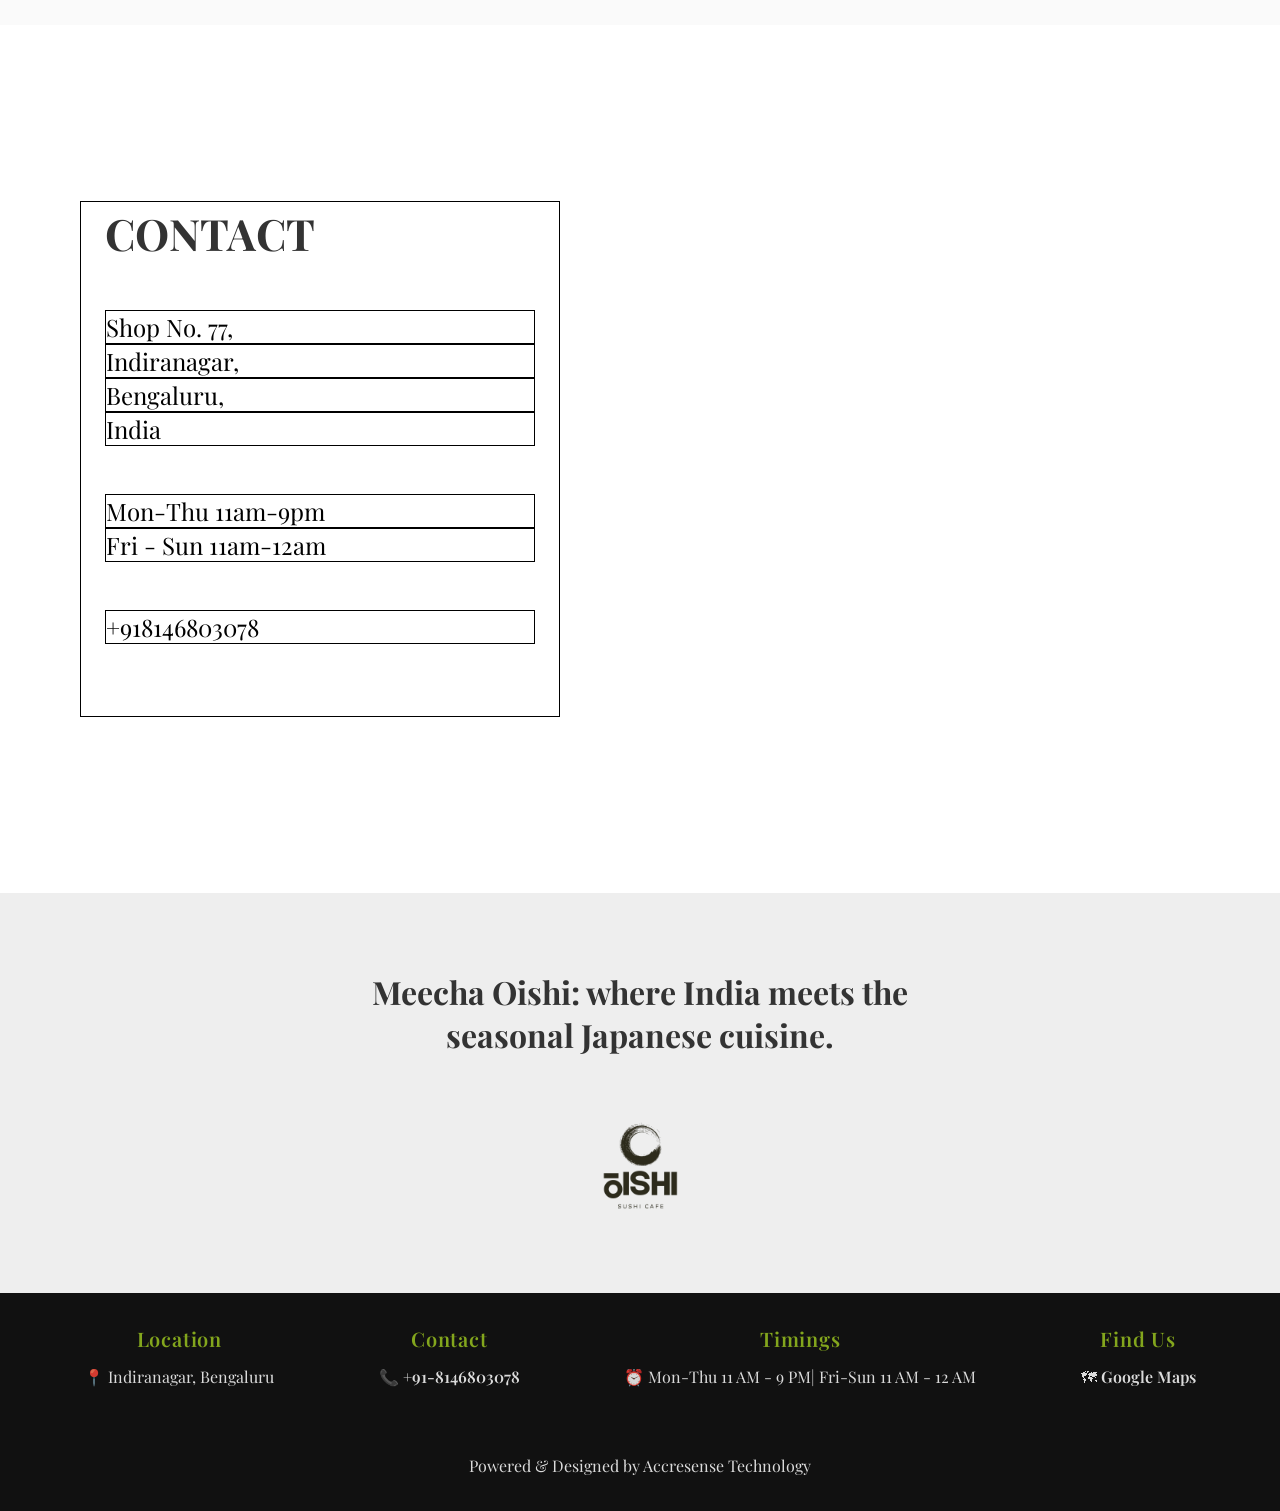
==== commit 24bbaa49: "go" ====
--- a/index.html
+++ b/index.html
@@ -34,31 +34,30 @@
             <a href="#abus">About Us</a>
             <a href="#bat">Book Table</a>
         </div>
-        <div class="hero_section">
-        </div>
-
-
-        
-           <center>
-
-            <div class="hrs">
-                <div class="text">
-                    <h2>Experience Authentic Japanese Flavors</h2>
-                    <h3>Fresh sushi, handmade ramen, and premium Japanese cuisine crafted with tradition and passion.</h3>
-                </div>
-                <div class="button">
-                    <a href="#menu">
-                        <div class="b1"><button id="but1">Explore Menu</button></div>
-                    </a>
-                    <a href="#bat">
-                        <div class="b1"><button id="but2">Book Table</button></div>
-                    </a>
-                </div>
-                
-            </div>
-           </center>
-
-        
+
+
+
+
+        <div class="text">
+            <h2>Experience Authentic Japanese Flavors</h2>
+            <h3>Fresh sushi, handmade ramen, and premium Japanese cuisine crafted with tradition and passion.</h3>
+        </div>
+
+
+
+        <div class="button">
+            <a href="#menu">
+                <div class="b1"><button id="but1">Explore Menu</button></div>
+            </a>
+            <a href="#bat">
+                <div class="b1"><button id="but2">Book Table</button></div>
+            </a>
+        </div>
+
+
+
+
+
 
     </section>
 
@@ -219,7 +218,8 @@
     <section class="signature-section">
         <div class="arch-box">
 
-            <img src="Images/Signature_Dishes/Sushi de salmão Jhow em pauzinhos em um fundo preto Closeup _ Foto Premium.jpeg" alt="">
+            <img src="Images/Signature_Dishes/Sushi de salmão Jhow em pauzinhos em um fundo preto Closeup _ Foto Premium.jpeg"
+                alt="">
         </div>
 
         <div class="signature-bg">
@@ -321,13 +321,13 @@
                     <source src="Images/instafeed/feed4.mp4" type="video/mp4">
                 </video>
             </div>
-                <!-- <img src="Images/blogs/Food photography of Japanese ramen Stock Photo.jpeg" alt="Art of Ramen"
+            <!-- <img src="Images/blogs/Food photography of Japanese ramen Stock Photo.jpeg" alt="Art of Ramen"
                     class="blog-img"> -->
-                <!-- <h3>The Art of Ramen</h3>
+            <!-- <h3>The Art of Ramen</h3>
                 <p>Discover the art of Japanese ramen—from broth traditions to modern fusion bowls loved and celebrated
                     worldwide.</p>
                 <a href="#" class="blog-btn">Read More</a> -->
-           
+
 
         </div>
     </section>
@@ -395,68 +395,72 @@
         <div class="me">
             <h2>What they love about us!</h2>
         </div>
-        
+
         <center>
-        <div class="cont_" id="reviewSlider">
-
-
-            <div class="cut1">
-                <div class="ct">
-                    <!-- <div class="cut_im"><img src="Images/revs/anaya.jpeg" alt=""></div> -->
-                    <div class="ct1">
-                        <div class="re">“Best sushi experience ever — every bite feels like it melts effortlessly in the
-                            mouth.
-                            The ambience, flavours, and presentation together create a dining experience that’s truly
-                            unforgettable.”</div>
-                        <div class="name"><b>-Ananya,Singer</b></div>
-                        <!-- <div class="st">⭐️⭐️⭐️⭐️⭐️</div> -->
+            <div class="cont_" id="reviewSlider">
+
+
+                <div class="cut1">
+                    <div class="ct">
+                        <!-- <div class="cut_im"><img src="Images/revs/anaya.jpeg" alt=""></div> -->
+                        <div class="ct1">
+                            <div class="re">“Best sushi experience ever — every bite feels like it melts effortlessly in
+                                the
+                                mouth.
+                                The ambience, flavours, and presentation together create a dining experience that’s
+                                truly
+                                unforgettable.”</div>
+                            <div class="name"><b>-Ananya,Singer</b></div>
+                            <!-- <div class="st">⭐️⭐️⭐️⭐️⭐️</div> -->
+                        </div>
                     </div>
                 </div>
-            </div>
-
-            <div class="cut1">
-                <div class="ct">
-                    <!-- <div class="cut_im"><img src="Images/revs/rohan.jpeg" alt=""></div> -->
-                    <div class="ct1">
-                        <div class="re">“Authentic, elegant, and beautifully presented — every dish reflects true
-                            Japanese
-                            craftsmanship.
-                            The balance of flavours and the calm ambience make the entire experience feel genuinely
-                            special.”
+
+                <div class="cut1">
+                    <div class="ct">
+                        <!-- <div class="cut_im"><img src="Images/revs/rohan.jpeg" alt=""></div> -->
+                        <div class="ct1">
+                            <div class="re">“Authentic, elegant, and beautifully presented — every dish reflects true
+                                Japanese
+                                craftsmanship.
+                                The balance of flavours and the calm ambience make the entire experience feel genuinely
+                                special.”
+                            </div>
+                            <div class="name"><b>-Rohan,Actor</b></div>
+                            <!-- <div class="st">⭐️⭐️⭐️⭐️⭐️</div> -->
                         </div>
-                        <div class="name"><b>-Rohan,Actor</b></div>
-                        <!-- <div class="st">⭐️⭐️⭐️⭐️⭐️</div> -->
                     </div>
                 </div>
-            </div>
-
-            <div class="cut1">
-                <div class="ct">
-                    <!-- <div class="cut_im"><img src="Images/revs/varun.jpeg" alt=""></div> -->
-                    <div class="ct1">
-                        <div class="re">“A truly good experience — everything felt smooth and well-crafted from start to
-                            finish.
-                            The warm service and inviting atmosphere made the visit even more memorable.”</div>
-                        <div class="name"><b>-Varun,Designer</b></div>
-                        <!-- <div class="st">⭐️⭐️⭐️⭐️⭐️</div> -->
+
+                <div class="cut1">
+                    <div class="ct">
+                        <!-- <div class="cut_im"><img src="Images/revs/varun.jpeg" alt=""></div> -->
+                        <div class="ct1">
+                            <div class="re">“A truly good experience — everything felt smooth and well-crafted from
+                                start to
+                                finish.
+                                The warm service and inviting atmosphere made the visit even more memorable.”</div>
+                            <div class="name"><b>-Varun,Designer</b></div>
+                            <!-- <div class="st">⭐️⭐️⭐️⭐️⭐️</div> -->
+                        </div>
                     </div>
                 </div>
-            </div>
-
-            <div class="cut1">
-                <div class="ct">
-                    <!-- <div class="cut_im"><img src="Images/revs/kriti.jpeg" alt=""></div> -->
-                    <div class="ct1">
-                        <div class="re">“The interior is beautifully designed, blending comfort with a modern aesthetic.
-                            Every corner feels thoughtfully curated, creating a calm and welcoming vibe.”</div>
-                        <div class="name"><b>-Kriti,Artist</b></div>
-                        <!-- <div class="st">⭐️⭐️⭐️⭐️⭐️</div> -->
+
+                <div class="cut1">
+                    <div class="ct">
+                        <!-- <div class="cut_im"><img src="Images/revs/kriti.jpeg" alt=""></div> -->
+                        <div class="ct1">
+                            <div class="re">“The interior is beautifully designed, blending comfort with a modern
+                                aesthetic.
+                                Every corner feels thoughtfully curated, creating a calm and welcoming vibe.”</div>
+                            <div class="name"><b>-Kriti,Artist</b></div>
+                            <!-- <div class="st">⭐️⭐️⭐️⭐️⭐️</div> -->
+                        </div>
                     </div>
                 </div>
-            </div>
-
-        </div>
-           </center>
+
+            </div>
+        </center>
 
 
 
--- a/style.css
+++ b/style.css
@@ -140,28 +140,19 @@
 
 /* .hero_section */
 
-.hero_section {
-    /* border:.1rem solid black; */
-    width:auto;
+
+.text {
+    margin-bottom: 2rem;
+    width:100%;
     height: 100%;
-    position: relative;
-    /* margin-top:.8rem; */
-    background-position: center;
-    /* object-fit: cover; */
-    /* max-height: 100%; */
     background-image: url('Images/Hero_img/hero_im.avif');
     background-repeat: no-repeat;
+    background-position: center;
     background-size:cover;
-}
-
-.text {
-    margin-bottom: 2rem;
-    /* border: .1rem solid black; */
-    position: absolute;
-    top: 50%;
-    text-align: center;
-    justify-self: center;
+    justify-content: center;
     align-items: center;
+    display:flex;
+    flex-direction: column;
     color: #333;
 
 }
@@ -169,14 +160,12 @@
 .text h2 {
     margin-bottom: 1rem;
     font-size: 3.5rem;
-    font-weight: bolder;
-    text-align: center;
 
 }
 
 .text h3 {
     font-size: 1.2rem;
-    text-align: center;
+    /* text-align: center; */
 
 }
 
@@ -184,7 +173,9 @@
     display: flex;
     justify-content: center;
     align-items: center;
-
+    /* border:.1rem solid black; */
+    margin-top:2rem;
+    margin-bottom:6rem;
 }
 
 .b1 button {
@@ -295,7 +286,7 @@
 
 .about-image {
     /* border:.1rem solid black; */
-    width: 40%;
+    width:30rem;
 
     /* height:100%; */
 
@@ -308,9 +299,10 @@
 }
 
 .about-text {
-
-    /* border:.1rem solid black; */
-    width: 30%;
+    margin-top:2rem;
+
+    /* border:.1rem solid black; */
+    width:25rem;
 }
 
 .about-text p {
@@ -320,7 +312,7 @@
     margin-bottom: 1rem;
     color: #ffff;
     width: 100%;
-    /* text-align: justify; */
+    text-align: justify;
     /* width: 17rem; */
     /* border:.1rem solid white; */
 }
@@ -451,12 +443,10 @@
     margin-top: 4rem;
     /* border: .1rem solid black; */
     /* background-image: url('Images/chef/myback.avif'); */
-    background-repeat: no-repeat;
-    background-size: cover;
-    background-position: center;
-    height: 50%;
-    display: flex;
-    justify-content: space-around;
+    background-color: #eee;
+    height:25rem;
+    display: flex;
+    justify-content:center;
     align-items: center;
     flex-direction: column;
     /* margin-bottom: 2rem; */
@@ -477,6 +467,7 @@
 
 .brand-story img {
     width: 6rem;
+    margin-top:4rem;
 
     /* border: .1rem solid black; */
     /* opacity: 0.9; */
@@ -863,6 +854,7 @@
 
 .name {
     font-size: 1.2rem;
+    margin-top:1.5rem;
     color: #333;
     width: fit-content;
 }
@@ -1059,8 +1051,10 @@
     cursor: pointer;
 }
 
-.loca p {
-    font-size: 1.2rem;
+.loca p, .mob p,.time p {
+    font-size: 1.5rem;
+    border:.1rem solid;
+
 
 }
 
@@ -1076,15 +1070,15 @@
 .images-l {
     
     /* border:.1rem solid black; */
-    width: 60%;
+    width:30rem;
 }
 
 .con-txt {
-    width: 40%;
+    width:30rem;
     /* height: 28rem; */
     
-    margin-top:2.5rem;
-    /* border:.1rem solid black; */
+    /* margin-top:2.5rem; */
+    border:.1rem solid black;
     padding: 1.5rem;
     padding-top: .1rem;
 }
@@ -1257,6 +1251,11 @@
 
 }
 
+.con-txt
+{
+    margin-top:2.5rem;
+}
+
     .about-grid,.cont-m
     {
         align-items: center;
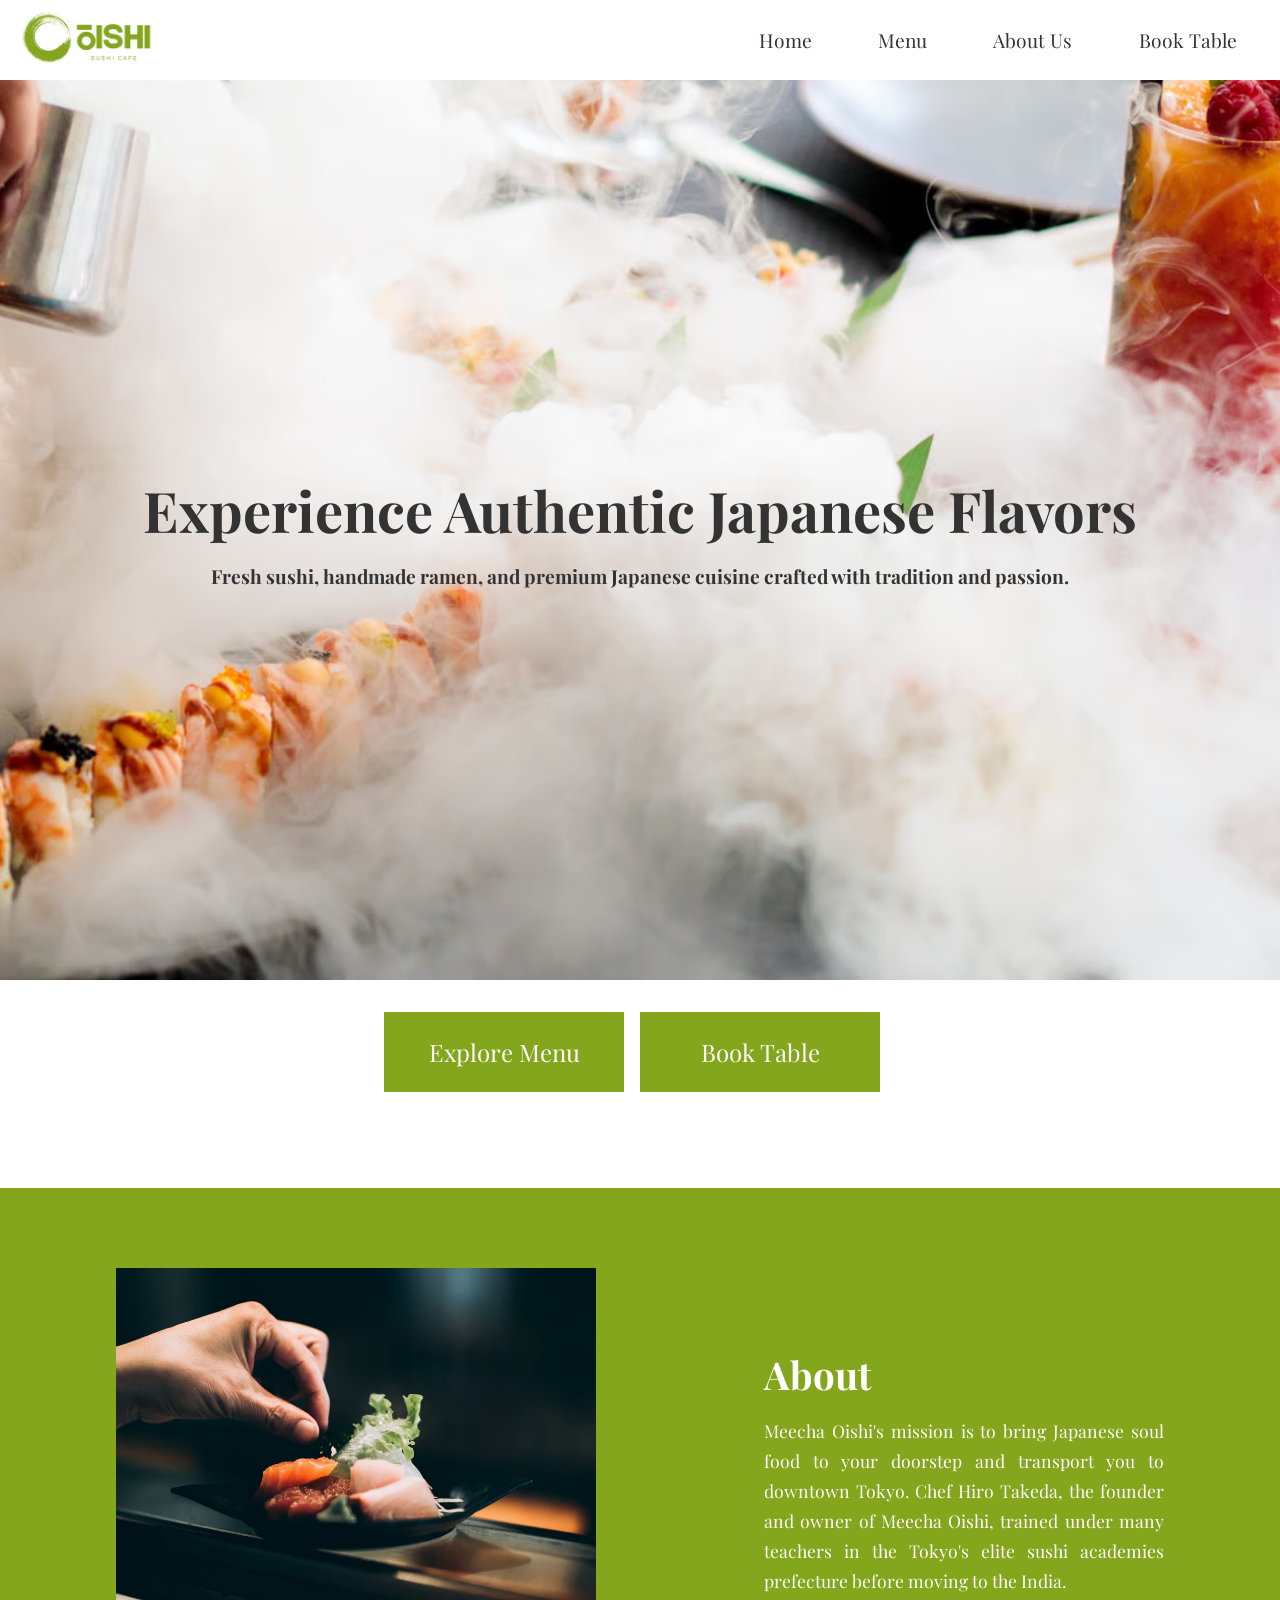
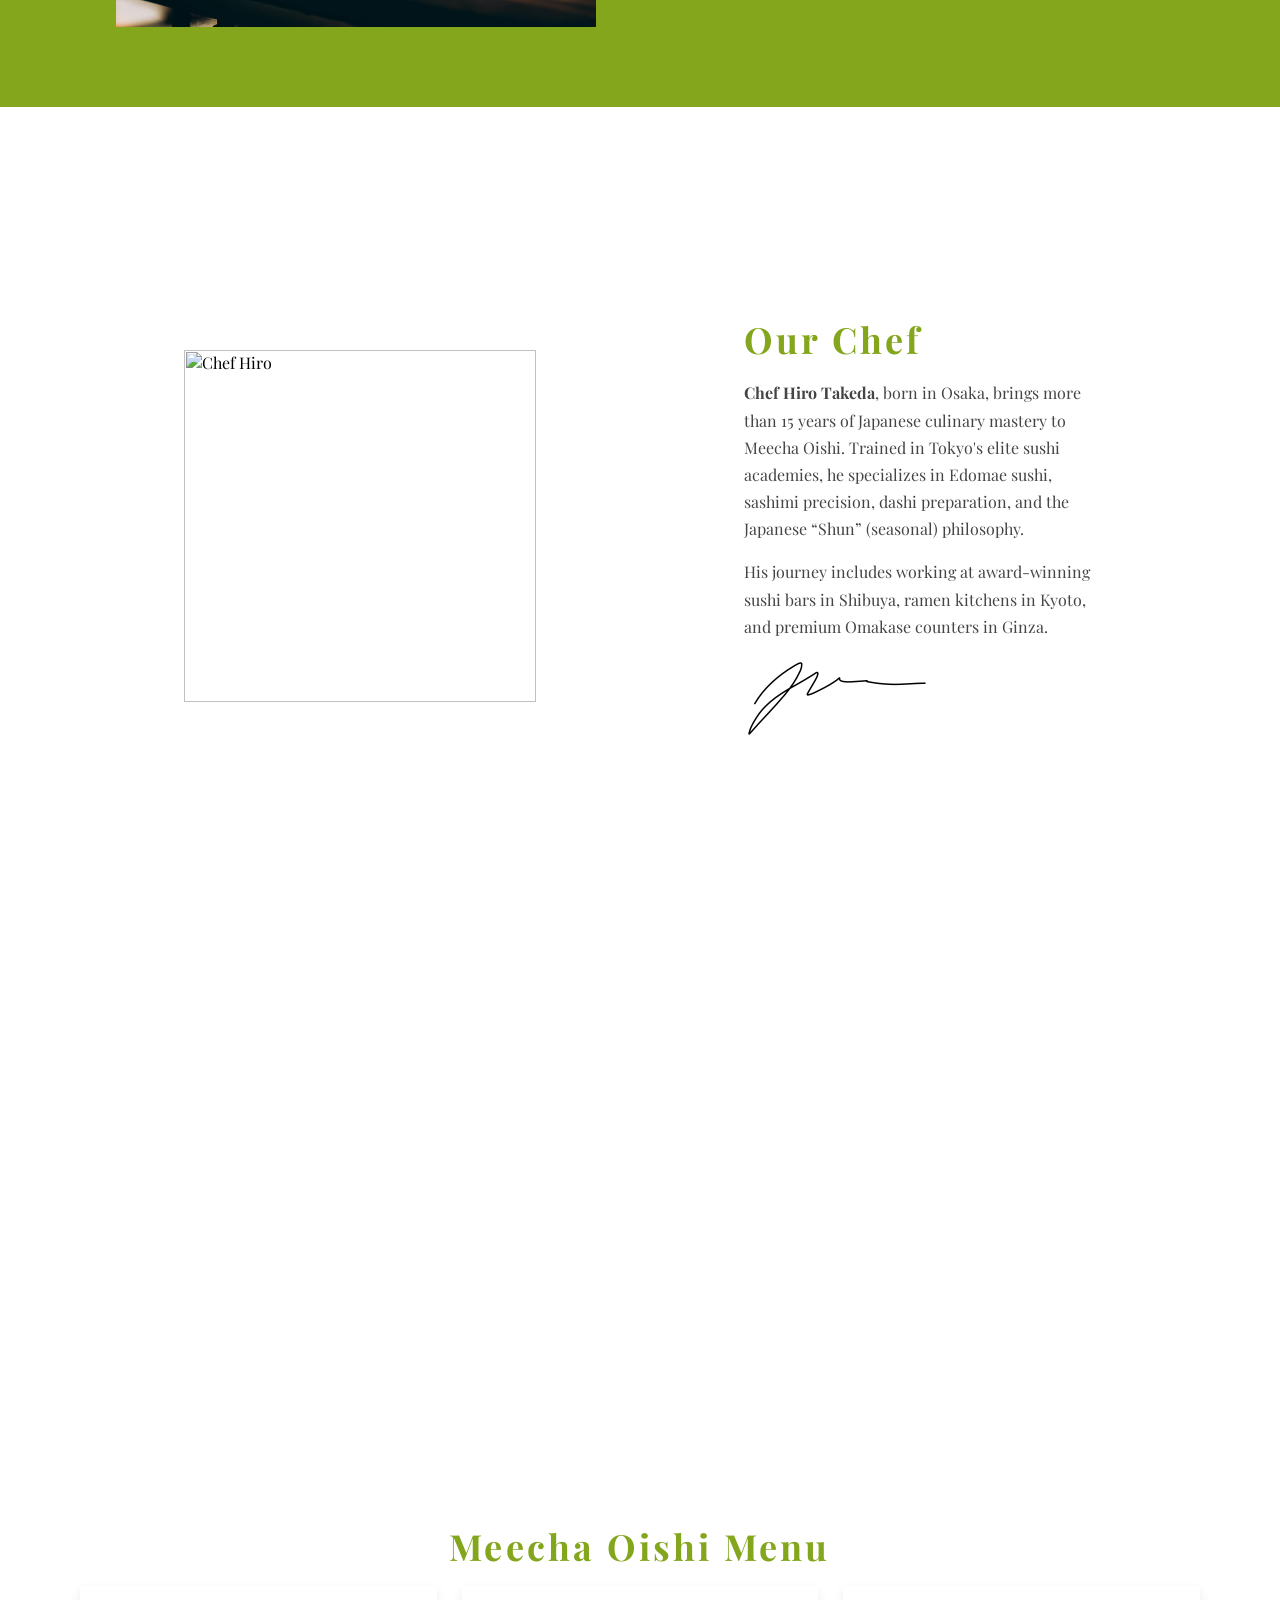
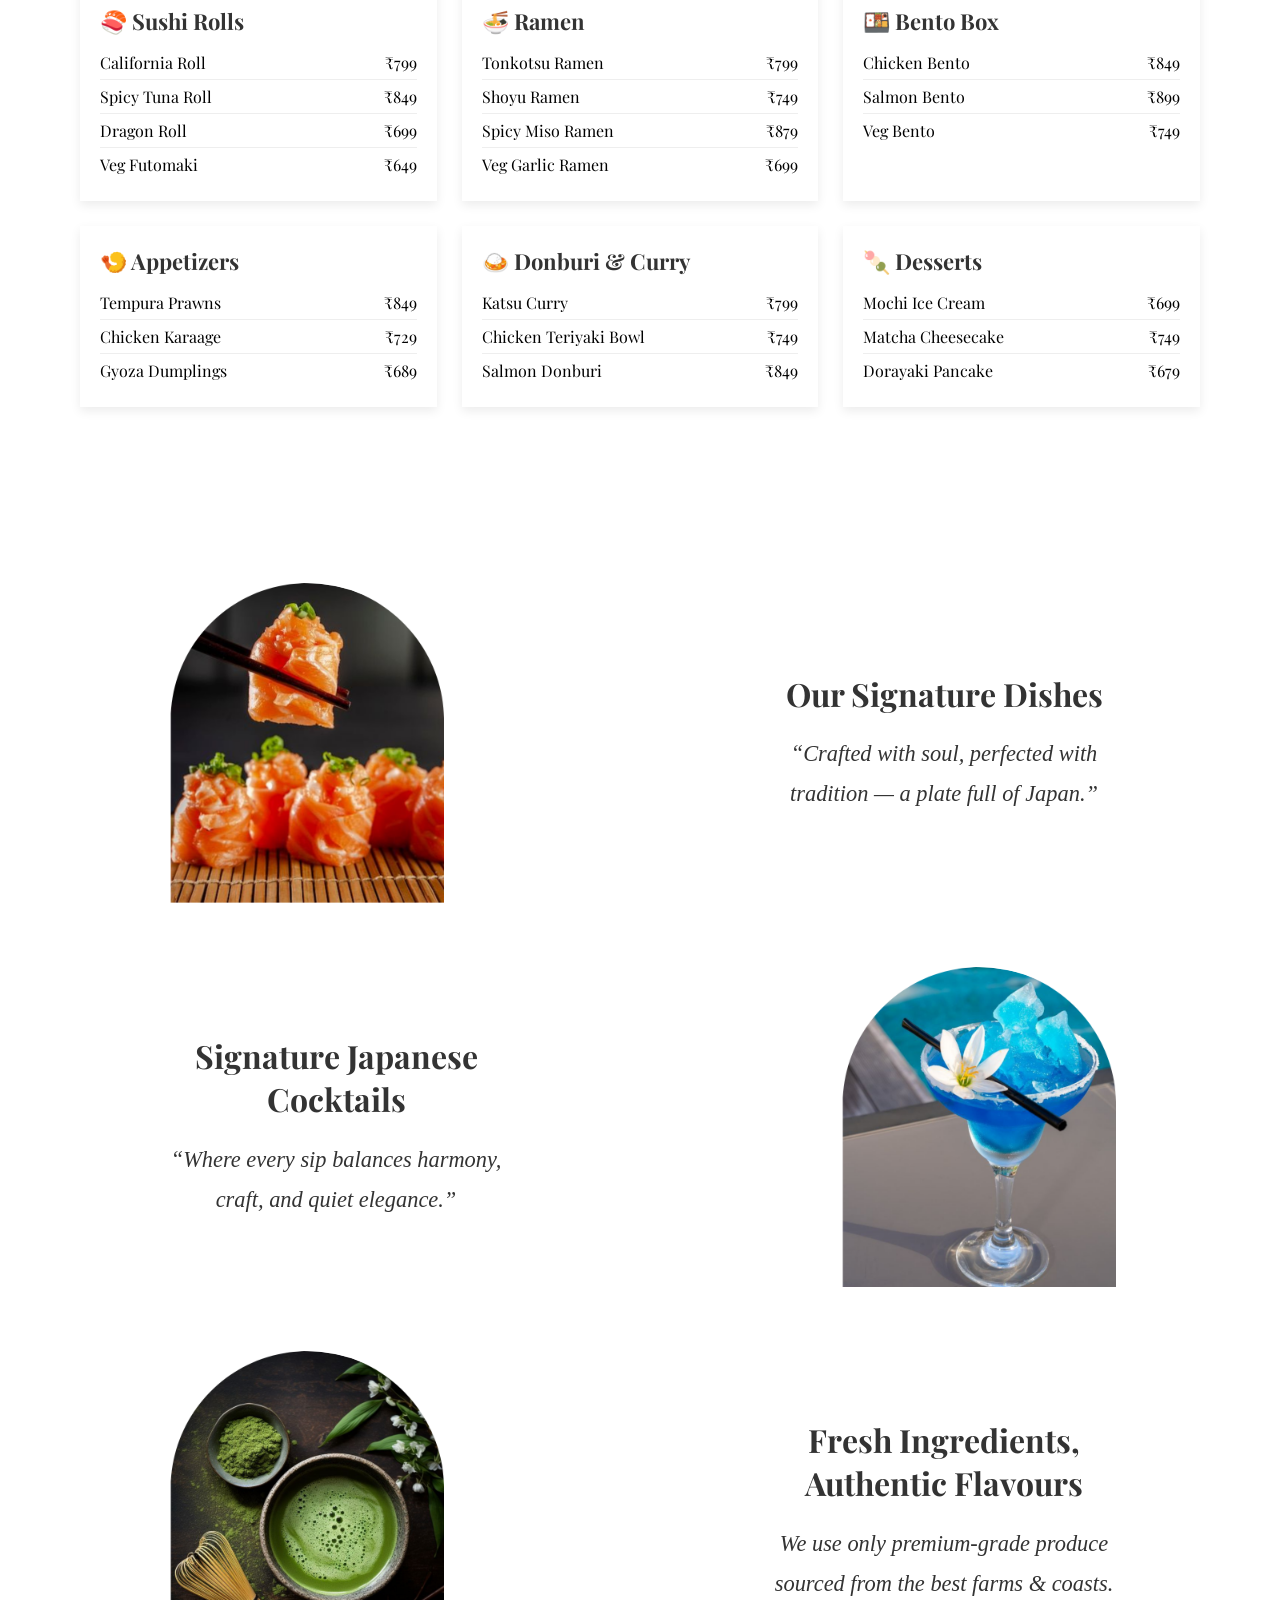
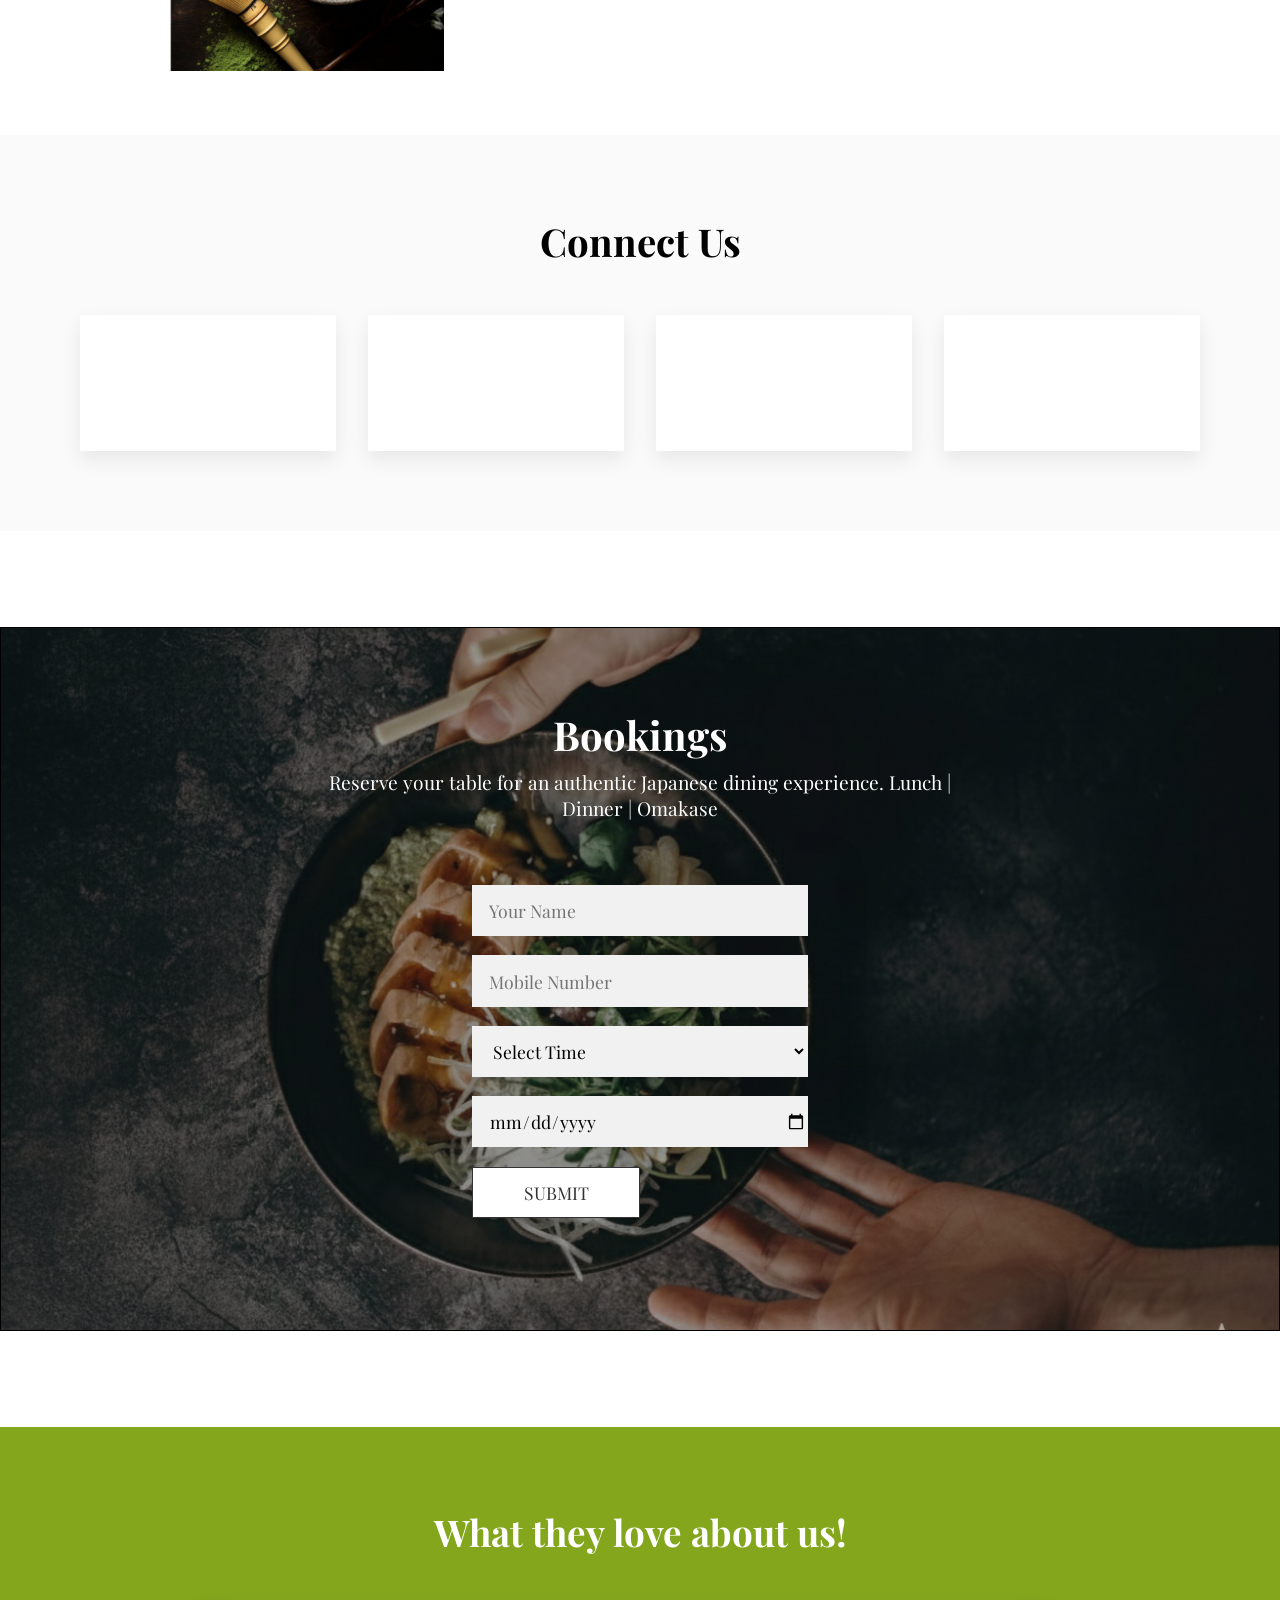
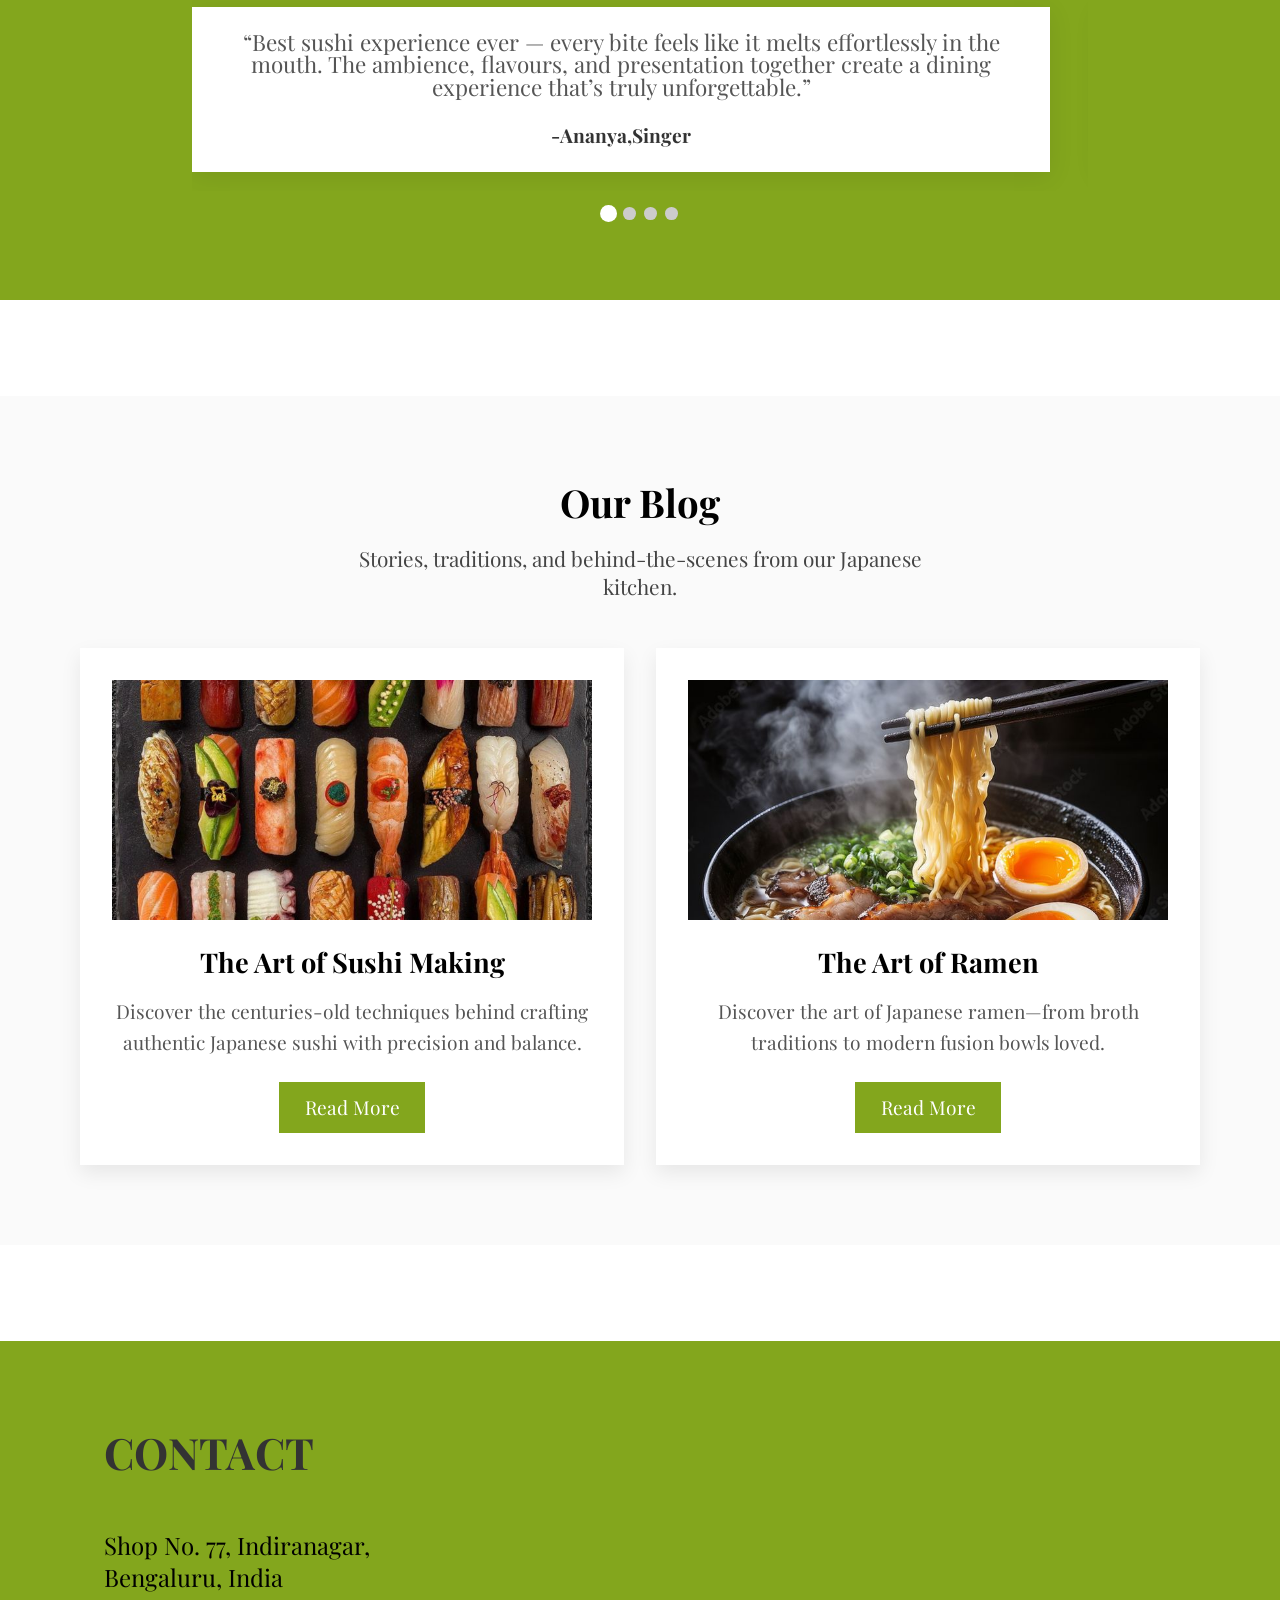
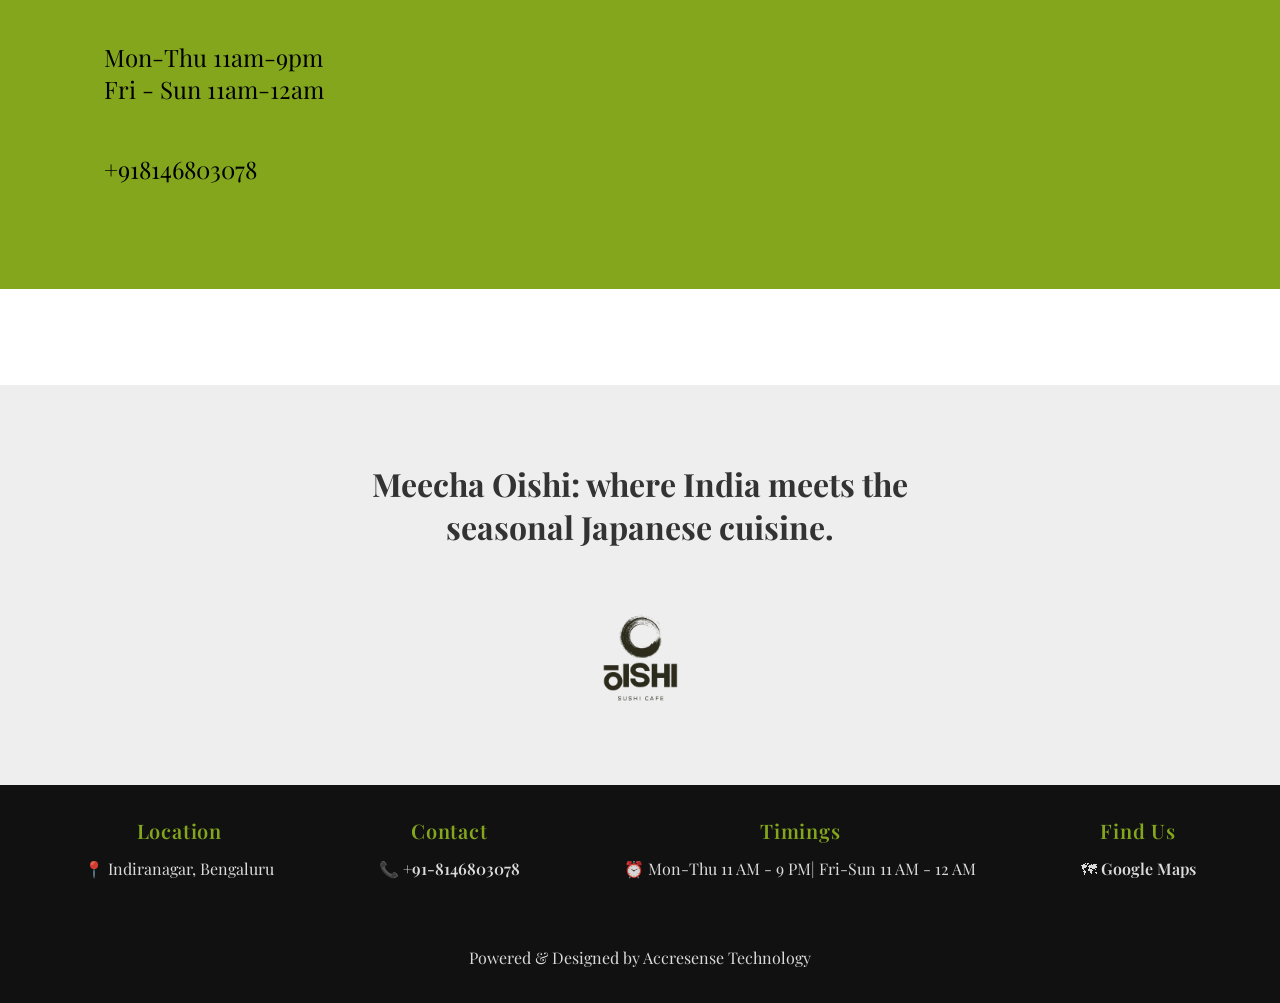
==== commit 2974d57f: "go" ====
--- a/index.html
+++ b/index.html
@@ -39,8 +39,14 @@
 
 
         <div class="text">
-            <h2>Experience Authentic Japanese Flavors</h2>
-            <h3>Fresh sushi, handmade ramen, and premium Japanese cuisine crafted with tradition and passion.</h3>
+            <div>
+                <h2>Experience Authentic Japanese Flavors</h2>
+
+            </div>
+            <div>
+                <h3>Fresh sushi, handmade ramen, and premium Japanese cuisine crafted with tradition and passion.</h3>
+
+            </div>
         </div>
 
 
@@ -218,8 +224,7 @@
     <section class="signature-section">
         <div class="arch-box">
 
-            <img src="Images/Signature_Dishes/Sushi de salmão Jhow em pauzinhos em um fundo preto Closeup _ Foto Premium.jpeg"
-                alt="">
+            <img src="Images/Signature_Dishes/sig1.png" alt="">
         </div>
 
         <div class="signature-bg">
@@ -240,7 +245,7 @@
     <section class="cocktail-section">
         <div class="arch-box">
 
-            <img src="Images/japanese_cocktail/blue logan.jpeg" alt="">
+            <img src="Images/Signature_Dishes/sig2.png" alt="">
         </div>
 
 
@@ -256,7 +261,7 @@
     <section class="ingredient-section">
         <div class="arch-box">
 
-            <img src="Images/Ingredients/matcha.jpeg" alt="">
+            <img src="Images/Signature_Dishes/sig3.png" alt="">
         </div>
 
         <div class="ingredient-bg">
@@ -270,18 +275,19 @@
 
 
     <section id="blog" class="blog-section">
-        <!-- <div class="blog-heading">
-            <h2>Instagram Feeds</h2>
-            <p>Stories, traditions, and behind-the-scenes from our Japanese kitchen.</p>
-        </div> -->
+        <div class="blog-heading">
+            <h2>Connect Us</h2>
+            <!-- <p>Stories, traditions, and behind-the-scenes from our Japanese kitchen.</p> -->
+        </div>
 
         <div class="insta-grid">
 
             <!-- Blog 1 -->
             <div class="inst-card">
-                <video autoplay loop muted playsinline class="ins-vid">
-                    <source src="Images/instafeed/feed1.mp4" type="video/mp4">
-                </video>
+                <a href="https://www.instagram.com/reel/DRXk3u_AbGg/?utm_source=ig_web_copy_link&igsh=MzRlODBiNWFlZA=="><video
+                        autoplay loop muted playsinline class="ins-vid">
+                        <source src="Images/instafeed/feed1.mp4" type="video/mp4">
+                    </video></a>
 
                 <!-- <img src="Images/blogs/download (1).jpeg" alt="Art of Sushi Making" class="blog-img"> -->
                 <!-- <h3>The Art of Sushi Making</h3>
@@ -292,9 +298,10 @@
 
             <!-- Blog 2 -->
             <div class="inst-card">
-                <video autoplay loop muted playsinline class="ins-vid">
-                    <source src="Images/instafeed/feed2.mp4" type="video/mp4">
-                </video>
+                <a href="https://www.instagram.com/reel/DRXkVNTgXZW/?utm_source=ig_web_copy_link&igsh=MzRlODBiNWFlZA=="><video
+                        autoplay loop muted playsinline class="ins-vid">
+                        <source src="Images/instafeed/feed2.mp4" type="video/mp4">
+                    </video></a>
                 <!-- <img src="Images/blogs/Shop Tea Gifts_ Perfect Tea Gift Sets for Every Occasion - Harney & Sons Fine Teas.jpeg"
                     alt="Japanese Tea Culture" class="blog-img"> -->
                 <!-- <h3>Japanese Tea Culture</h3>
@@ -305,9 +312,10 @@
 
             <!-- Blog 3 -->
             <div class="inst-card">
-                <video autoplay loop muted playsinline class="ins-vid">
-                    <source src="Images/instafeed/feed3.mp4" type="video/mp4">
-                </video>
+                <a href="https://www.instagram.com/reel/DRXi1F_gXzx/?utm_source=ig_web_copy_link&igsh=MzRlODBiNWFlZA=="><video
+                        autoplay loop muted playsinline class="ins-vid">
+                        <source src="Images/instafeed/feed3.mp4" type="video/mp4">
+                    </video></a>
                 <!-- <img src="Images/blogs/Uncover the Marvels of Japan_ Your Complete Travel Guide is Here!.jpeg"
                     alt="Tokyo Street Food" class="blog-img">--->
                 <!-- <h3>Tokyo Street Food</h3>
@@ -317,9 +325,10 @@
             </div>
 
             <div class="inst-card">
-                <video autoplay loop muted playsinline class="ins-vid">
-                    <source src="Images/instafeed/feed4.mp4" type="video/mp4">
-                </video>
+                <a href="https://www.instagram.com/reel/DRXVegNASKo/?utm_source=ig_web_copy_link&igsh=MzRlODBiNWFlZA=="><video
+                        autoplay loop muted playsinline class="ins-vid">
+                        <source src="Images/instafeed/feed4.mp4" type="video/mp4">
+                    </video></a>
             </div>
             <!-- <img src="Images/blogs/Food photography of Japanese ramen Stock Photo.jpeg" alt="Art of Ramen"
                     class="blog-img"> -->
@@ -551,10 +560,8 @@
                     <h2>CONTACT</h2>
                 </div>
                 <div class="loca">
-                    <p>Shop No. 77,</p>
-                    <p>Indiranagar,</p>
-                    <p>Bengaluru,</p>
-                    <p>India</p>
+                    <p>Shop No. 77, Indiranagar,</p>
+                    <p>Bengaluru, India</p>
                 </div>
                 <div class="time">
                     <p>Mon-Thu 11am-9pm</p>
@@ -562,13 +569,15 @@
                 </div>
 
                 <div class="mob">
-                    <p>+918146803078</p>
-                </div>
-                <div class="social">
+                    <p>
+                    <i class="fa-solid fa-phone"></i>
+                    +918146803078</p>
+                </div>
+                <!-- <div class="social">
                     <div class="ms"><i class="fa-brands fa-instagram"></i></div>
                     <div class="ms"><i class="fa-brands fa-facebook"></i></div>
                     <div class="ms"><i class="fa-brands fa-twitter"></i></div>
-                </div>
+                </div> -->
             </div>
 
             <div class="images-l">
--- a/style.css
+++ b/style.css
@@ -153,6 +153,7 @@
     align-items: center;
     display:flex;
     flex-direction: column;
+    text-align: center;
     color: #333;
 
 }
@@ -1023,6 +1024,12 @@
     background: #708e13;
 }
 
+.Loc
+{
+    /* border:.1rem solid black; */
+    background-color: #83a61d;
+    /* color:#ffff; */
+}
 
 .cont-m {
     display: flex;
@@ -1033,33 +1040,24 @@
 
 .loca,
 .time,
-.mob,
-.social {
+.mob {
     /* border:.1rem solid black; */
     margin-top: 3rem;
 }
 
-.social {
-    display: flex;
-
-}
-
-.ms i {
-    font-size: 1.5rem;
-    /* border: .1rem solid black; */
-    margin-right: 1rem;
-    cursor: pointer;
-}
+
+
 
 .loca p, .mob p,.time p {
     font-size: 1.5rem;
-    border:.1rem solid;
+    /* border:.1rem solid; */
 
 
 }
 
 .me_l {
     color: #333;
+    /* color:#fff; */
     /* border:.1rem solid; */
     /* margin-bottom:0; */
     font-size: 1.8rem;
@@ -1078,7 +1076,7 @@
     /* height: 28rem; */
     
     /* margin-top:2.5rem; */
-    border:.1rem solid black;
+    /* border:.1rem solid black; */
     padding: 1.5rem;
     padding-top: .1rem;
 }
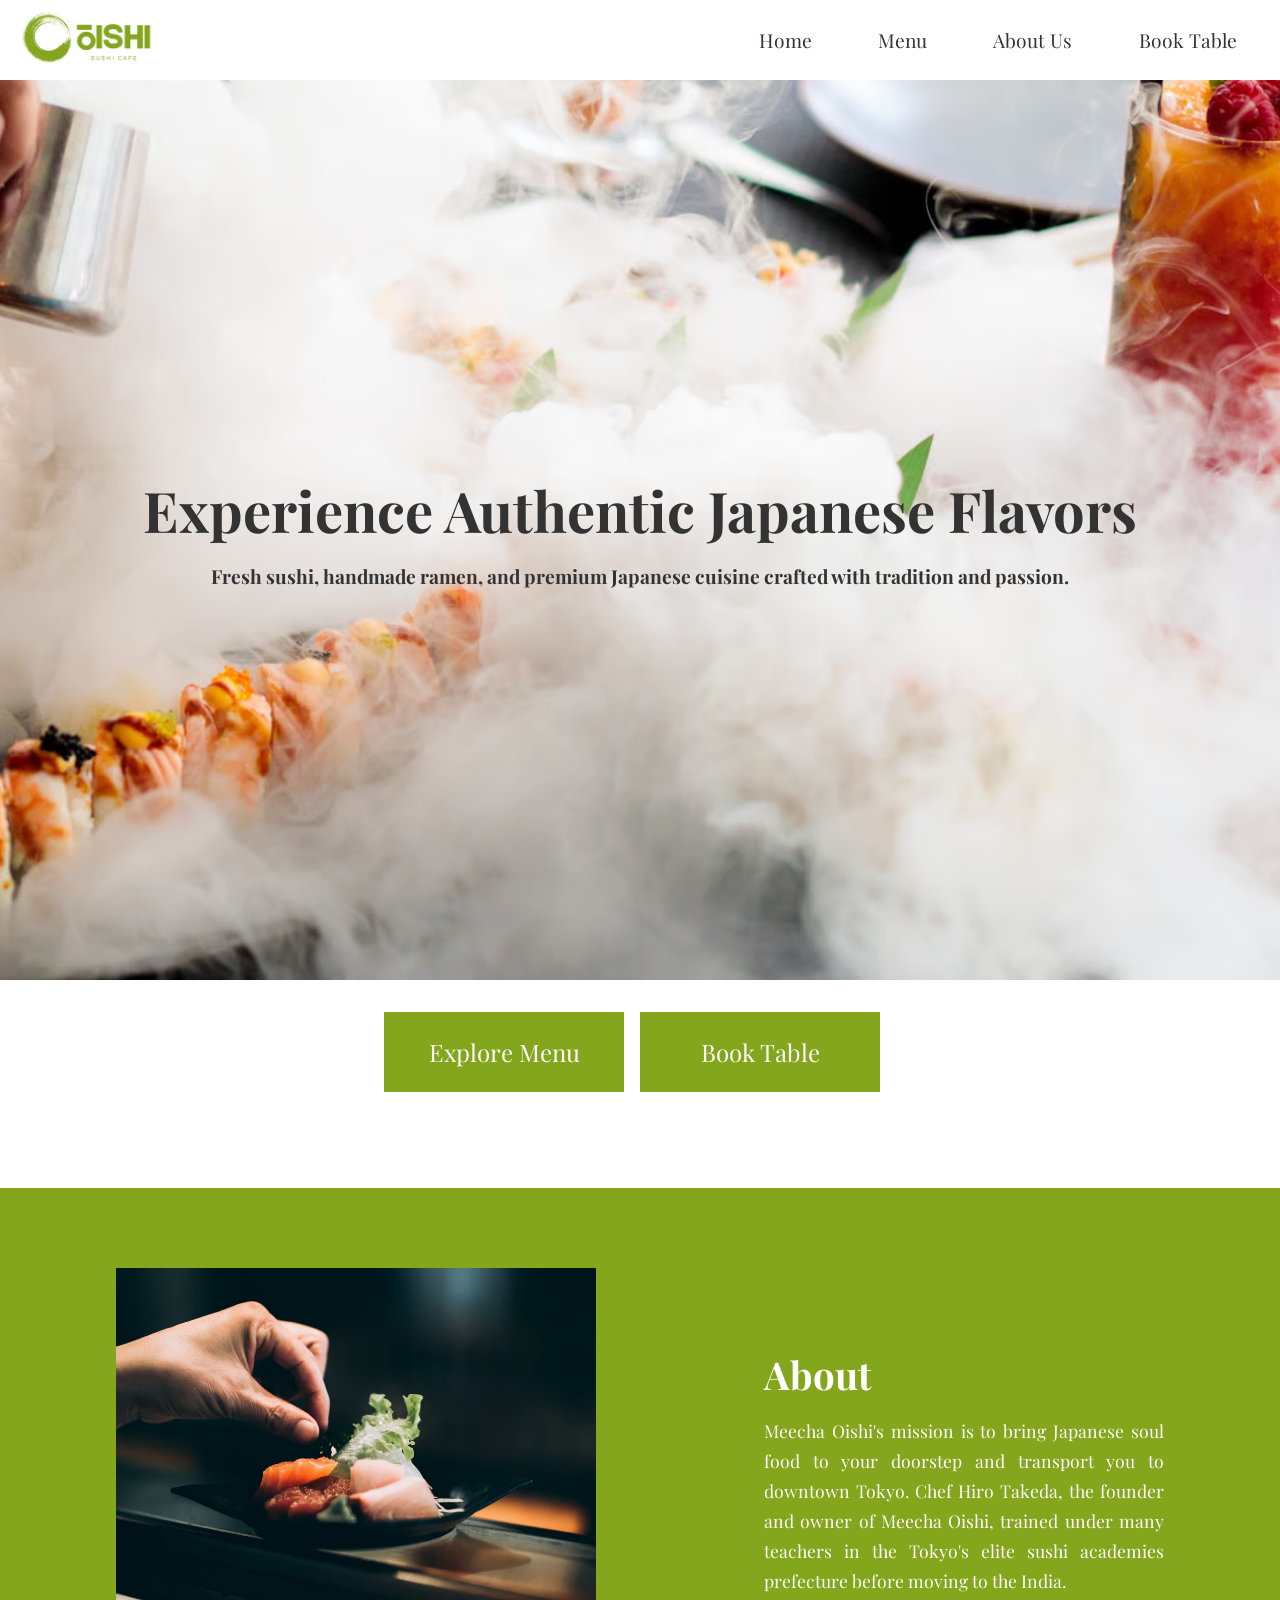
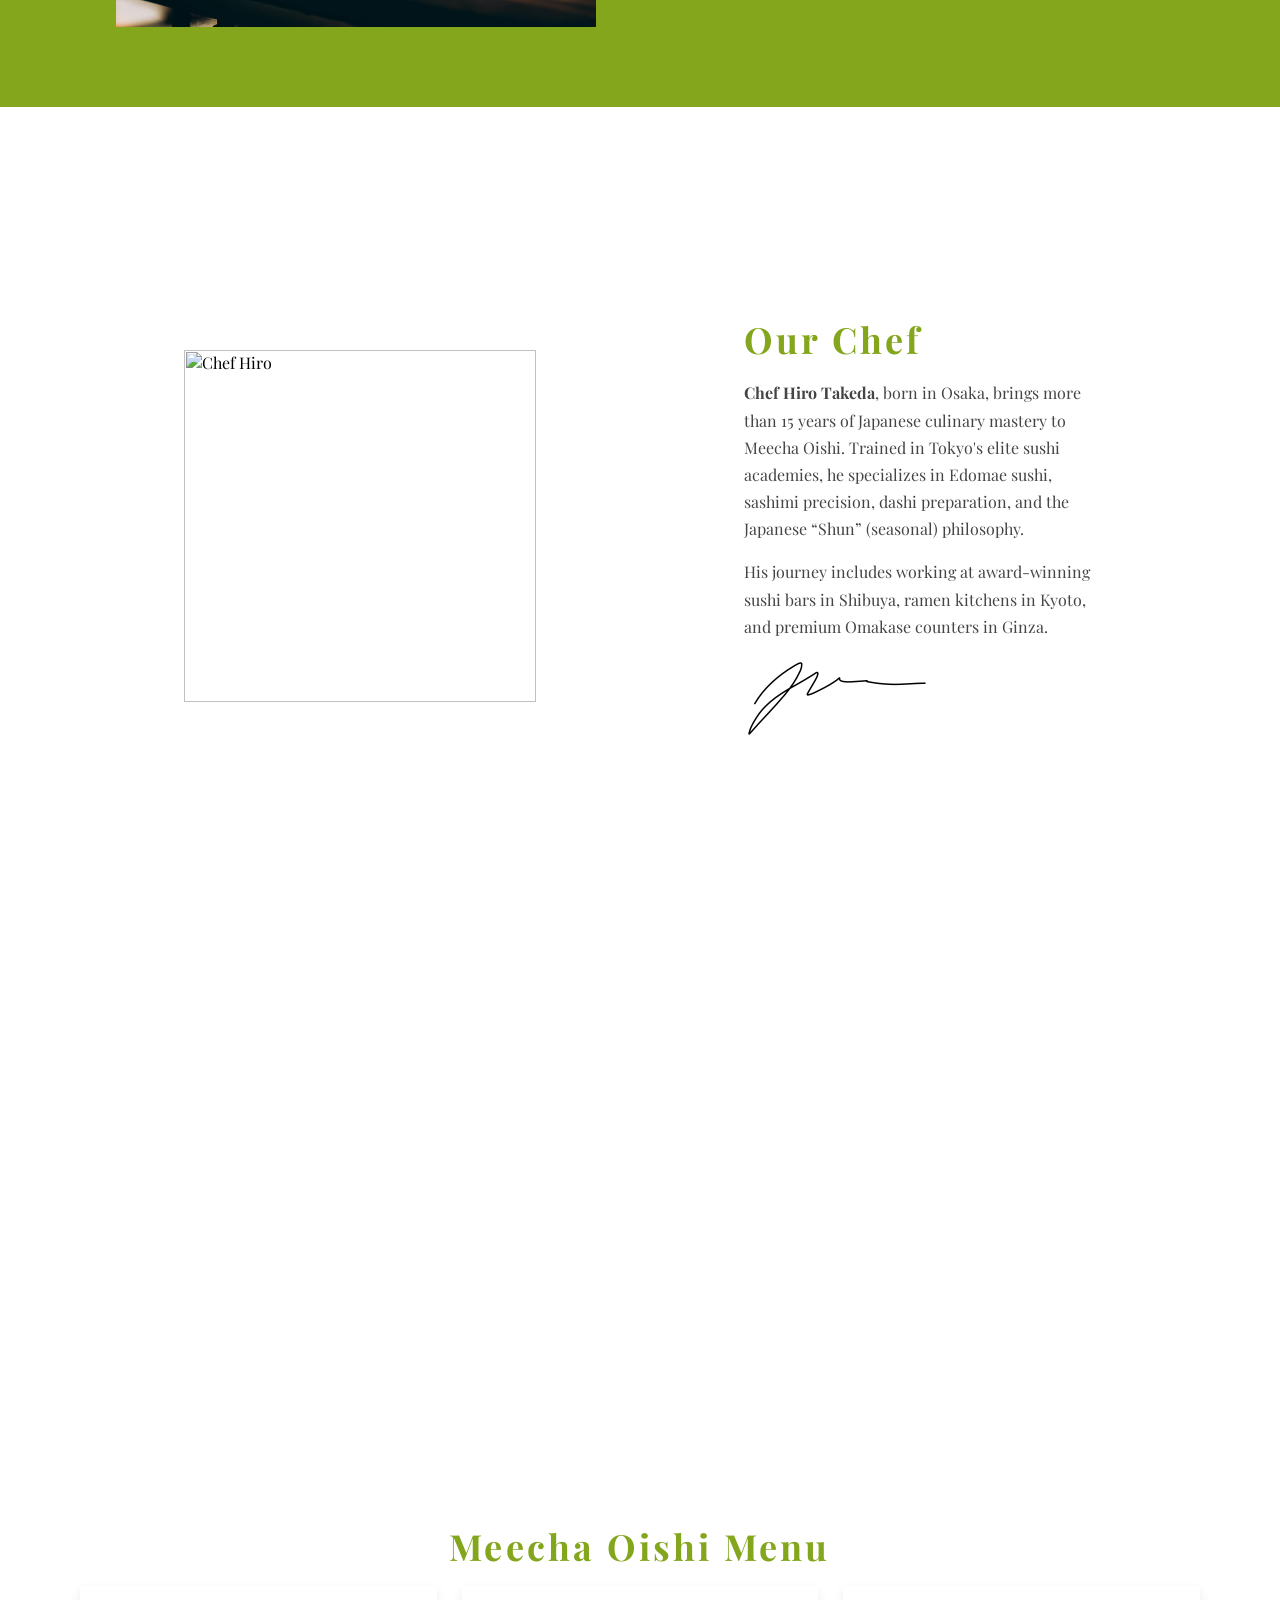
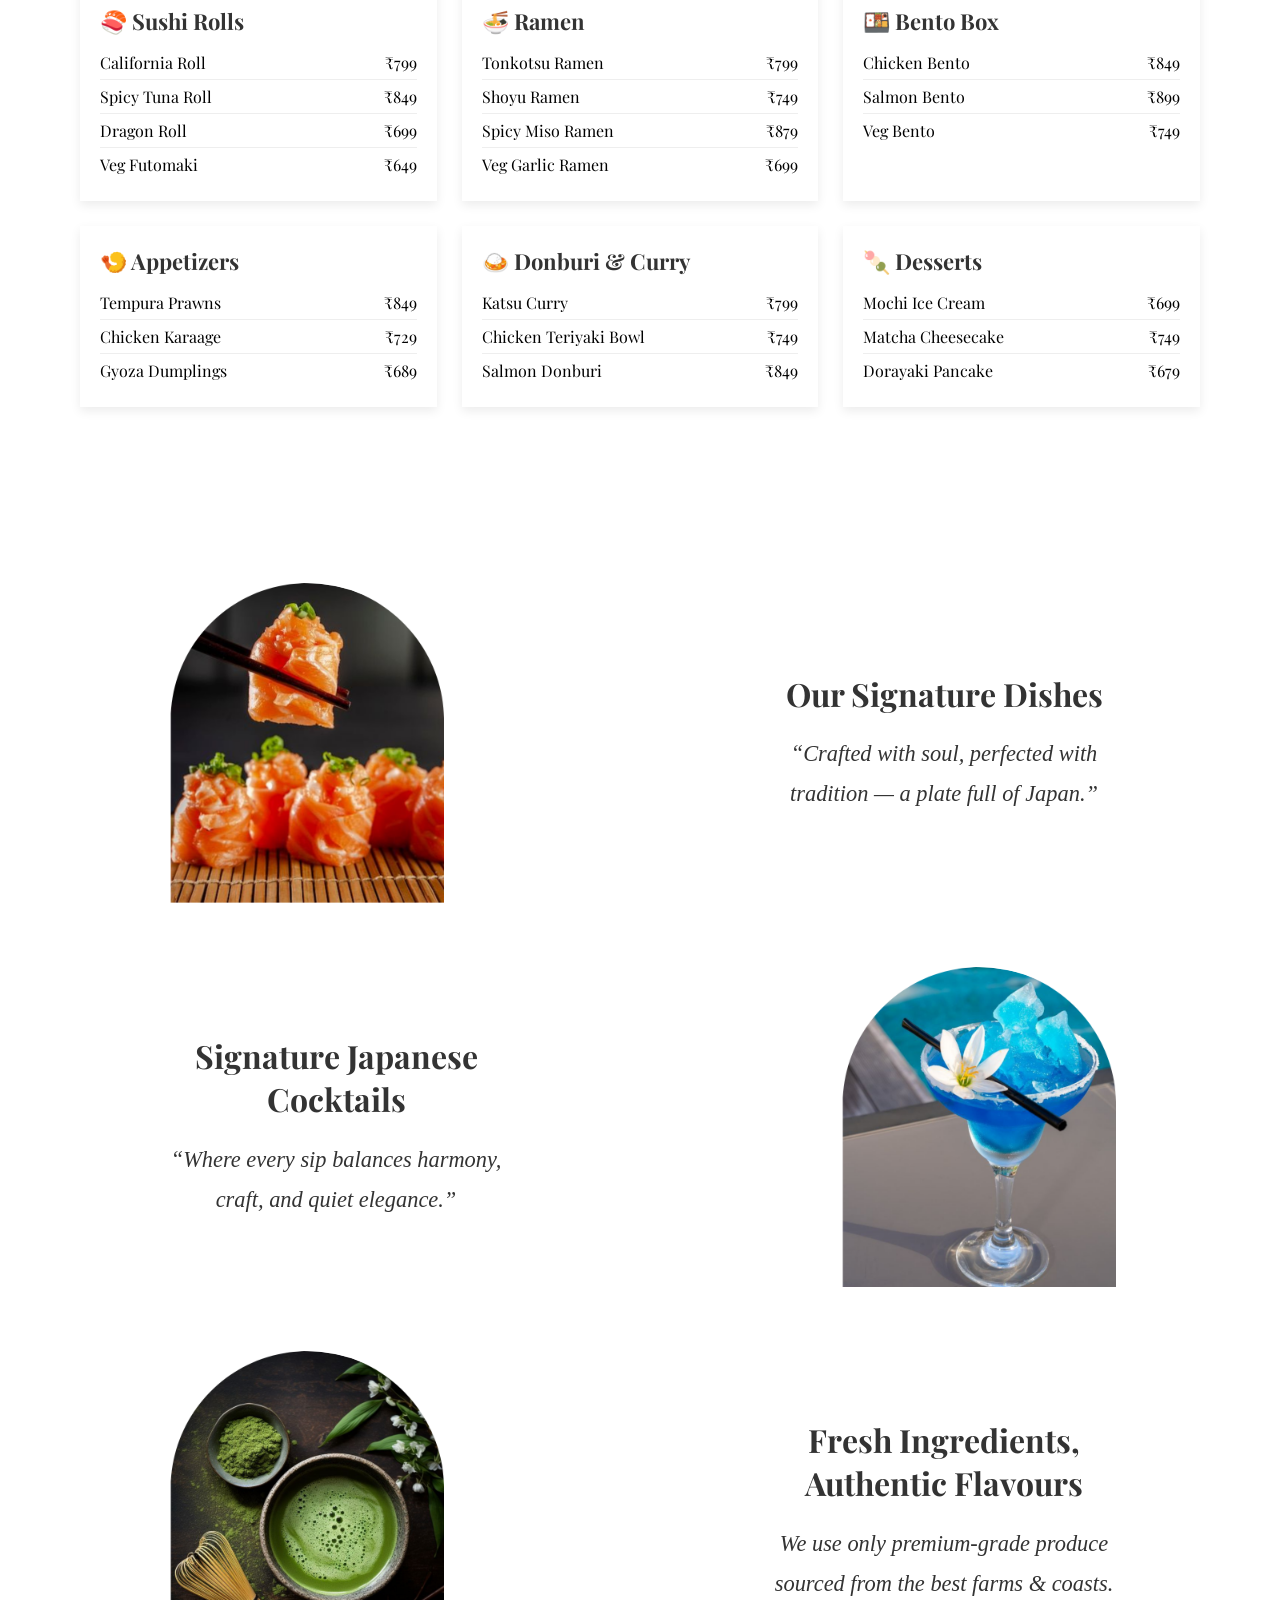
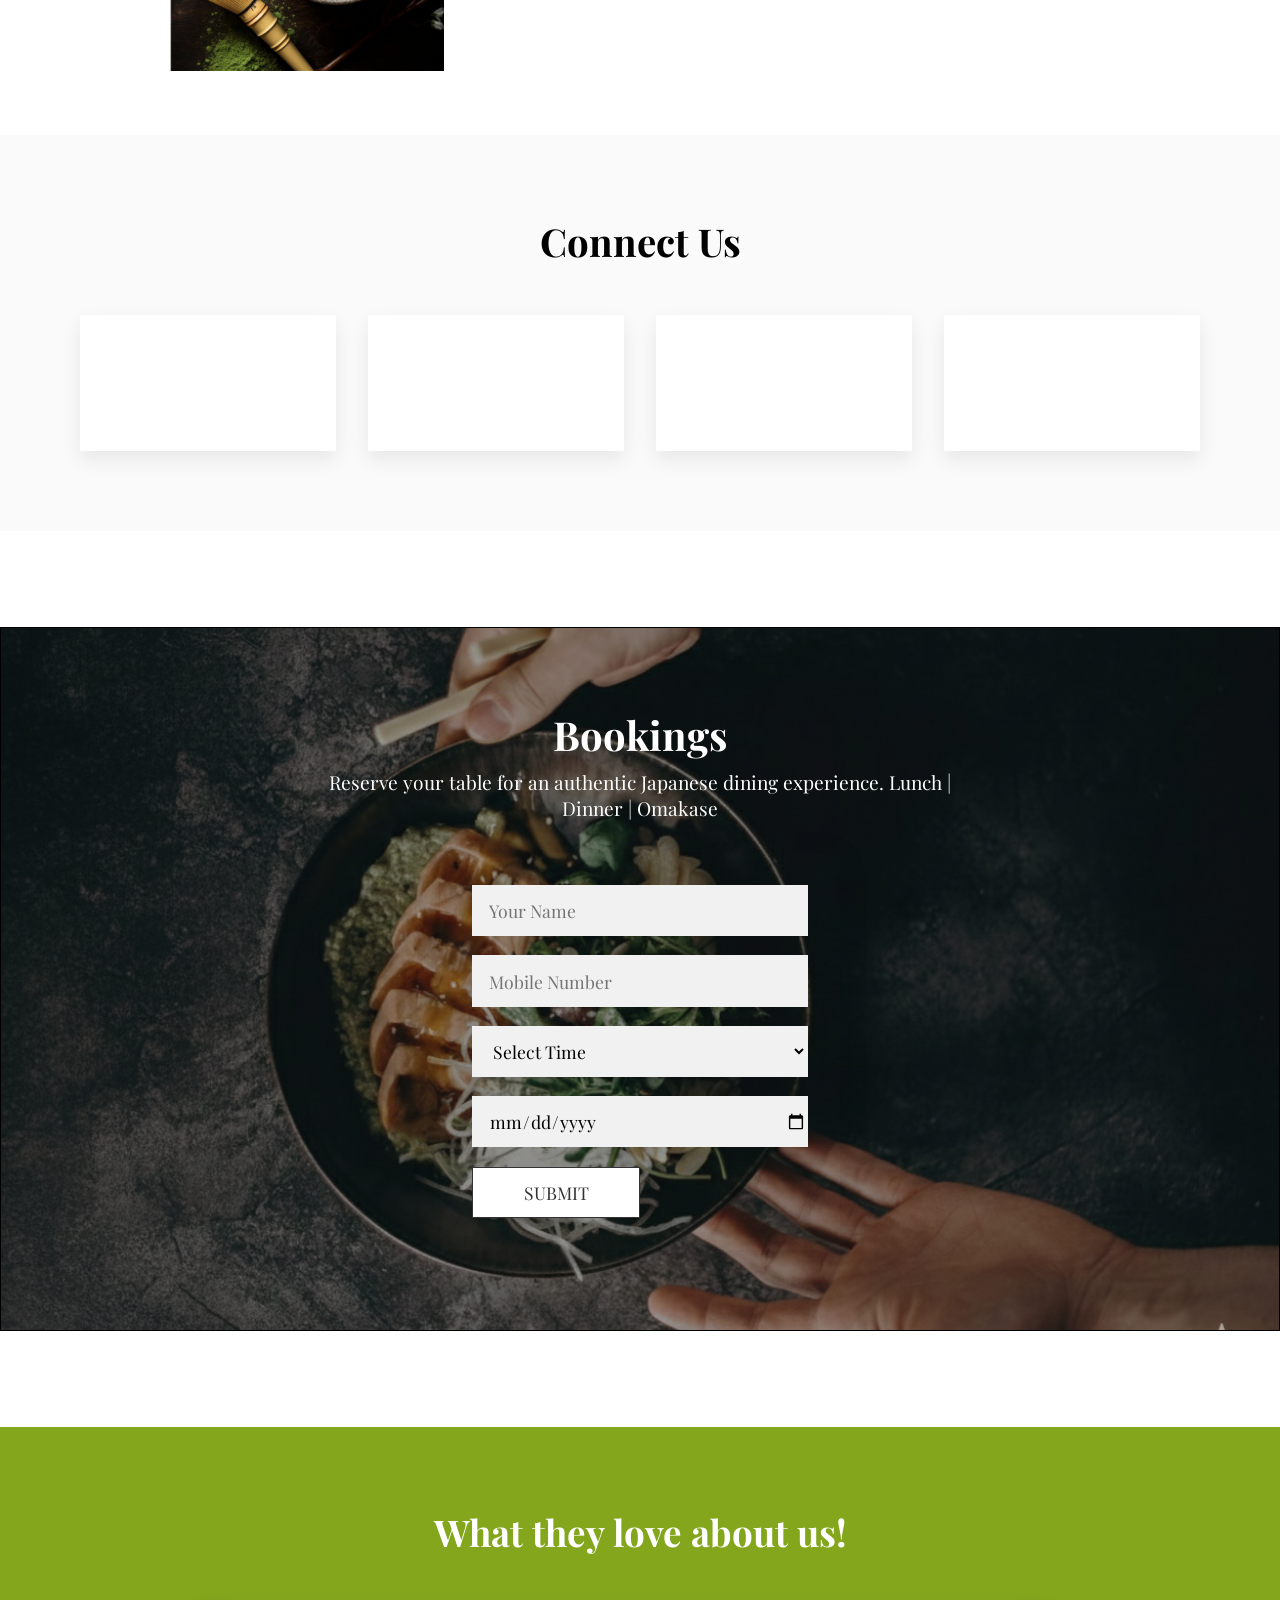
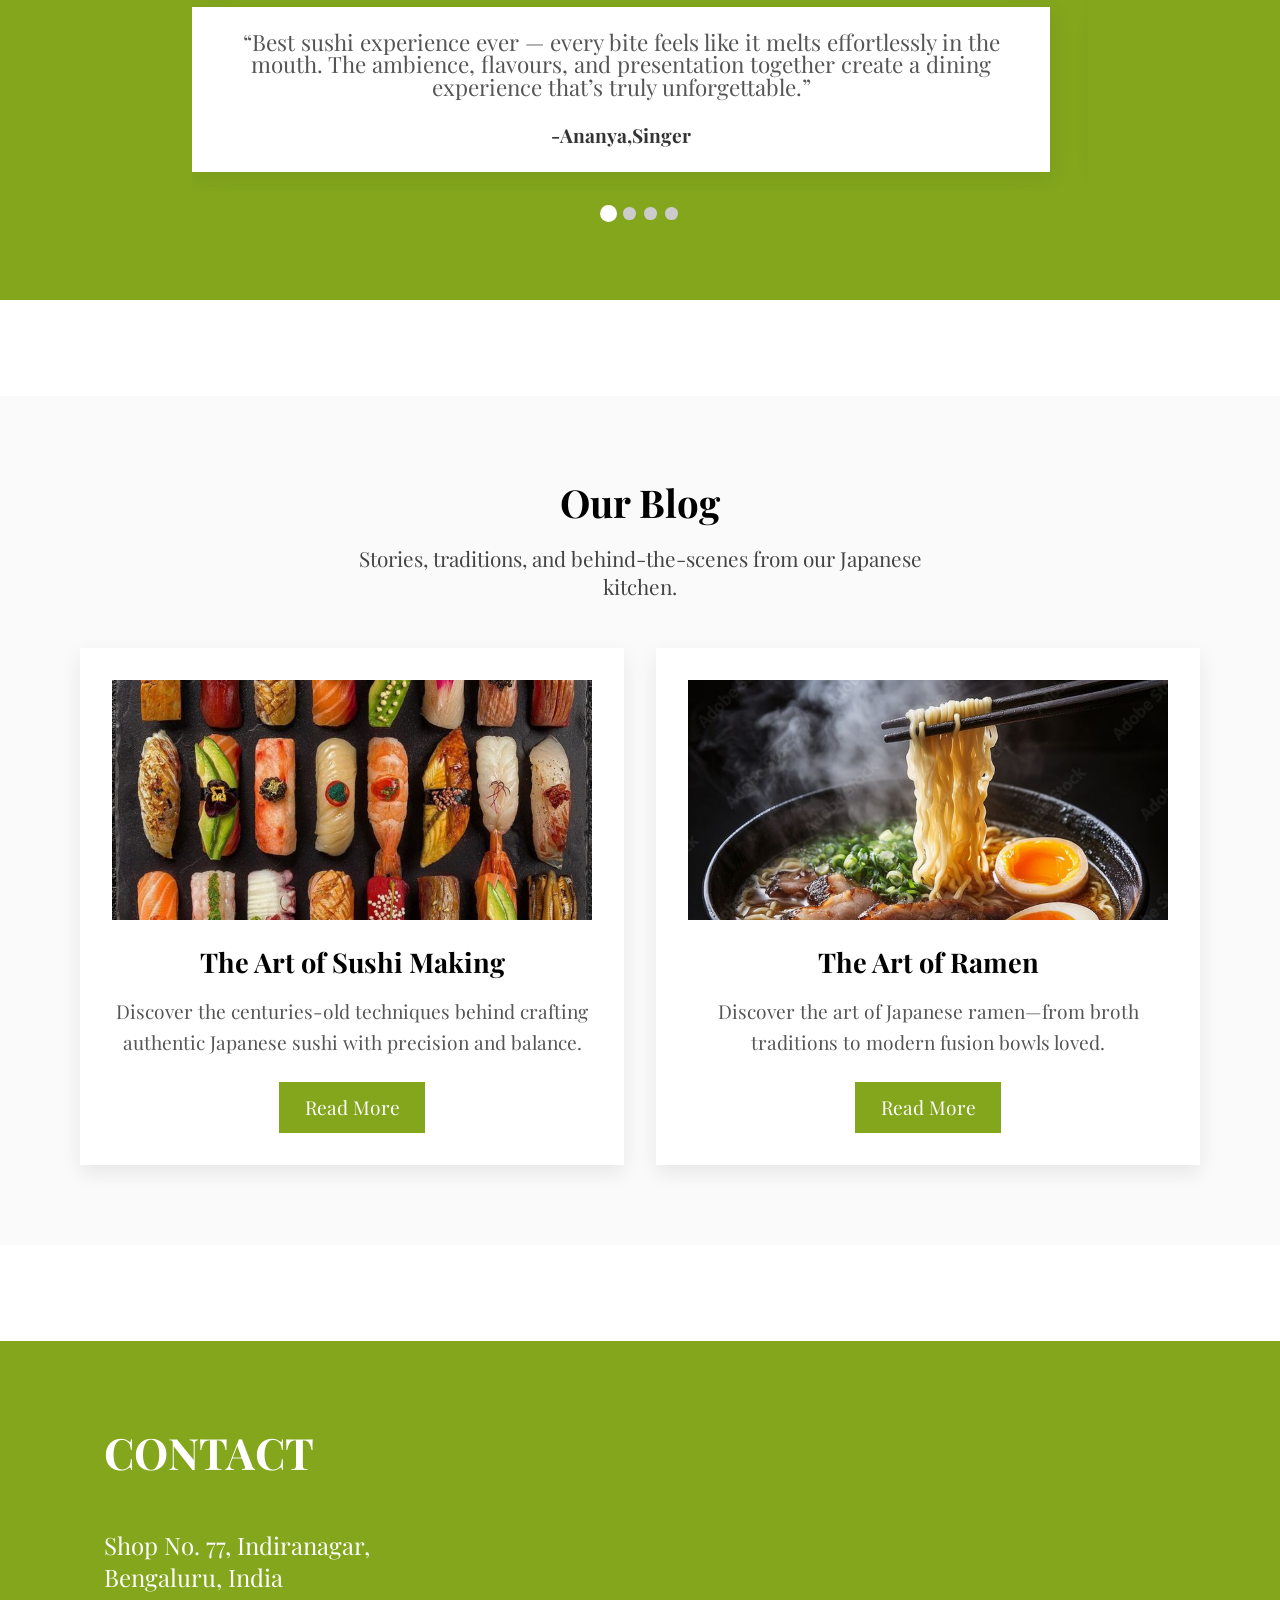
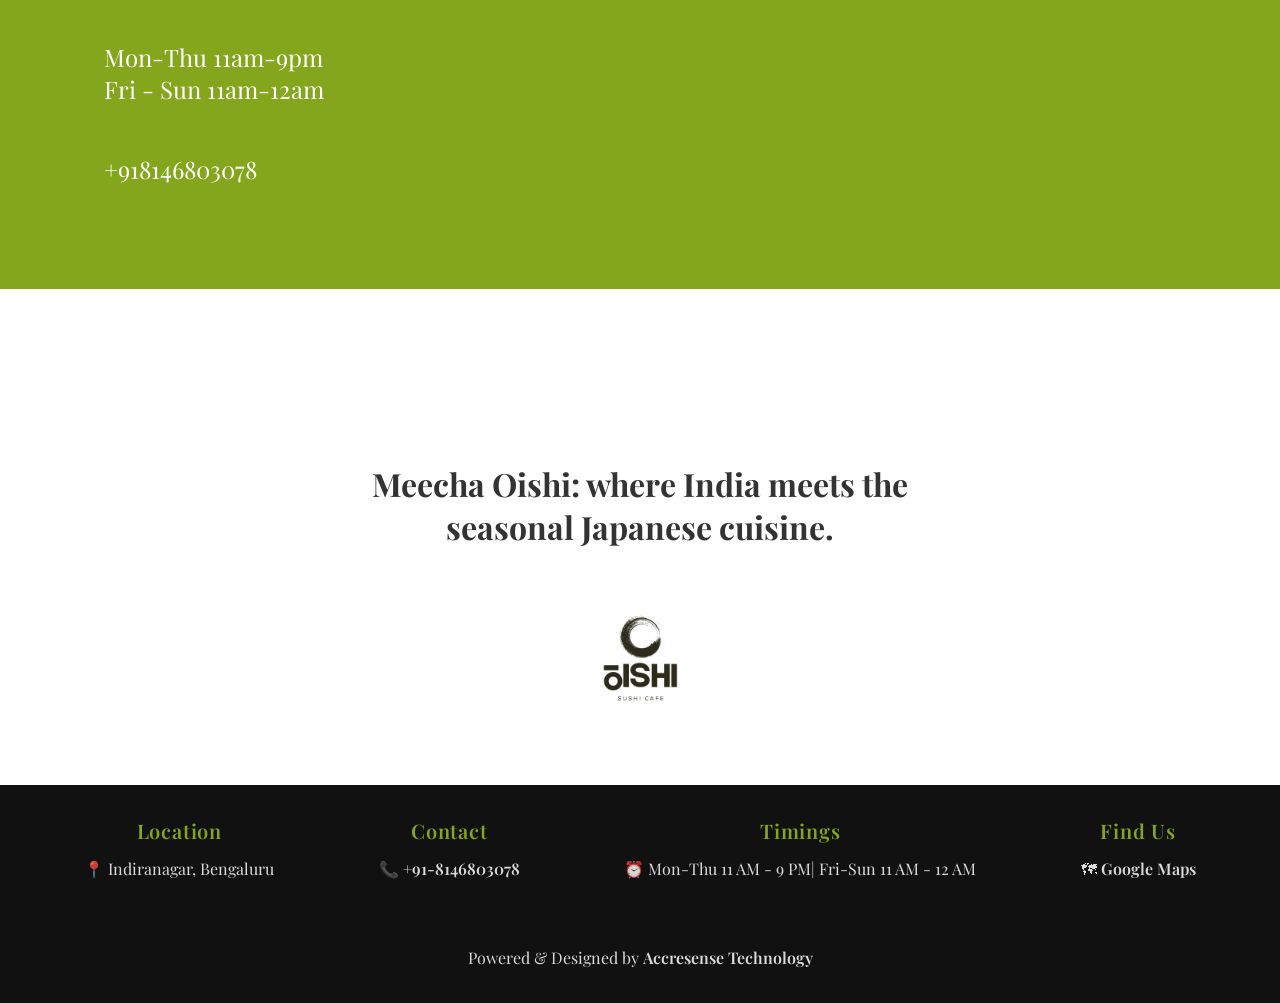
==== commit 4cb2b4b1: "go" ====
--- a/index.html
+++ b/index.html
@@ -640,7 +640,7 @@
 
         <div class="footer-section">
             <!-- <h4>Accresense Technology</h4> -->
-            <p>Powered & Designed by Accresense Technology</p>
+            <p>Powered & Designed by <a href="https://accresense.com/" style="color:#fff;"> Accresense Technology</a></p>
         </div>
     </footer>
 
--- a/style.css
+++ b/style.css
@@ -444,7 +444,7 @@
     margin-top: 4rem;
     /* border: .1rem solid black; */
     /* background-image: url('Images/chef/myback.avif'); */
-    background-color: #eee;
+    /* background-color: #eee; */
     height:25rem;
     display: flex;
     justify-content:center;
@@ -1028,14 +1028,14 @@
 {
     /* border:.1rem solid black; */
     background-color: #83a61d;
-    /* color:#ffff; */
+    color:#ffff;
 }
 
 .cont-m {
     display: flex;
     justify-content: space-between;
     /* border:.1rem solid black; */
-    flex: 0 0 100%;
+    /* flex: 0 0 100%; */
 }
 
 .loca,
@@ -1056,8 +1056,8 @@
 }
 
 .me_l {
-    color: #333;
-    /* color:#fff; */
+    /* color: #333; */
+    color:#fff;
     /* border:.1rem solid; */
     /* margin-bottom:0; */
     font-size: 1.8rem;
@@ -1245,6 +1245,9 @@
 .cont-m
 {
     align-items: center;
+    /* border:.1rem solid ; */
+    justify-content:center;
+    text-align: center;
     flex-direction: column-reverse;
 
 }
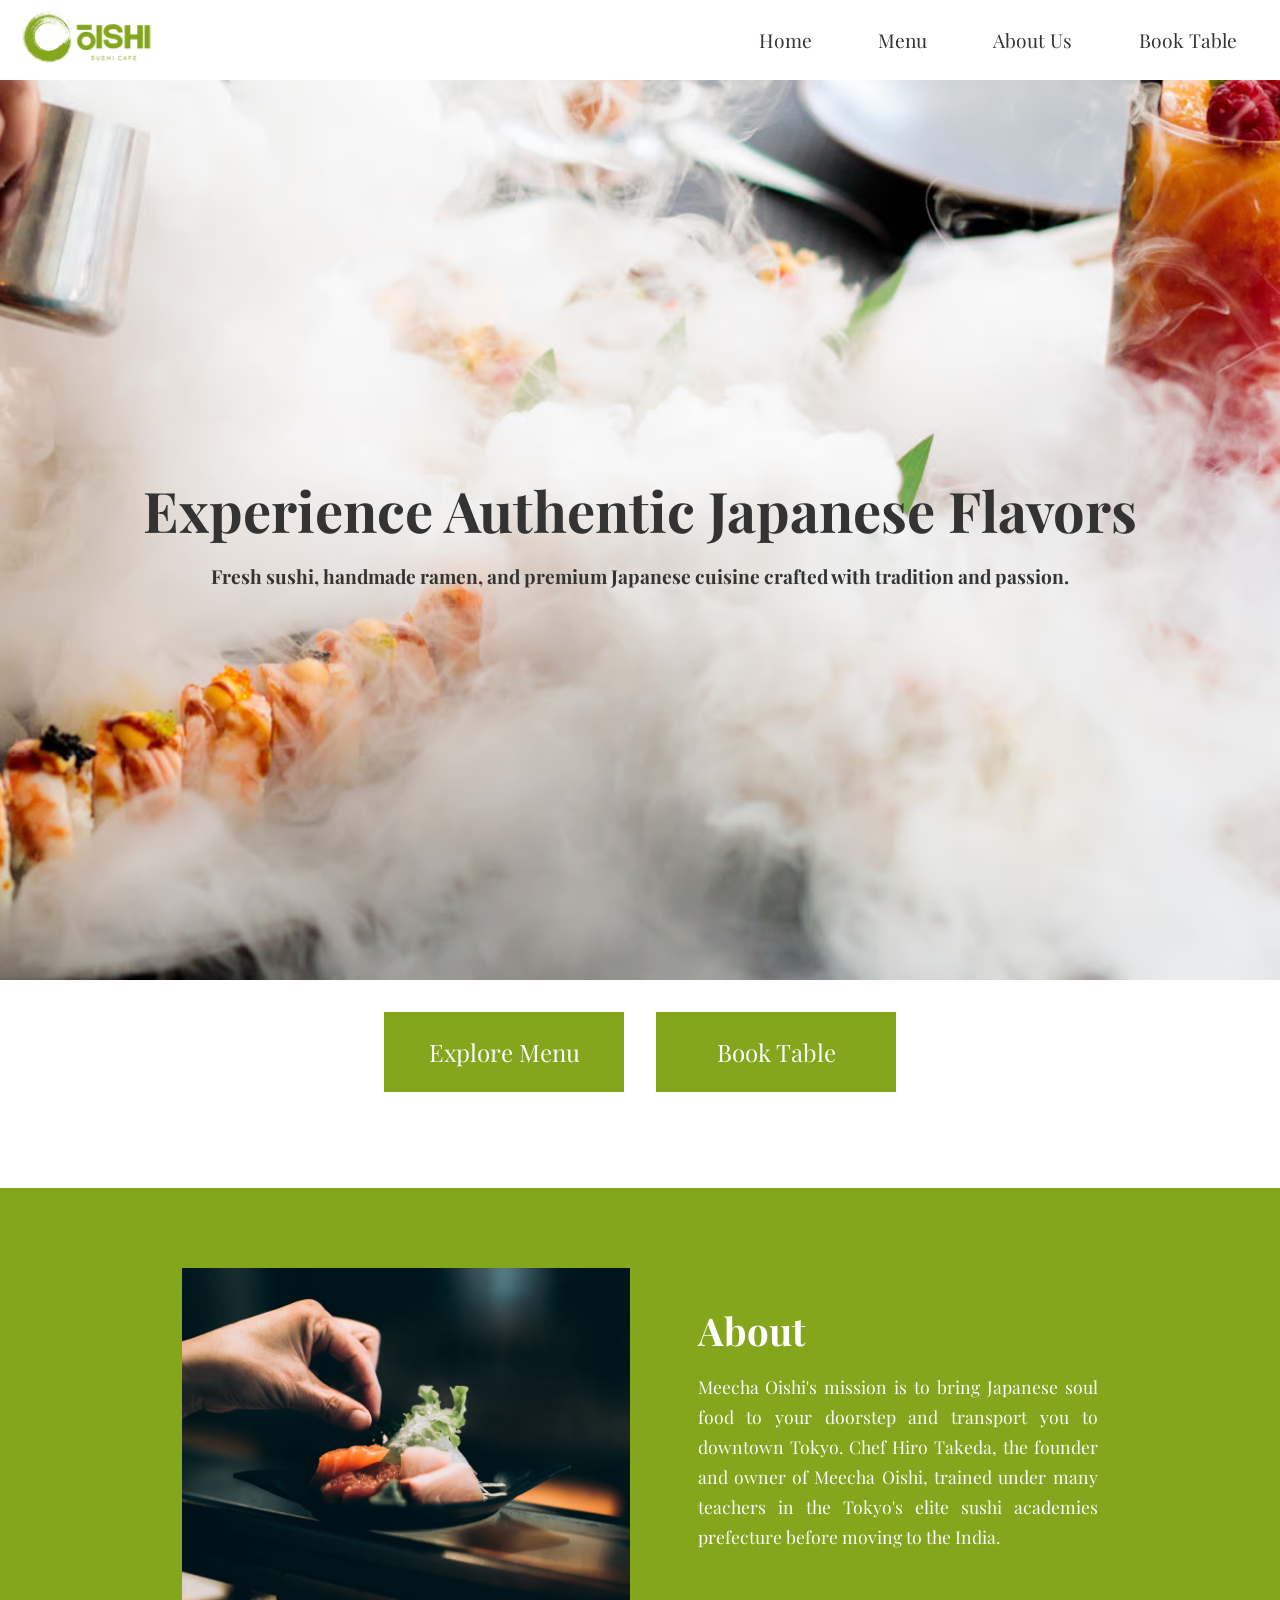
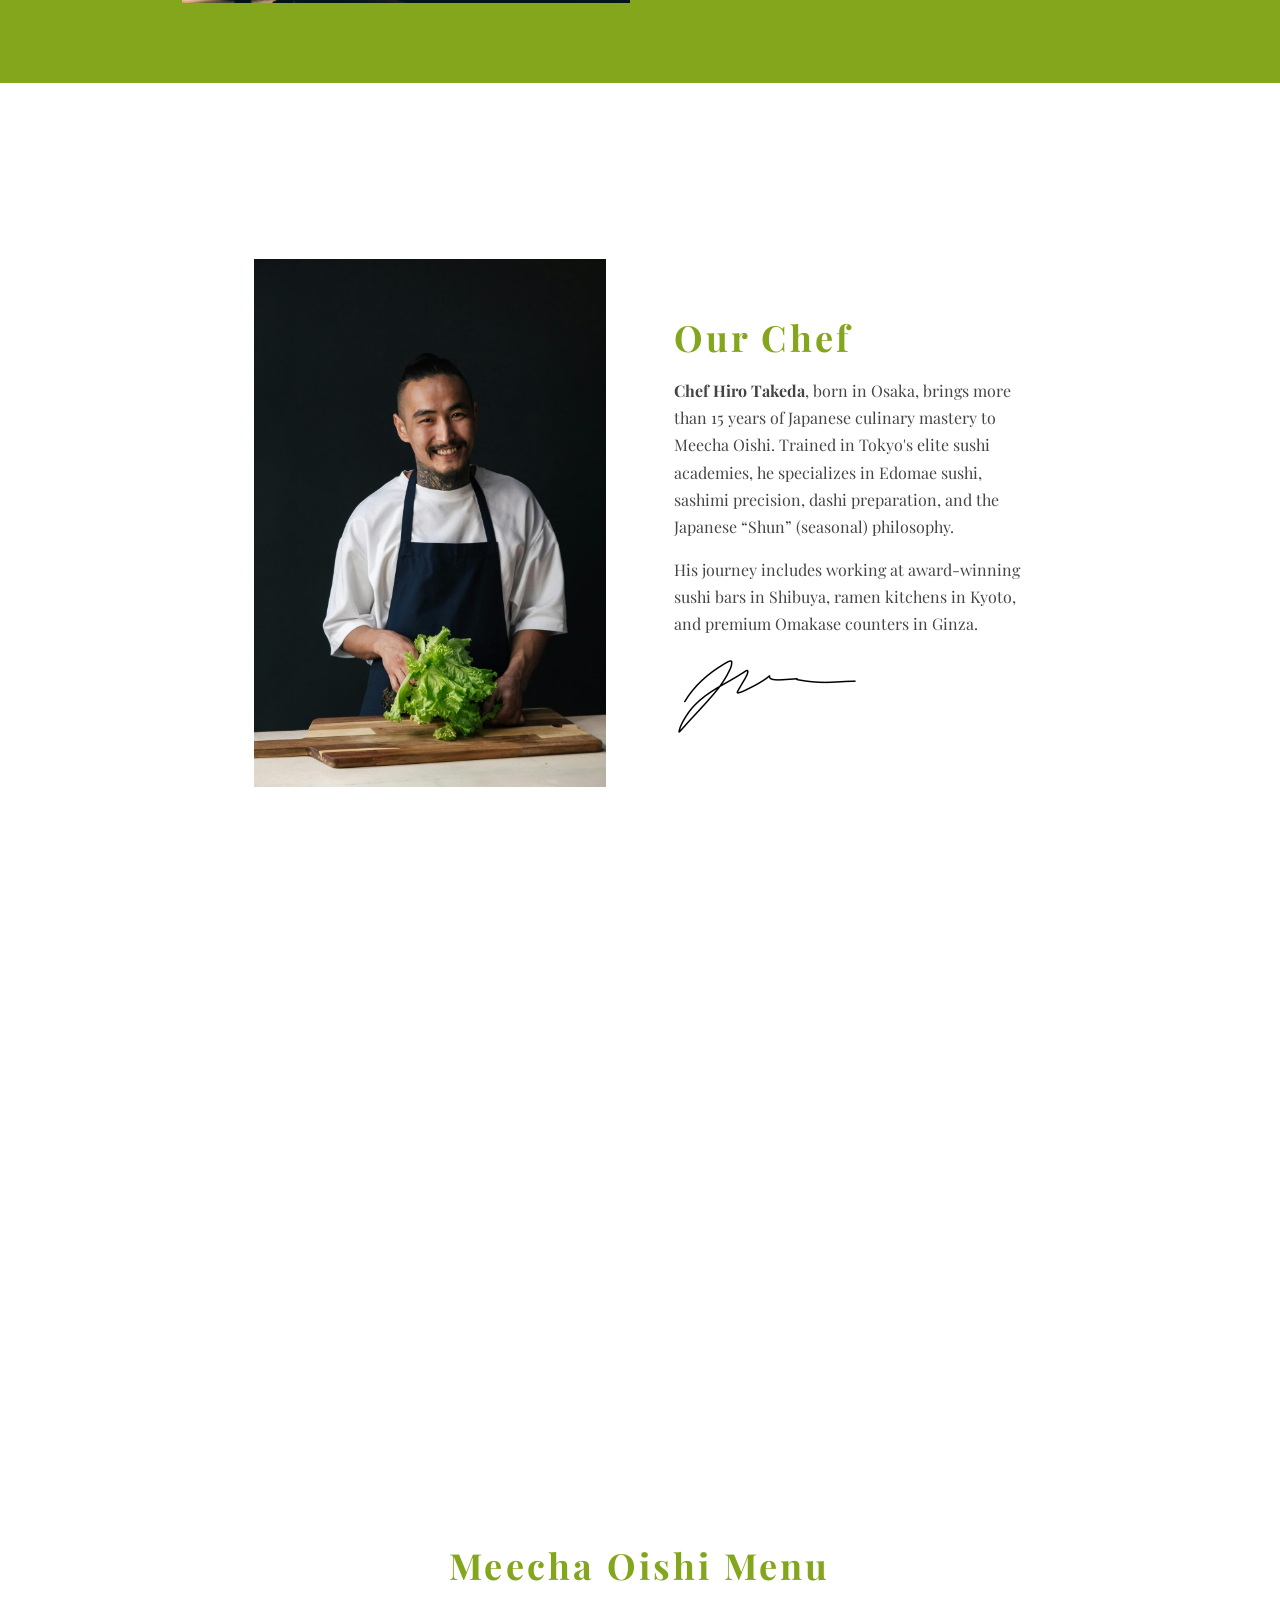
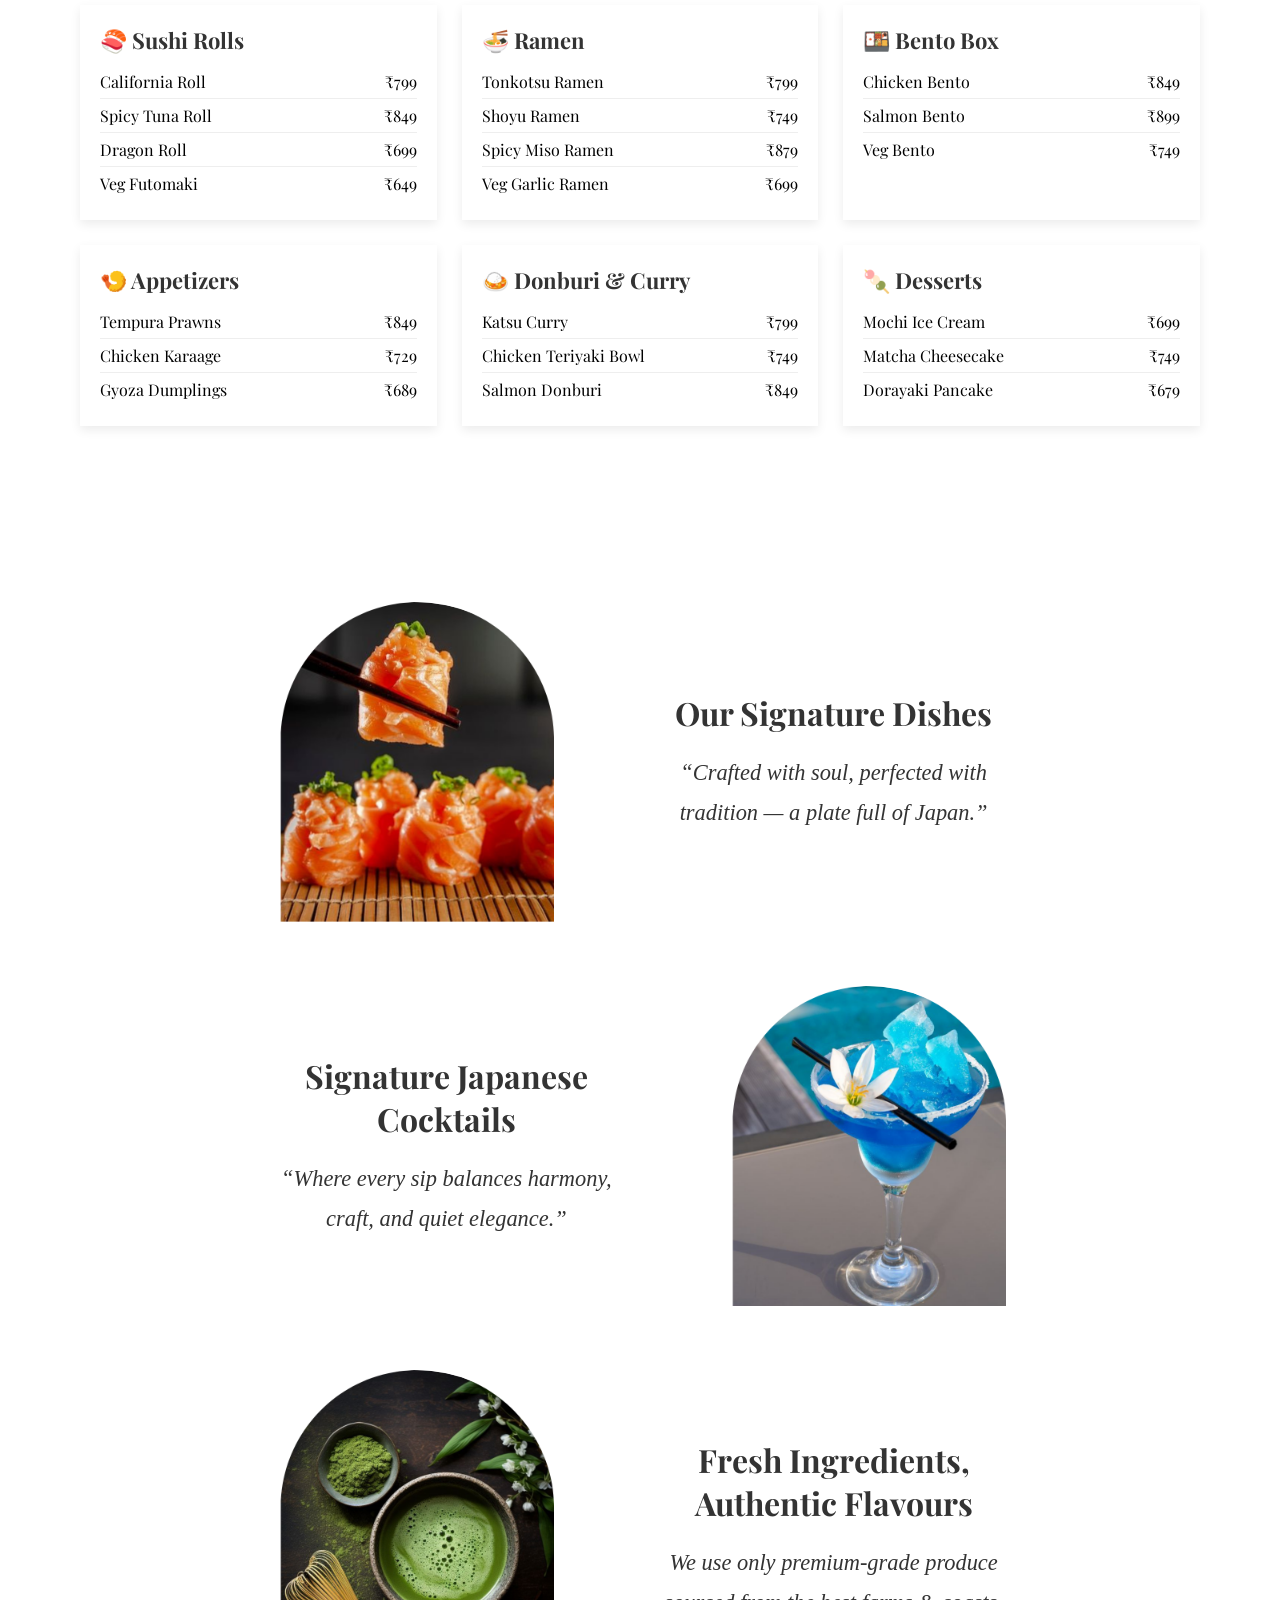
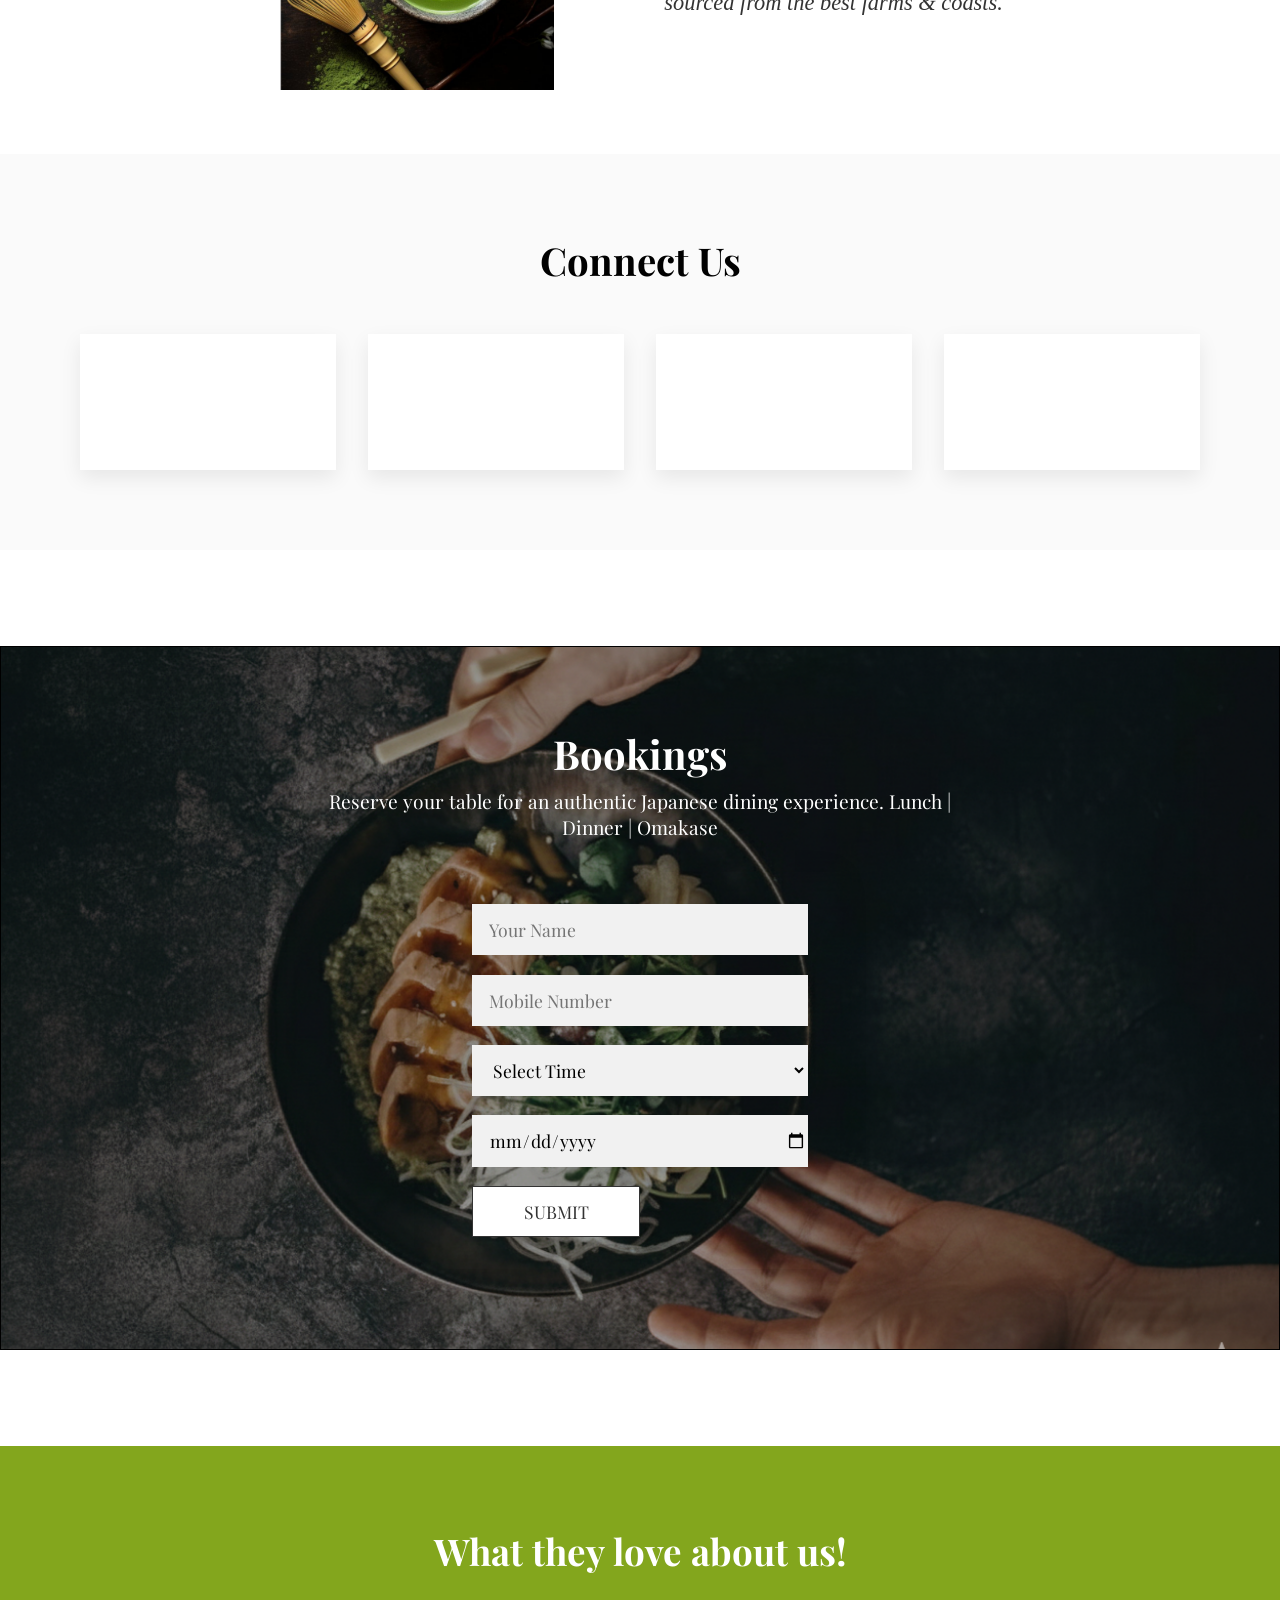
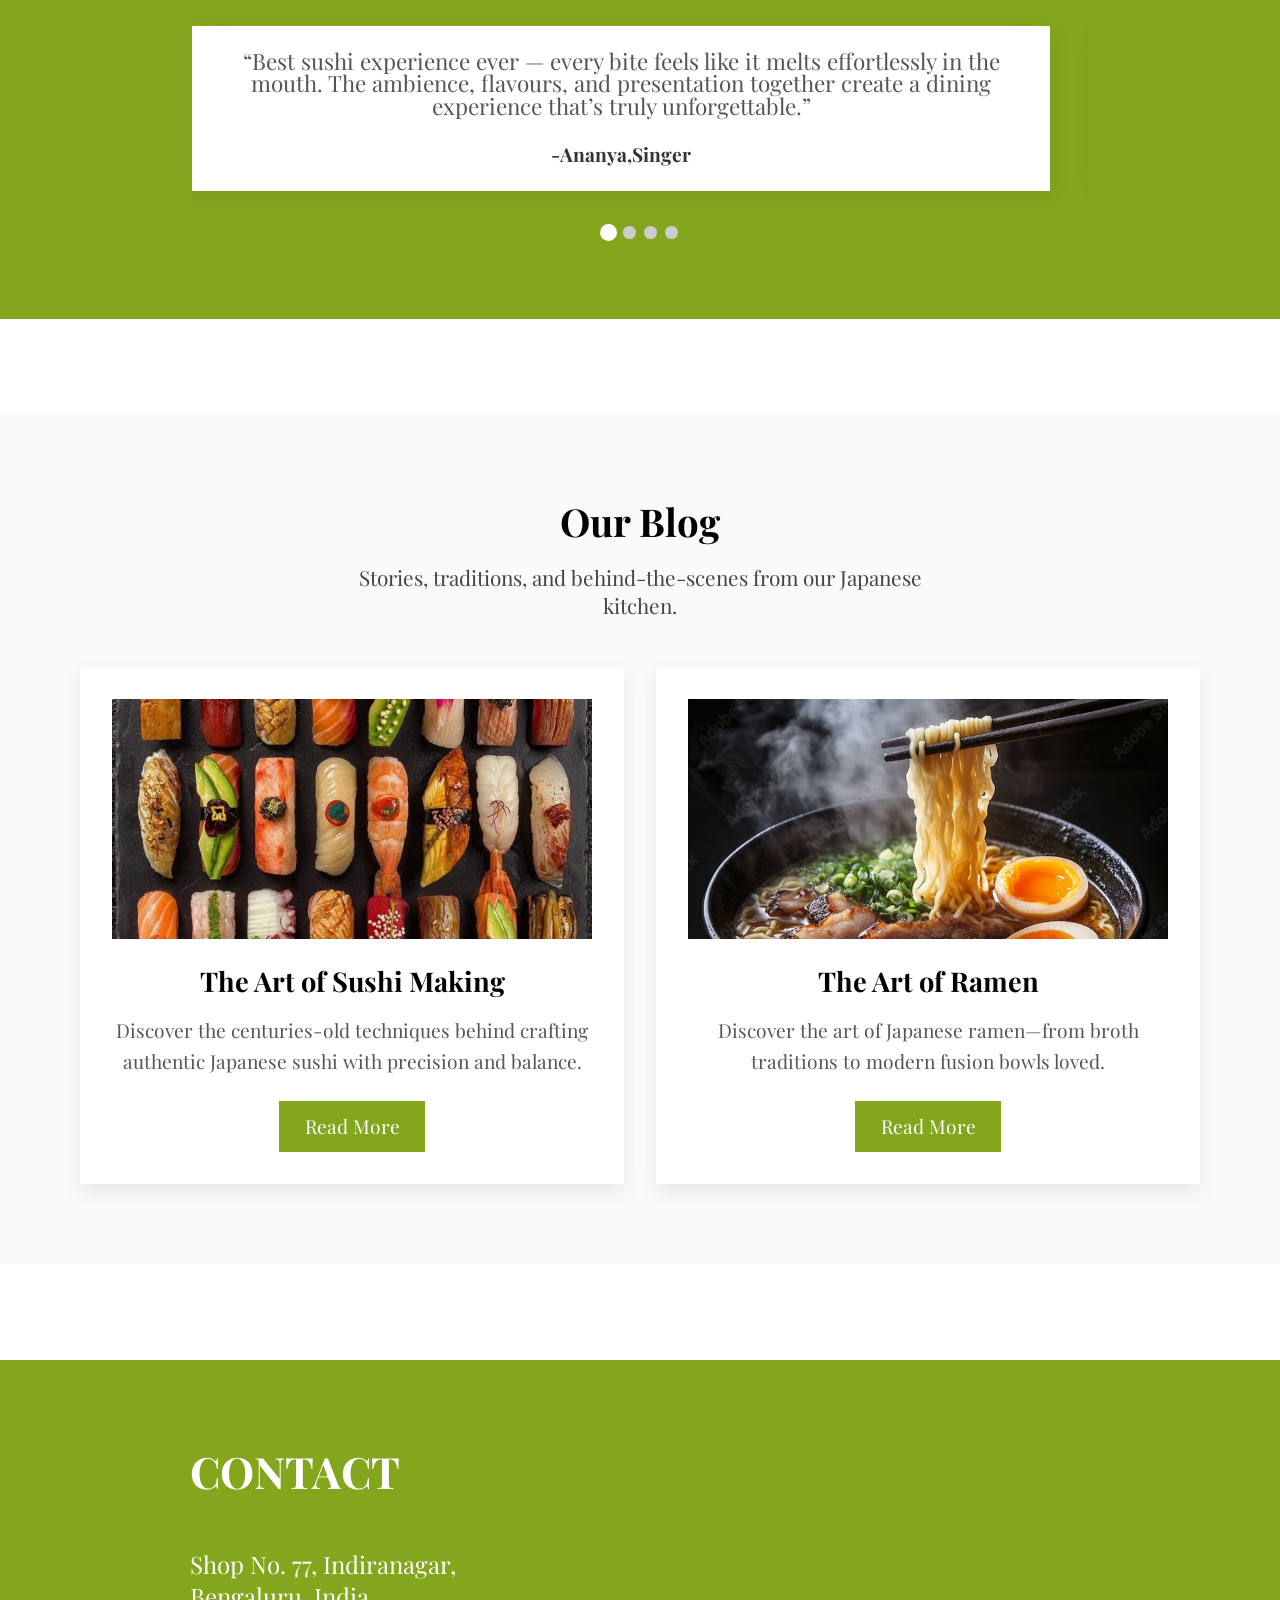
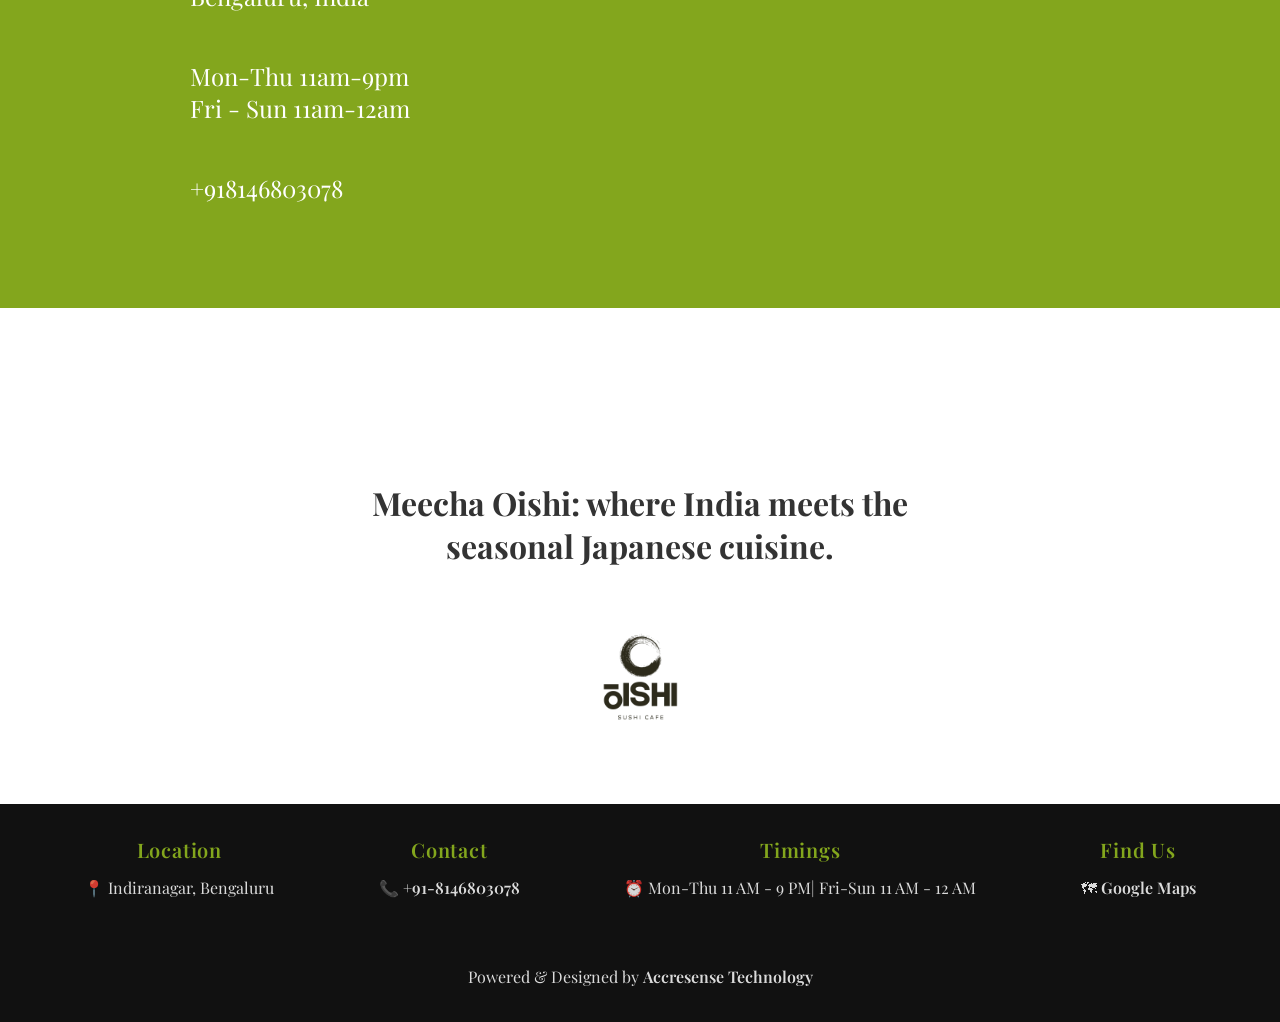
==== commit f2a3a37f: "go" ====
--- a/index.html
+++ b/index.html
@@ -116,7 +116,7 @@
         <div class="chef-grid">
 
             <div class="chef-img">
-                <img src="Images/chef/chef1.png" alt="Chef Hiro">
+                <img src="Images/chef/chef.jpeg" alt="Chef Hiro">
             </div>
 
             <div class="chef-text">
@@ -302,12 +302,7 @@
                         autoplay loop muted playsinline class="ins-vid">
                         <source src="Images/instafeed/feed2.mp4" type="video/mp4">
                     </video></a>
-                <!-- <img src="Images/blogs/Shop Tea Gifts_ Perfect Tea Gift Sets for Every Occasion - Harney & Sons Fine Teas.jpeg"
-                    alt="Japanese Tea Culture" class="blog-img"> -->
-                <!-- <h3>Japanese Tea Culture</h3>
-                <p>A deep dive into matcha, ceremonial tea traditions, and how Japan perfected the art of calmness and
-                    mindful harmony.</p> -->
-                <!-- <a href="#" class="blog-btn">Read More</a> -->
+                
             </div>
 
             <!-- Blog 3 -->
@@ -316,12 +311,7 @@
                         autoplay loop muted playsinline class="ins-vid">
                         <source src="Images/instafeed/feed3.mp4" type="video/mp4">
                     </video></a>
-                <!-- <img src="Images/blogs/Uncover the Marvels of Japan_ Your Complete Travel Guide is Here!.jpeg"
-                    alt="Tokyo Street Food" class="blog-img">--->
-                <!-- <h3>Tokyo Street Food</h3>
-                <p>From takoyaki to taiyaki—explore top Japanese street foods and their rich local cultural origin
-                    stories.</p> -->
-                <!-- <a href="#" class="blog-btn">Read More</a> -->
+           
             </div>
 
             <div class="inst-card">
@@ -330,13 +320,7 @@
                         <source src="Images/instafeed/feed4.mp4" type="video/mp4">
                     </video></a>
             </div>
-            <!-- <img src="Images/blogs/Food photography of Japanese ramen Stock Photo.jpeg" alt="Art of Ramen"
-                    class="blog-img"> -->
-            <!-- <h3>The Art of Ramen</h3>
-                <p>Discover the art of Japanese ramen—from broth traditions to modern fusion bowls loved and celebrated
-                    worldwide.</p>
-                <a href="#" class="blog-btn">Read More</a> -->
-
+          
 
         </div>
     </section>
@@ -367,7 +351,6 @@
                             <div class="inp">
                                 <input type="tel" id="mnumber" title="Mobile number must be 10 digits"
                                     placeholder="Mobile Number" pattern="[0-9]{10}" required>
-                                <!-- <small id="mobileError" class="error-msg"></small> -->
                             </div>
 
                             <div class="inp">
@@ -384,7 +367,6 @@
 
                             <div class="btn_row">
                                 <input type="submit" class="btn submit_btn" value="SUBMIT">
-                                <!-- <input type="reset" class="btn cancel_btn" value="Cancel"> -->
                             </div>
 
                         </div>
@@ -411,7 +393,6 @@
 
                 <div class="cut1">
                     <div class="ct">
-                        <!-- <div class="cut_im"><img src="Images/revs/anaya.jpeg" alt=""></div> -->
                         <div class="ct1">
                             <div class="re">“Best sushi experience ever — every bite feels like it melts effortlessly in
                                 the
@@ -420,7 +401,7 @@
                                 truly
                                 unforgettable.”</div>
                             <div class="name"><b>-Ananya,Singer</b></div>
-                            <!-- <div class="st">⭐️⭐️⭐️⭐️⭐️</div> -->
+                       
                         </div>
                     </div>
                 </div>
@@ -436,34 +417,29 @@
                                 special.”
                             </div>
                             <div class="name"><b>-Rohan,Actor</b></div>
-                            <!-- <div class="st">⭐️⭐️⭐️⭐️⭐️</div> -->
                         </div>
                     </div>
                 </div>
 
                 <div class="cut1">
                     <div class="ct">
-                        <!-- <div class="cut_im"><img src="Images/revs/varun.jpeg" alt=""></div> -->
                         <div class="ct1">
                             <div class="re">“A truly good experience — everything felt smooth and well-crafted from
                                 start to
                                 finish.
                                 The warm service and inviting atmosphere made the visit even more memorable.”</div>
                             <div class="name"><b>-Varun,Designer</b></div>
-                            <!-- <div class="st">⭐️⭐️⭐️⭐️⭐️</div> -->
                         </div>
                     </div>
                 </div>
 
                 <div class="cut1">
                     <div class="ct">
-                        <!-- <div class="cut_im"><img src="Images/revs/kriti.jpeg" alt=""></div> -->
                         <div class="ct1">
                             <div class="re">“The interior is beautifully designed, blending comfort with a modern
                                 aesthetic.
                                 Every corner feels thoughtfully curated, creating a calm and welcoming vibe.”</div>
                             <div class="name"><b>-Kriti,Artist</b></div>
-                            <!-- <div class="st">⭐️⭐️⭐️⭐️⭐️</div> -->
                         </div>
                     </div>
                 </div>
@@ -476,10 +452,6 @@
 
         <!-- Dots -->
         <div class="dots" id="dots">
-            <!-- <span></span>
-            <span></span>
-            <span></span>
-            <span></span> -->
         </div>
     </div>
 
@@ -503,26 +475,6 @@
                 <a href="Blog.html#blog1" class="blog-btn">Read More</a>
             </div>
 
-            <!-- Blog 2 -->
-            <!-- <div class="blog-card">
-                <img src="Images/blogs/Shop Tea Gifts_ Perfect Tea Gift Sets for Every Occasion - Harney & Sons Fine Teas.jpeg"
-                    alt="Japanese Tea Culture" class="blog-img">
-                <h3>Japanese Tea Culture</h3>
-                <p>A deep dive into matcha, ceremonial tea traditions, and how Japan perfected the art of calmness and
-                    mindful harmony.</p>
-                <a href="#" class="blog-btn">Read More</a>
-            </div>
-
-            
-            <div class="blog-card">
-                <img src="Images/blogs/Uncover the Marvels of Japan_ Your Complete Travel Guide is Here!.jpeg"
-                    alt="Tokyo Street Food" class="blog-img">
-                <h3>Tokyo Street Food</h3>
-                <p>From takoyaki to taiyaki—explore top Japanese street foods and their rich local cultural origin
-                    stories.</p>
-                <a href="#" class="blog-btn">Read More</a>
-            </div> -->
-
             <div class="blog-card">
                 <img src="Images/blogs/Food photography of Japanese ramen Stock Photo.jpeg" alt="Art of Ramen"
                     class="blog-img">
@@ -530,22 +482,6 @@
                 <p>Discover the art of Japanese ramen—from broth traditions to modern fusion bowls loved.</p>
                 <a href="Blog.html#blog2" class="blog-btn">Read More</a>
             </div>
-            <!-- <div class="blog-card">
-                <img src="Images/blogs/Food photography of Japanese ramen Stock Photo.jpeg" alt="Art of Ramen"
-                    class="blog-img">
-                <h3>The Art of Ramen</h3>
-                <p>Discover the art of Japanese ramen—from broth traditions to modern fusion bowls loved and celebrated
-                    worldwide.</p>
-                <a href="#" class="blog-btn">Read More</a>
-            </div>
-            <div class="blog-card">
-                <img src="Images/blogs/Food photography of Japanese ramen Stock Photo.jpeg" alt="Art of Ramen"
-                    class="blog-img">
-                <h3>The Art of Ramen</h3>
-                <p>Discover the art of Japanese ramen—from broth traditions to modern fusion bowls loved and celebrated
-                    worldwide.</p>
-                <a href="#" class="blog-btn">Read More</a>
-            </div> -->
 
         </div>
     </section>
@@ -573,11 +509,7 @@
                     <i class="fa-solid fa-phone"></i>
                     +918146803078</p>
                 </div>
-                <!-- <div class="social">
-                    <div class="ms"><i class="fa-brands fa-instagram"></i></div>
-                    <div class="ms"><i class="fa-brands fa-facebook"></i></div>
-                    <div class="ms"><i class="fa-brands fa-twitter"></i></div>
-                </div> -->
+            
             </div>
 
             <div class="images-l">
@@ -604,13 +536,7 @@
     </div>
     <button id="scrollTopBtn">↑</button>
 
-    <!-- <div class="visitor-section">
-        <h2>Visitors</h2>
-        <div class="visitor-box">
-            <span id="visitorCount">0</span>
-            <p>Total Visitors</p>
-        </div>
-    </div> -->
+  
 
     <!-- --------------footer secction-------------------- -->
     <footer class="footer">
--- a/style.css
+++ b/style.css
@@ -174,6 +174,7 @@
     display: flex;
     justify-content: center;
     align-items: center;
+    gap:2rem;
     /* border:.1rem solid black; */
     margin-top:2rem;
     margin-bottom:6rem;
@@ -181,14 +182,12 @@
 
 .b1 button {
     padding: 1rem;
-    margin-right: 1rem;
     border: .1rem solid #83a61d;
     width: 15rem;
     height: 5rem;
     font-size: 1.5rem;
     background-color: #83a61d;
     color: #ffff;
-    /* border-radius: .5rem; */
 }
 
 .b1 button:hover {
@@ -251,70 +250,57 @@
 
 /* About Section Styles */
 .about-section {
-
-
-    /* border: .1rem solid black; */
+    display: flex;
+    justify-content: center;
+    align-items: center;
+    padding:5rem 0;
     background-color: #83a61d;
-    /* font-family: "Inter", sans-serif; */
-    padding-left: 2rem;
-    padding-right: 2rem;
+    
 }
 
 .about-title {
-    font-size: 2.4rem;
-    text-align: left;
-    /* font-family: "Poppins", sans-serif; */
-    margin-bottom: 1rem;
-    margin-top: 3rem;
+    font-size:2.4rem;
+    text-align:left;
+    margin-bottom:1rem;
     color: #ffff;
-    /* font-family: "Sawarabi Mincho", sans-serif; */
+    /* border:.1rem solid white; */
+    
 }
 
 /* About Grid */
 .about-grid {
     display: flex;
-    justify-content: space-around;
-    /* align-items: center; */
-    /* gap: 4rem; */
-    flex: 0 0 100%;
+    justify-content:center;
+    align-items: center;
+    width:100%;
+    gap: 4.2rem;
     /* border:.1rem solid white; */
-    /* display: grid;
-    grid-template-columns: repeat(auto-fit, minmax(32rem, 2fr));
-    border-radius: 1rem;
-    */
-    /* margin-bottom: 4rem; */
+
 }
 
 .about-image {
-    /* border:.1rem solid black; */
-    width:30rem;
-
-    /* height:100%; */
-
+    
+    width:28rem;
 }
 
 .about-image img {
     width: 100%;
     height: 100%;
-    /* border-radius: 1rem; */
+   
 }
 
 .about-text {
-    margin-top:2rem;
-
-    /* border:.1rem solid black; */
+   
     width:25rem;
 }
 
 .about-text p {
     font-size: 1.1rem;
-    /* font-family: "Poppins", sans-serif; */
     line-height: 1.7;
     margin-bottom: 1rem;
     color: #ffff;
     width: 100%;
     text-align: justify;
-    /* width: 17rem; */
     /* border:.1rem solid white; */
 }
 
@@ -334,46 +320,19 @@
 }
 
 
-/* INGREDIENTS SECTION */
-/* .ingredients-section {
-    margin-top: 4rem;
-} */
-
-
-
-
-
-
-/* Title */
-
-
-/* Sub text */
-
-
-
-/* CHEF SECTION */
-/* .chef-section {
-    margin-top: 4rem;
-    margin-bottom:4rem;
-    border:.1rem solid black;
-    } */
 
 .chef-grid {
 
     display: flex;
-    justify-content: space-around;
+    justify-content:center;
     align-items: center;
     /* border: .1rem solid black; */
-    flex: 0 0 100%;
-    /* display: grid;
-    grid-template-columns: repeat(auto-fit, minmax(20rem, 1fr));
-    gap: 2rem; */
+    gap: 4.2rem;
 }
 
 .chef-img img {
     width: 22rem;
     /* border:.1rem solid black; */
-    /* border-radius: 1rem; */
 
 }
 
@@ -603,8 +562,9 @@
     margin-bottom: 4rem;
     /* border:.1rem solid black; */
     display: flex;
-    justify-content: space-around;
-    align-items: center;
+    justify-content:center;
+    align-items: center;
+    gap:4.2rem;
 }
 
 .cocktail-bg,
@@ -1026,16 +986,20 @@
 
 .Loc
 {
-    /* border:.1rem solid black; */
+    display: flex;
+    justify-content: center;
+    align-items: center;
+    padding:5rem 0;
     background-color: #83a61d;
     color:#ffff;
 }
 
 .cont-m {
     display: flex;
-    justify-content: space-between;
-    /* border:.1rem solid black; */
-    /* flex: 0 0 100%; */
+    justify-content:center;
+    width:100%;
+    /* border:.1rem solid black; */
+    gap:4.2rem;
 }
 
 .loca,
@@ -1051,17 +1015,16 @@
 .loca p, .mob p,.time p {
     font-size: 1.5rem;
     /* border:.1rem solid; */
+    width:fit-content;
 
 
 }
 
 .me_l {
-    /* color: #333; */
     color:#fff;
     /* border:.1rem solid; */
-    /* margin-bottom:0; */
+    width:fit-content;
     font-size: 1.8rem;
-    /* font-family: 'Lucida Sans', 'Lucida Sans Regular', 'Lucida Grande', 'Lucida Sans Unicode', Geneva, Verdana, sans-serif; */
 
 }
 
@@ -1071,15 +1034,19 @@
     width:30rem;
 }
 
+
+
 .con-txt {
-    width:30rem;
-    /* height: 28rem; */
-    
-    /* margin-top:2.5rem; */
+    width:25rem;
+    display:flex;
+    flex-direction: column;
+    text-align: left;
     /* border:.1rem solid black; */
     padding: 1.5rem;
     padding-top: .1rem;
 }
+
+
 
 /* footer section */
 
@@ -1226,9 +1193,10 @@
 
 @media (max-width: 992px) {
     html {
-        font-size: 72%;
+        font-size: 73.4%;
     }
 }
+
 
 @media (max-width: 768px) {
     html {
